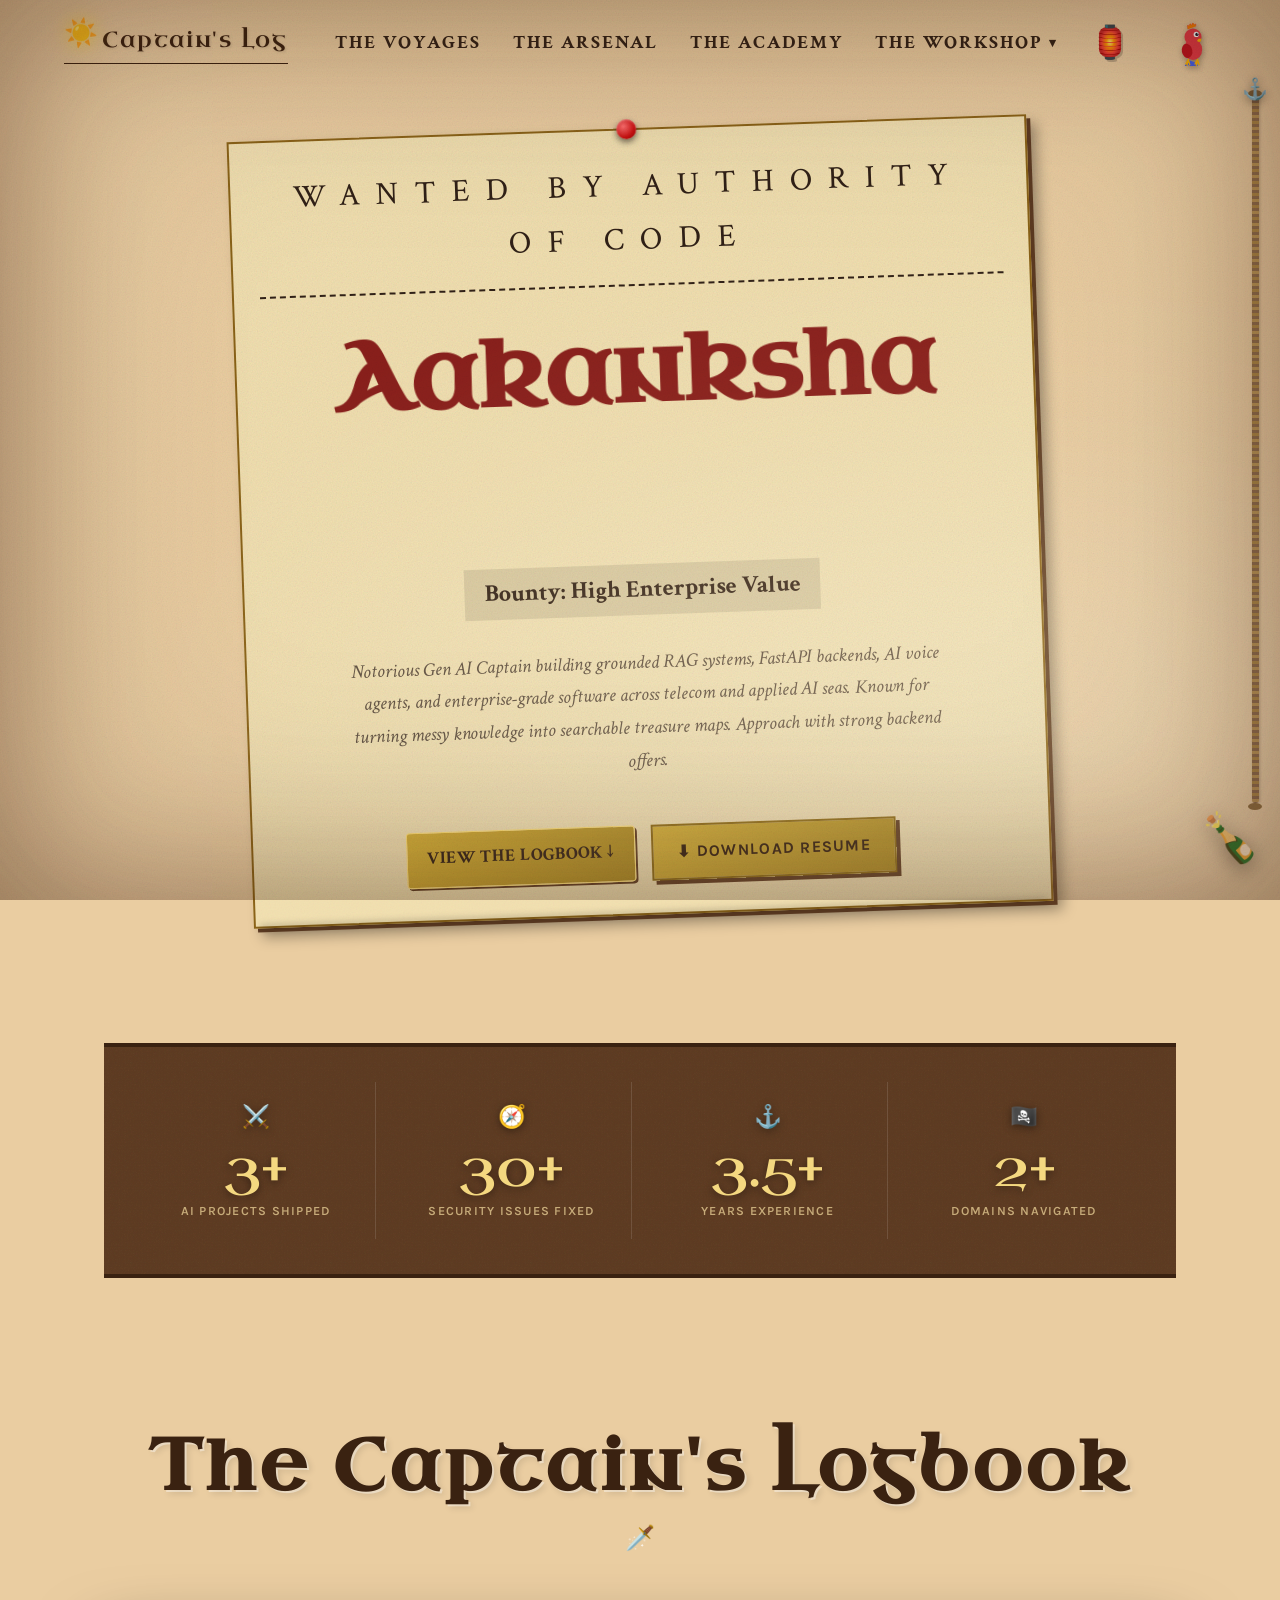
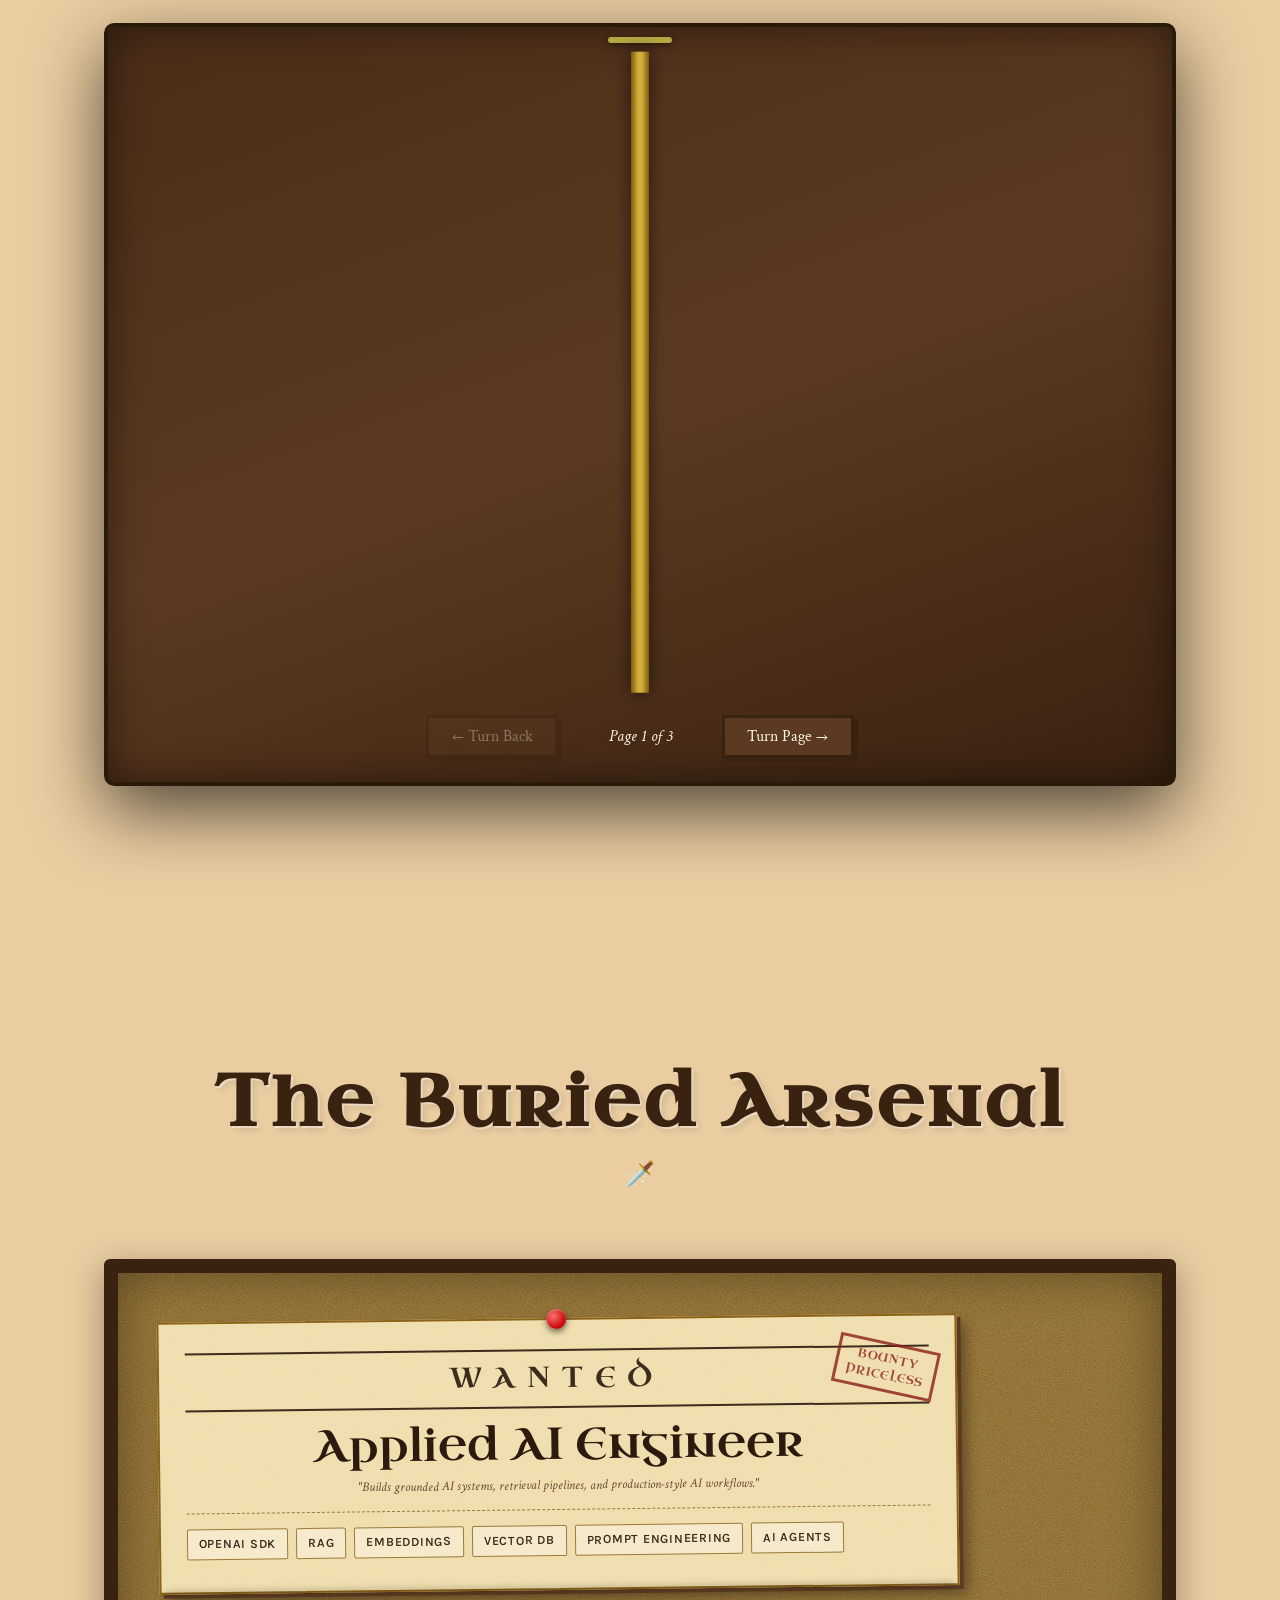
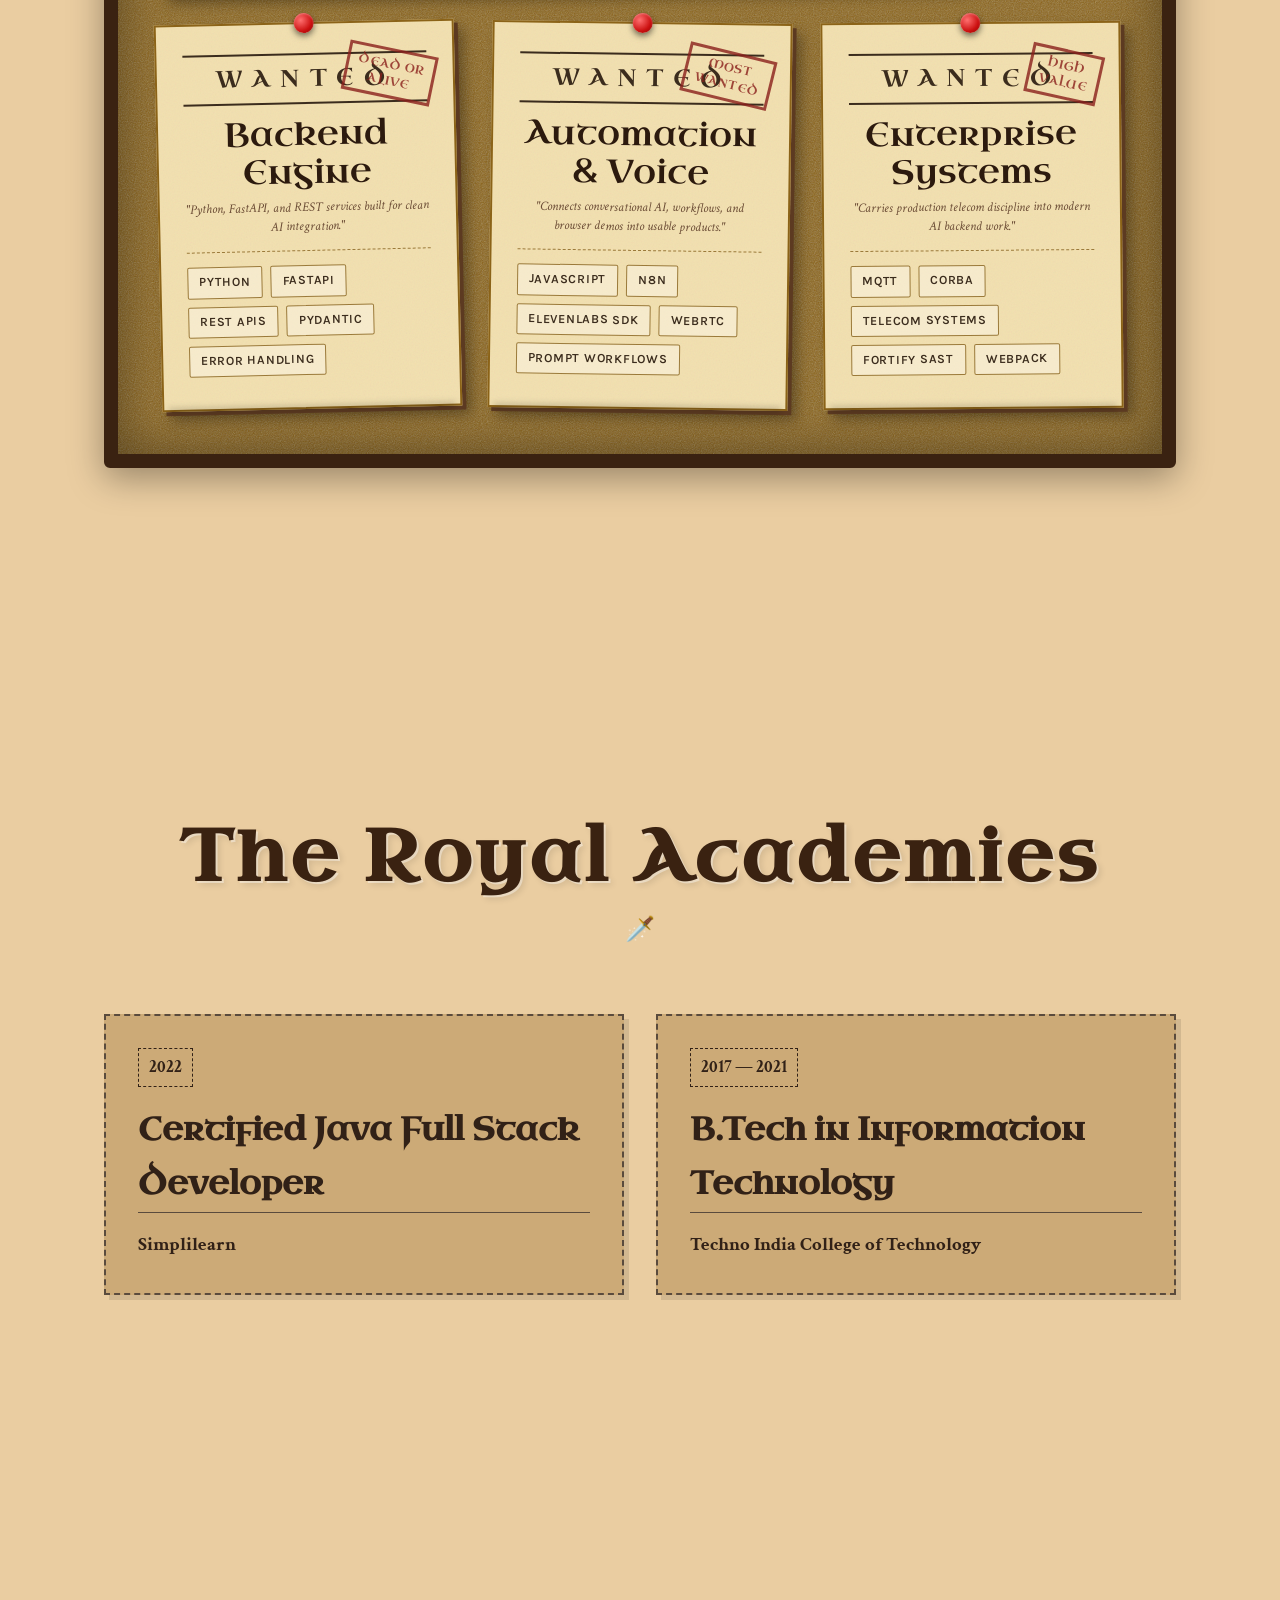
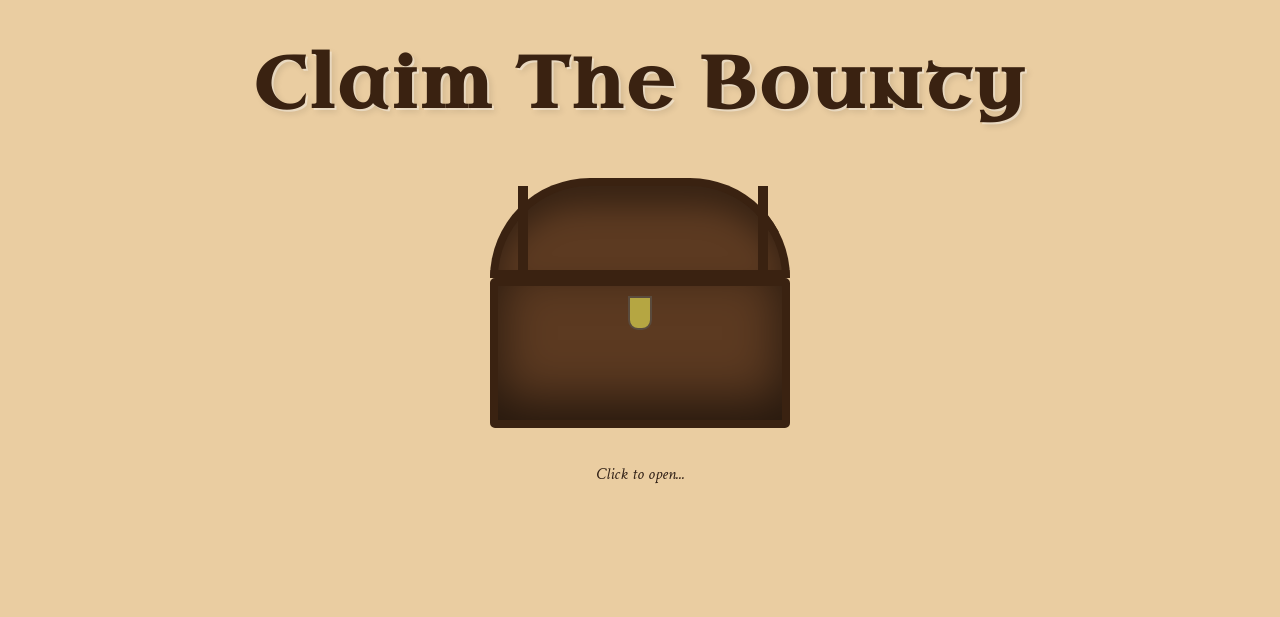
==== index.html @ 0638d946 "Deploy portfolio RAG app to Vercel" ====
<!DOCTYPE html>
<html lang="en">

<head>
  <meta charset="UTF-8">
  <meta name="viewport" content="width=device-width, initial-scale=1.0">
  <title>Captain Aakanksha's Log</title>

  <link
    href="https://fonts.googleapis.com/css2?family=Crimson+Text:ital,wght@0,400;0,600;1,400;1,600&family=Karla:wght@300;400;500;700&family=Uncial+Antiqua&display=swap"
    rel="stylesheet">

  <style>
    /* =========================================================
       PIRATE THEME DESIGN SYSTEM (DAY)
       ========================================================= */
    :root {
      --parchment: #eacda1;
      --parchment-dark: #ccaa77;
      --wood: #5c3a21;
      --wood-dark: #3a2211;
      --ink: #312117;
      --ink-faded: #5a4b3d;
      --ocean-deep: #143542;
      --red-flag: #8a1f1b;
      --fog-color: rgba(234, 205, 161, 0.4);
      --font-display: 'Uncial Antiqua', cursive;
      --font-serif: 'Crimson Text', serif;
      --font-body: 'Karla', sans-serif;
    }

    /* PIRATE THEME DESIGN SYSTEM (NIGHT VOYAGE) */
    body.night-mode {
      --parchment: #0f172a;
      --parchment-dark: #1e293b;
      --wood: #1e1b4b;
      --wood-dark: #000000;
      --ink: #e2e8f0;
      --ink-faded: #94a3b8;
      --fog-color: rgba(255, 255, 255, 0.15);
      --red-flag: #38bdf8;
    }

    * {
      margin: 0;
      padding: 0;
      box-sizing: border-box;
    }

    body {
      background-color: var(--parchment);
      color: var(--ink);
      font-family: var(--font-body);
      font-size: 17px;
      line-height: 1.7;
      overflow-x: hidden;
      cursor: url("data:image/svg+xml;utf8,<svg xmlns='http://www.w3.org/2000/svg' width='32' height='32'><path d='M28,2 Q34,13 20,22 L2,31 Q11,23 15,15 Q17,5 28,2 Z' fill='white' opacity='0.5'/><path d='M28,2 Q34,13 20,22 L9,27 Q19,17 23,9 Z' fill='%23f5e8a0'/><path d='M28,2 Q17,4 15,15 Q11,23 9,27 L2,31 Q9,24 13,17 Q15,7 28,2 Z' fill='%23e8d070'/><line x1='28' y1='2' x2='2' y2='31' stroke='%235c3a21' stroke-width='1.3' stroke-linecap='round'/><path d='M2,31 L7,26 L3,29 Z' fill='%233a2211'/><line x1='24' y1='6' x2='29' y2='9' stroke='%235c3a21' stroke-width='0.7' opacity='0.55'/><line x1='21' y1='10' x2='27' y2='14' stroke='%235c3a21' stroke-width='0.7' opacity='0.55'/><line x1='17' y1='15' x2='23' y2='20' stroke='%235c3a21' stroke-width='0.7' opacity='0.55'/><line x1='24' y1='6' x2='20' y2='3' stroke='%235c3a21' stroke-width='0.7' opacity='0.55'/><line x1='21' y1='10' x2='17' y2='7' stroke='%235c3a21' stroke-width='0.7' opacity='0.55'/><line x1='17' y1='15' x2='13' y2='11' stroke='%235c3a21' stroke-width='0.7' opacity='0.55'/></svg>") 2 31, default;
      transition: background-color 2s ease, color 2s ease;
    }

    /* FEATURE 1: BURN-IN LOADING EFFECT */
    .burn-in-layer {
      position: fixed;
      top: 0;
      left: 0;
      width: 100vw;
      height: 100vh;
      background: #000;
      z-index: 999999;
      pointer-events: none;
      /* Using a radial gradient mask to burn a hole */
      mask-image: radial-gradient(circle, transparent 0%, black 0%);
      -webkit-mask-image: radial-gradient(circle, transparent 0%, black 0%);
      animation: burnReveal 2.5s cubic-bezier(0.8, 0, 0.2, 1) forwards;
    }

    @keyframes burnReveal {
      0% {
        -webkit-mask-image: radial-gradient(circle, transparent 0%, black 0%);
        mask-image: radial-gradient(circle, transparent 0%, black 0%);
      }

      20% {
        -webkit-mask-image: radial-gradient(circle, transparent 5%, black 6%);
        mask-image: radial-gradient(circle, transparent 5%, black 6%);
      }

      70% {
        -webkit-mask-image: radial-gradient(circle, transparent 100%, black 150%);
        mask-image: radial-gradient(circle, transparent 100%, black 150%);
      }

      100% {
        -webkit-mask-image: radial-gradient(circle, transparent 200%, black 300%);
        mask-image: radial-gradient(circle, transparent 200%, black 300%);
        opacity: 0;
        display: none;
      }
    }

    .burn-flames {
      position: absolute;
      width: 100%;
      height: 100%;
      background: radial-gradient(circle, transparent 0%, #ff5e00 5%, #8a1f1b 10%, black 15%);
      mix-blend-mode: color-dodge;
      animation: burnFlames 2s forwards;
    }

    @keyframes burnFlames {
      0% {
        transform: scale(0);
        opacity: 1;
      }

      100% {
        transform: scale(30);
        opacity: 0;
      }
    }

    /* GLOBAL TEXTURE OVERLAY */
    .texture-overlay {
      position: fixed;
      top: 0;
      left: 0;
      width: 100vw;
      height: 100vh;
      pointer-events: none;
      z-index: 1000;
      opacity: 0.6;
      mix-blend-mode: multiply;
      transition: opacity 2s;
    }

    body.night-mode .texture-overlay {
      opacity: 0.2;
    }

    .vignette {
      position: fixed;
      top: 0;
      left: 0;
      width: 100vw;
      height: 100vh;
      pointer-events: none;
      z-index: 999;
      box-shadow: inset 0 0 150px rgba(71, 35, 12, 0.4), inset 0 0 300px rgba(45, 17, 3, 0.2);
    }

    body.night-mode .vignette {
      box-shadow: inset 0 0 200px rgba(0, 0, 0, 0.9);
    }

    /* FEATURE 2: CONSTELLATION CANVAS */
    #starCanvas {
      position: fixed;
      top: 0;
      left: 0;
      width: 100vw;
      height: 100vh;
      z-index: 1;
      pointer-events: none;
      opacity: 0;
      transition: opacity 2s ease;
    }

    body.night-mode #starCanvas {
      opacity: 1;
    }


    /* ROLLING FOG */
    .fog-container {
      position: fixed;
      top: 0;
      left: 0;
      width: 100vw;
      height: 100vh;
      pointer-events: none;
      z-index: 40;
      overflow: hidden;
      opacity: 0.5;
      mix-blend-mode: screen;
    }

    .fog-layer {
      position: absolute;
      bottom: -20vh;
      width: 300vw;
      height: 80vh;
      background: radial-gradient(ellipse at center, var(--fog-color) 0%, transparent 60%);
      background-size: 50% 100%;
      background-repeat: repeat-x;
      animation: fogPan 60s linear infinite;
      filter: blur(20px);
      transition: background 2s;
    }

    .fog-layer.two {
      bottom: -10vh;
      animation: fogPan 40s linear infinite reverse;
      opacity: 0.7;
      transform: scaleY(1.2);
    }

    @keyframes fogPan {
      0% {
        transform: translateX(0);
      }

      100% {
        transform: translateX(-50vw);
      }
    }

    /* NAVIGATION */
    nav {
      position: fixed;
      top: 0;
      width: 100%;
      padding: 1rem 5%;
      z-index: 100;
      display: flex;
      justify-content: space-between;
      align-items: center;
      background: linear-gradient(to bottom, var(--parchment), transparent);
      transition: background 2s;
    }

    .logo {
      font-family: var(--font-display);
      font-size: 1.35rem;
      color: var(--wood-dark);
      text-shadow: 1px 1px 3px rgba(0, 0, 0, 0.15);
      letter-spacing: 0.08em;
      padding-bottom: 4px;
      padding-left: 2.4rem;
      border-bottom: 1.5px solid var(--wood-dark);
      transition: color 2s, border-color 2s;
      white-space: nowrap;
    }

    body.night-mode .logo {
      color: #fdf5e6;
      border-bottom-color: rgba(253,245,230,0.4);
      text-shadow: 0 0 8px rgba(255, 255, 255, 0.3);
    }

    .nav-links {
      display: flex;
      gap: 2rem;
      align-items: center;
    }

    .nav-links a {
      font-family: var(--font-serif);
      font-size: 1.2rem;
      font-weight: bold;
      color: var(--ink);
      text-decoration: none;
      text-transform: uppercase;
      letter-spacing: 2px;
      position: relative;
      transition: color 0.3s;
    }

    .nav-links a:hover {
      color: var(--red-flag);
    }

    /* WORKSHOP DROPDOWN */
    .nav-dropdown { position: relative; }
    /* Bridge the gap between trigger and menu so hover doesn't break */
    .nav-dropdown::after { content: ''; position: absolute; top: 100%; left: -12px; right: -12px; height: 1.2rem; z-index: 499; }
    .dropdown-trigger {
      font-family: var(--font-serif); font-size: 1.2rem; font-weight: bold;
      color: var(--ink); text-transform: uppercase; letter-spacing: 2px;
      display: flex; align-items: center; gap: .3em;
      cursor: pointer; transition: color .3s; user-select: none;
    }
    .nav-dropdown:hover .dropdown-trigger,
    .nav-dropdown.open .dropdown-trigger { color: var(--red-flag); }
    .caret { font-size: .7em; transition: transform .25s; display: inline-block; }
    .nav-dropdown:hover .caret,
    .nav-dropdown.open .caret { transform: rotate(180deg); }
    .dropdown-menu {
      position: absolute; top: calc(100% + 1rem); right: 0;
      min-width: 240px; background: var(--parchment);
      border: 2px solid var(--wood-dark);
      box-shadow: 4px 4px 0 rgba(0,0,0,.15);
      display: flex; flex-direction: column;
      opacity: 0; pointer-events: none; transform: translateY(-8px);
      transition: opacity .2s, transform .2s; z-index: 500;
    }
    .nav-dropdown:hover .dropdown-menu,
    .nav-dropdown.open .dropdown-menu { opacity: 1; pointer-events: all; transform: translateY(0); }
    .dropdown-section-label {
      font-family: var(--font-display); font-size: .7rem; letter-spacing: .2em;
      text-transform: uppercase; color: var(--ink-faded); padding: .5rem 1.2rem .2rem;
    }
    .dropdown-menu a {
      font-family: var(--font-serif); font-size: 1.05rem; color: var(--ink);
      text-decoration: none; padding: .6rem 1.2rem;
      border-bottom: 1px solid rgba(90,75,61,.2); white-space: nowrap;
      transition: background .15s, color .15s; letter-spacing: .05em;
    }
    .dropdown-menu a:last-child { border-bottom: none; }
    .dropdown-menu a:hover { background: var(--wood); color: var(--parchment); }
    .dd-divider { height: 1px; background: var(--parchment-dark); margin: 0; }
    body.night-mode .dropdown-menu { background: var(--parchment-dark); border-color: var(--ink-faded); }
    body.night-mode .dropdown-menu a { color: var(--ink); border-bottom-color: rgba(255,255,255,.1); }
    body.night-mode .dropdown-menu a:hover { background: var(--wood); color: #fdf5e6; }

    .lantern-toggle {
      font-size: 2rem;
      cursor: pointer;
      color: var(--wood-dark);
      transition: transform 1s, filter 0.3s, color 2s;
      filter: drop-shadow(2px 2px 0px rgba(0, 0, 0, 0.2));
    }

    .lantern-toggle:hover {
      filter: drop-shadow(0 0 10px #ffdf73);
    }

    body.night-mode .lantern-toggle {
      text-shadow: 0 0 20px #ffdf73;
    }

    /* LAYOUT EXTRAS */
    main {
      position: relative;
      z-index: 10;
      padding: 0 5%;
      max-width: 1200px;
      margin: 0 auto;
    }

    section {
      padding: 8rem 0;
      min-height: 100vh;
      display: flex;
      flex-direction: column;
      justify-content: center;
    }

    .section-header {
      text-align: center;
      margin-bottom: 4rem;
      position: relative;
    }

    .section-title {
      font-family: var(--font-display);
      font-size: 4.5rem;
      color: var(--wood-dark);
      text-shadow: 2px 2px 0 rgba(255, 255, 255, 0.4), 4px 4px 6px rgba(0, 0, 0, 0.1);
      letter-spacing: 4px;
      transition: color 2s, text-shadow 2s;
    }

    body.night-mode .section-title {
      color: #e0e7ff;
      text-shadow: 0 0 20px rgba(165, 180, 252, 0.5);
    }

    .section-header::after {
      content: '🗡️';
      display: block;
      font-size: 1.5rem;
      margin-top: -10px;
      color: var(--ink);
    }

    /* WANTED POSTER */
    .hero {
      align-items: center;
      text-align: center;
    }

    .wanted-poster {
      background: var(--parchment);
      border: 4px solid var(--wood-dark);
      box-shadow: 15px 15px 0px rgba(0, 0, 0, 0.1), inset 0 0 50px rgba(0, 0, 0, 0.4);
      padding: 4rem;
      max-width: 800px;
      position: relative;
      transform: rotate(-2deg);
      transition: transform 0.3s, background 2s, border-color 2s;
    }

    .wanted-poster:hover {
      transform: rotate(0deg) scale(1.02);
    }

    .wanted-header {
      font-family: var(--font-serif);
      font-size: 2rem;
      letter-spacing: 0.5em;
      text-transform: uppercase;
      border-bottom: 2px dashed var(--ink);
      padding-bottom: 1rem;
      margin-bottom: 2rem;
      transition: border-color 2s;
    }

    .wanted-name {
      font-family: var(--font-display);
      font-size: clamp(4rem, 8vw, 6rem);
      color: var(--red-flag);
      line-height: 1;
      margin-bottom: 1rem;
      transition: color 2s;
    }

    .wanted-bounty {
      font-family: var(--font-serif);
      font-size: 1.5rem;
      font-weight: bold;
      margin-bottom: 2rem;
      background: rgba(0, 0, 0, 0.1);
      display: inline-block;
      padding: 5px 20px;
    }

    .wanted-bio {
      font-size: 1.2rem;
      color: var(--ink-faded);
      margin-bottom: 3rem;
      max-width: 600px;
      margin-inline: auto;
      font-family: var(--font-serif);
      font-style: italic;
      transition: color 2s;
    }

    /* WOODEN PLANKS */
    .plank-card {
      background: var(--wood);
      background-image: repeating-linear-gradient(0deg, rgba(0, 0, 0, 0.15) 0px, rgba(0, 0, 0, 0.15) 2px, transparent 2px, transparent 30px);
      color: #fdf5e6;
      border: 6px solid var(--wood-dark);
      border-radius: 8px;
      box-shadow: 10px 10px 20px rgba(0, 0, 0, 0.3), inset 0 0 20px rgba(0, 0, 0, 0.8);
      padding: 2.5rem;
      margin-bottom: 2rem;
      position: relative;
      transition: transform 0.3s, box-shadow 0.3s, background 2s, border-color 2s;
    }

    .plank-card:hover {
      transform: translateY(-5px) scale(1.02);
      box-shadow: 15px 15px 30px rgba(0, 0, 0, 0.6);
    }

    .plank-title {
      font-family: var(--font-display);
      font-size: 2.5rem;
      color: #e9c48b;
      letter-spacing: 2px;
    }

    body.night-mode .plank-title {
      color: #fde047;
    }

    .plank-subtitle {
      font-family: var(--font-serif);
      font-size: 1.2rem;
      color: #b89874;
      margin-bottom: 1rem;
      font-style: italic;
    }

    .plank-date {
      font-family: var(--font-serif);
      font-weight: bold;
      padding: 4px 10px;
      border: 1px dashed #b89874;
      display: inline-block;
      margin-bottom: 1rem;
    }

    .plank-list {
      list-style: none;
      display: flex;
      flex-direction: column;
      gap: 1rem;
    }

    .plank-list li {
      position: relative;
      padding-left: 2rem;
      font-size: 1.05rem;
    }

    .plank-list li::before {
      content: '🏴';
      position: absolute;
      left: 0;
      top: 0;
      font-size: 1.2rem;
    }

    /* FEATURE 3: IRON CANNONBALLS (PHYSICS) */
    .loot-container {
      display: flex;
      flex-wrap: wrap;
      gap: 0.8rem;
      margin-top: 1.5rem;
      justify-content: flex-start;
    }

    .cannonball {
      display: inline-flex;
      align-items: center;
      justify-content: center;
      width: 70px;
      height: 70px;
      border-radius: 50%;
      background: radial-gradient(circle at 30% 30%, #555 0%, #222 60%, #0a0a0a 100%);
      color: #ccc;
      font-family: var(--font-body);
      font-weight: bold;
      font-size: 0.75rem;
      text-align: center;
      box-shadow: inset -5px -5px 10px rgba(0, 0, 0, 0.8), inset 2px 2px 5px rgba(255, 255, 255, 0.2), 10px 10px 15px rgba(0, 0, 0, 0.6);
      transition: transform 0.3s cubic-bezier(0.175, 0.885, 0.32, 1.275), box-shadow 0.3s;
      user-select: none;
      z-index: 5;
    }

    body.night-mode .cannonball {
      box-shadow: inset -5px -5px 10px rgba(0, 0, 0, 0.8), inset 2px 2px 5px rgba(165, 180, 252, 0.3), 10px 10px 15px rgba(0, 0, 0, 0.8);
      color: #fff;
    }

    .cannonball.repelled {
      /* JS handles transform, but CSS gives it the smooth roll */
      transition: transform 0.1s linear, box-shadow 0.1s;
    }

    .loot-tag {
      /* Fallback for ones we don't want as cannonballs like URL buttons */
      background: linear-gradient(135deg, #d4af37, #aa8822);
      color: #312117;
      font-family: var(--font-serif);
      font-weight: bold;
      padding: 5px 15px;
      border-radius: 4px;
      box-shadow: 2px 2px 0 #5c3a21;
      border: 1px solid #ffdf73;
      text-transform: uppercase;
      font-size: 0.9rem;
    }

    .treasure-grid {
      display: grid;
      grid-template-columns: repeat(auto-fit, minmax(300px, 1fr));
      gap: 2rem;
    }

    .treasure-map {
      background: var(--parchment-dark);
      border: 2px dashed var(--ink-faded);
      padding: 2rem;
      position: relative;
      box-shadow: 5px 5px 0px rgba(0, 0, 0, 0.1);
      transition: background 2s;
    }

    .treasure-title {
      font-family: var(--font-display);
      font-size: 2rem;
      margin-bottom: 1rem;
      border-bottom: 1px solid var(--ink-faded);
    }

    /* ── WANTED POSTER ARSENAL ───────────────────────────────────── */
    .arsenal-corkboard {
      background: #8b6318;
      background-image: url("data:image/svg+xml,%3Csvg xmlns='http://www.w3.org/2000/svg' width='200' height='200'%3E%3Cfilter id='n'%3E%3CfeTurbulence type='fractalNoise' baseFrequency='0.85' numOctaves='4' stitchTiles='stitch'/%3E%3CfeColorMatrix type='saturate' values='0.2'/%3E%3C/filter%3E%3Crect width='100%25' height='100%25' filter='url(%23n)' opacity='0.4'/%3E%3C/svg%3E");
      padding: 2.8rem 2.5rem;
      border-radius: 6px;
      border: 14px solid var(--wood-dark);
      box-shadow: inset 0 0 50px rgba(0,0,0,0.4), 0 10px 35px rgba(0,0,0,0.35);
      display: grid;
      grid-template-columns: repeat(3, 1fr);
      gap: 2rem;
    }

    .wanted-poster {
      background: #f2e0b0;
      background-image: url("data:image/svg+xml,%3Csvg xmlns='http://www.w3.org/2000/svg' width='300' height='300'%3E%3Cfilter id='p'%3E%3CfeTurbulence type='fractalNoise' baseFrequency='0.65' numOctaves='3' stitchTiles='stitch'/%3E%3CfeColorMatrix type='matrix' values='1 0 0 0 0 0 0.9 0 0 0 0 0 0.7 0 0 0 0 0 0.07 0'/%3E%3C/filter%3E%3Crect width='100%25' height='100%25' filter='url(%23p)'/%3E%3C/svg%3E");
      position: relative;
      padding: 1.8rem 1.6rem 2rem;
      border: 2px solid #8b6318;
      box-shadow: 4px 4px 0 #5c3a21, 9px 9px 14px rgba(0,0,0,0.35);
      transition: transform 0.3s ease, box-shadow 0.3s ease, z-index 0s;
    }

    .wanted-poster:nth-child(1) { transform: rotate(-0.7deg); grid-column: 1 / -1; }
    .wanted-poster:nth-child(2) { transform: rotate(-1.3deg); }
    .wanted-poster:nth-child(3) { transform: rotate(0.8deg); }
    .wanted-poster:nth-child(4) { transform: rotate(-0.5deg); }

    .wanted-poster:hover {
      transform: rotate(0deg) scale(1.025) !important;
      box-shadow: 6px 6px 0 #5c3a21, 14px 14px 22px rgba(0,0,0,0.4);
      z-index: 10;
    }

    /* Push-pin */
    .wanted-poster::before {
      content: '';
      position: absolute;
      top: -11px;
      left: 50%;
      transform: translateX(-50%);
      width: 20px; height: 20px;
      background: radial-gradient(circle at 35% 35%, #ff7070, #cc1111 60%, #880000);
      border-radius: 50%;
      box-shadow: 0 3px 6px rgba(0,0,0,0.55), inset 0 1px 2px rgba(255,210,210,0.45);
      z-index: 10;
    }

    /* Torn-edge shadow at bottom */
    .wanted-poster::after {
      content: '';
      position: absolute;
      bottom: -4px; left: 4px; right: 4px; height: 6px;
      background: rgba(0,0,0,0.18);
      filter: blur(3px);
      border-radius: 0 0 4px 4px;
    }

    .poster-heading-bar {
      text-align: center;
      border-top: 2.5px solid #3b2c1d;
      border-bottom: 2.5px solid #3b2c1d;
      padding: 3px 0;
      margin-bottom: 0.7rem;
      font-family: var(--font-display);
      font-size: 1.5rem;
      letter-spacing: 0.4em;
      color: #3b2c1d;
    }

    .poster-featured .poster-heading-bar { font-size: 1.8rem; }

    .poster-name {
      font-family: var(--font-display);
      font-size: 2.1rem;
      text-align: center;
      color: #2c1a0e;
      line-height: 1.15;
      margin-bottom: 0.35rem;
    }

    .poster-featured .poster-name { font-size: 2.8rem; }

    .poster-desc {
      font-family: var(--font-serif);
      font-style: italic;
      font-size: 0.82rem;
      text-align: center;
      color: #6b4c35;
      margin-bottom: 0;
      line-height: 1.45;
    }

    .poster-stamp {
      position: absolute;
      top: 1.6rem;
      right: 1.1rem;
      font-family: var(--font-display);
      font-size: 0.75rem;
      color: var(--red-flag);
      border: 3px solid var(--red-flag);
      padding: 5px 9px;
      transform: rotate(13deg);
      opacity: 0.8;
      letter-spacing: 0.04em;
      text-align: center;
      line-height: 1.4;
      text-transform: uppercase;
    }

    .poster-divider {
      border: none;
      border-top: 1px dashed #9b7a3a;
      margin: 0.9rem 0;
    }

    /* Powder keg bars */
    .keg-list {
      list-style: none;
      display: flex;
      flex-direction: column;
      gap: 0.75rem;
    }

    .poster-featured .keg-list {
      display: grid;
      grid-template-columns: 1fr 1fr;
      gap: 0.75rem 2.5rem;
    }

    .keg-item { display: flex; flex-direction: column; gap: 0.22rem; }

    .keg-label {
      font-family: var(--font-body);
      font-size: 0.72rem;
      font-weight: 700;
      text-transform: uppercase;
      letter-spacing: 0.06em;
      color: #3b2c1d;
      display: flex;
      justify-content: space-between;
    }

    .keg-label span {
      font-weight: 400;
      font-style: italic;
      opacity: 0.6;
      text-transform: none;
    }

    .keg-track {
      height: 18px;
      background: #c8913a;
      border-radius: 9px;
      border: 2px solid #7a4a18;
      position: relative;
      overflow: hidden;
      box-shadow: inset 0 2px 5px rgba(0,0,0,0.35), inset 0 -1px 3px rgba(255,210,120,0.2);
    }

    /* Barrel hoops */
    .keg-track-inner {
      position: absolute;
      inset: 0;
      border-radius: 7px;
      overflow: hidden;
    }

    .keg-track-inner::before,
    .keg-track-inner::after {
      content: '';
      position: absolute;
      top: 0; bottom: 0;
      width: 5px;
      background: rgba(60,30,8,0.55);
      z-index: 3;
    }
    .keg-track-inner::before { left: 27%; }
    .keg-track-inner::after  { left: 63%; }

    .keg-fill {
      height: 100%;
      width: 0%;
      background: linear-gradient(90deg, #9b2206 0%, #c83a10 35%, #e05a20 70%, #f07030 100%);
      border-radius: 7px;
      transition: width 1.4s cubic-bezier(0.4, 0, 0.2, 1);
      position: relative;
      overflow: hidden;
    }

    .keg-fill::after {
      content: '';
      position: absolute;
      top: 3px;
      left: 6%; right: 6%;
      height: 3px;
      background: rgba(255,255,255,0.22);
      border-radius: 2px;
    }

    body.night-mode .wanted-poster {
      background: #2a1f10;
      background-image: none;
      border-color: #5c3a21;
      box-shadow: 4px 4px 0 #000, 9px 9px 14px rgba(0,0,0,0.6);
    }
    body.night-mode .poster-heading-bar,
    body.night-mode .poster-name { color: #e2c98a; }
    body.night-mode .poster-desc,
    body.night-mode .keg-label   { color: #b8966a; }
    body.night-mode .keg-label   { color: #d4b47a; }
    body.night-mode .poster-divider { border-top-color: #5c3a21; }
    body.night-mode .keg-track   { background: #5c3a21; border-color: #3a2211; }
    body.night-mode .arsenal-corkboard { background: #1a0e04; border-color: #000; }

    /* Skill tags replacing keg bars */
    .poster-skills {
      display: flex;
      flex-wrap: wrap;
      gap: 0.5rem;
      margin-top: 0.2rem;
    }

    .poster-skill-tag {
      font-family: var(--font-body);
      font-size: 0.78rem;
      font-weight: 600;
      text-transform: uppercase;
      letter-spacing: 0.06em;
      color: #3b2c1d;
      background: rgba(255, 255, 255, 0.35);
      border: 1.5px solid #9b7a3a;
      padding: 4px 11px;
      border-radius: 2px;
      transition: background 0.2s, transform 0.2s;
    }

    .poster-skill-tag:hover {
      background: rgba(139, 99, 24, 0.18);
      transform: translateY(-1px);
    }

    body.night-mode .poster-skill-tag {
      color: #e2c98a;
      border-color: #5c3a21;
      background: rgba(255, 255, 255, 0.05);
    }

    /* TREASURE CHEST CONTACT */
    .treasure-chest-wrapper {
      position: relative;
      width: 300px;
      height: 250px;
      margin: 0 auto;
      perspective: 1000px;
      cursor: pointer;
    }

    .chest-base {
      position: absolute;
      bottom: 0;
      width: 100%;
      height: 150px;
      background: url('https://www.transparenttextures.com/patterns/wood-pattern.png') var(--wood);
      border: 8px solid var(--wood-dark);
      border-radius: 5px;
      box-shadow: inset 0 -20px 50px rgba(0, 0, 0, 0.6);
      display: flex;
      justify-content: center;
      align-items: center;
      z-index: 2;
      transition: background 2s, border-color 2s;
    }

    .chest-base::before {
      content: '';
      position: absolute;
      width: 20px;
      height: 30px;
      background: #b5a642;
      border: 2px solid #5a4b3d;
      top: 10px;
      border-radius: 0 0 10px 10px;
    }

    .chest-lid {
      position: absolute;
      bottom: 150px;
      width: 100%;
      height: 100px;
      background: url('https://www.transparenttextures.com/patterns/wood-pattern.png') var(--wood);
      border: 8px solid var(--wood-dark);
      border-radius: 100px 100px 0 0;
      transform-origin: bottom center;
      transition: transform 0.8s, background 2s, border-color 2s;
      z-index: 3;
      box-shadow: inset 0 20px 30px rgba(0, 0, 0, 0.4);
    }

    .chest-lid::after {
      content: '';
      position: absolute;
      width: 10px;
      height: 100%;
      background: var(--wood-dark);
      left: 20px;
      box-shadow: 240px 0 0 var(--wood-dark);
      transition: background 2s, box-shadow 2s;
    }

    .chest-glow {
      position: absolute;
      bottom: 100px;
      left: 50%;
      width: 0px;
      height: 0px;
      background: radial-gradient(circle, #ffdf73 0%, transparent 70%);
      transform: translateX(-50%);
      transition: width 0.8s, height 0.8s, opacity 0.8s;
      opacity: 0;
      z-index: 1;
      filter: blur(20px);
    }

    .chest-loot {
      position: absolute;
      bottom: 150px;
      left: 50%;
      transform: translateX(-50%) translateY(50px) scale(0);
      opacity: 0;
      z-index: 4;
      transition: all 0.6s cubic-bezier(0.175, 0.885, 0.32, 1.275);
      transition-delay: 0.2s;
    }

    .treasure-chest-wrapper.opened .chest-lid {
      transform: rotateX(110deg);
    }

    .treasure-chest-wrapper.opened .chest-glow {
      width: 400px;
      height: 400px;
      opacity: 0.8;
    }

    .treasure-chest-wrapper.opened .chest-loot {
      transform: translateX(-50%) translateY(-50px) scale(1);
      opacity: 1;
    }

    .loot-scroll {
      background: #fdf5e6;
      border: 2px solid var(--wood);
      padding: 2rem;
      border-radius: 2px;
      text-align: center;
      box-shadow: 5px 5px 0px rgba(0, 0, 0, 0.2);
      width: 250px;
    }

    .loot-scroll h3 {
      font-family: var(--font-display);
      font-size: 2rem;
      color: #8a1f1b;
      margin-bottom: 1rem;
    }

    .loot-scroll a {
      display: block;
      font-family: var(--font-serif);
      font-size: 1.2rem;
      font-weight: bold;
      color: #312117;
      text-decoration: none;
      margin: 10px 0;
      border-bottom: 1px dashed #5a4b3d;
    }

    /* FEATURE 4: MESSAGE IN A BOTTLE */
    .bottle-wrapper {
      position: fixed;
      bottom: 20px;
      right: 20px;
      z-index: 900;
      transition: transform 0.3s;
    }

    .bottle-trigger {
      font-size: 3rem;
      cursor: pointer;
      filter: drop-shadow(0 5px 10px rgba(0, 0, 0, 0.4));
      animation: bobbing 2s infinite alternate;
      transition: transform 0.3s;
    }

    .bottle-trigger:hover {
      transform: scale(1.1) rotate(15deg);
    }

    .bottle-modal {
      position: absolute;
      bottom: 80px;
      right: 0;
      width: 300px;
      background: var(--parchment);
      border: 2px dashed var(--ink);
      padding: 1.5rem;
      border-radius: 4px;
      box-shadow: 5px 5px 20px rgba(0, 0, 0, 0.5);
      transform-origin: bottom right;
      transform: scale(0);
      opacity: 0;
      transition: transform 0.5s cubic-bezier(0.175, 0.885, 0.32, 1.275), opacity 0.3s;
    }

    .bottle-wrapper.open .bottle-modal {
      transform: scale(1);
      opacity: 1;
      pointer-events: all;
    }

    .bottle-wrapper.open .bottle-trigger {
      animation: none;
      transform: rotate(90deg);
      filter: blur(2px);
    }

    .bottle-wrapper.sent {
      animation: sailAway 3s forwards;
      pointer-events: none;
    }

    @keyframes sailAway {
      0% {
        transform: translate(0, 0) scale(1) rotate(90deg);
        opacity: 1;
      }

      100% {
        transform: translate(200px, 100px) scale(0.2) rotate(120deg);
        opacity: 0;
      }
    }

    .bottle-modal h4 {
      font-family: var(--font-serif);
      font-size: 1.5rem;
      color: var(--wood-dark);
      margin-bottom: 10px;
    }

    .bottle-modal textarea {
      width: 100%;
      height: 100px;
      background: rgba(0, 0, 0, 0.05);
      border: 1px solid var(--ink-faded);
      padding: 10px;
      font-family: var(--font-body);
      resize: none;
      margin-bottom: 10px;
    }

    .bottle-send {
      background: var(--red-flag);
      color: #fff;
      border: none;
      padding: 10px 20px;
      font-family: var(--font-serif);
      font-weight: bold;
      cursor: pointer;
      width: 100%;
      transition: background 0.3s;
    }

    .bottle-send:hover {
      background: #5c110e;
    }


    /* PARROT COMPANION */
    .parrot-wrapper {
      position: relative;
      display: flex;
      align-items: center;
      cursor: pointer;
      margin-left: 0.5rem;
    }
    .parrot-svg {
      width: 46px;
      height: 46px;
      animation: parrotBob 1.8s ease-in-out infinite alternate;
      filter: drop-shadow(1px 2px 3px rgba(0,0,0,0.35));
    }
    @keyframes parrotBob {
      0%   { transform: rotate(-6deg) translateY(0px); }
      100% { transform: rotate(6deg)  translateY(-6px); }
    }
    .parrot-wrapper.squawking .parrot-svg {
      animation: parrotSquawk 0.15s ease-in-out 4 alternate;
    }
    @keyframes parrotSquawk {
      0%   { transform: scale(1)    rotate(-8deg); }
      100% { transform: scale(1.25) rotate(8deg);  }
    }
    .parrot-bubble {
      position: fixed;
      top: 70px;
      right: 80px;
      background: #fdf5e6;
      border: 2px solid var(--wood-dark);
      border-radius: 12px;
      padding: 10px 18px;
      font-family: var(--font-serif);
      font-size: 1rem;
      line-height: 1.5;
      color: var(--ink);
      box-shadow: 3px 3px 0 rgba(0,0,0,0.25);
      transform-origin: top right;
      transform: scale(0);
      opacity: 0;
      transition: transform 0.35s cubic-bezier(0.175,0.885,0.32,1.275), opacity 0.25s;
      z-index: 200;
      width: 280px;
      text-align: center;
      white-space: normal;
      pointer-events: none;
    }
    body.night-mode .parrot-bubble {
      color: #312117;
    }
    .parrot-bubble::after {
      content: '';
      position: absolute;
      top: -10px;
      right: 20px;
      border: 6px solid transparent;
      border-bottom-color: var(--wood-dark);
    }
    .parrot-wrapper.squawking .parrot-bubble {
      transform: scale(1);
      opacity: 1;
    }

    /* 3D SHIP'S LOGBOOK */
    .logbook-desk {
      background: linear-gradient(160deg, #4a2d18 0%, #5c3a21 50%, #3a2211 100%);
      border: 4px solid #2a1a0a;
      border-radius: 10px;
      padding: 1.5rem 1rem 1.5rem;
      box-shadow: 0 25px 70px rgba(0,0,0,0.65), inset 0 0 40px rgba(0,0,0,0.45);
      position: relative;
    }
    .logbook-desk::before {
      content: '';
      position: absolute;
      top: 10px; left: 50%;
      transform: translateX(-50%);
      width: 64px; height: 6px;
      background: #b5a642;
      border-radius: 4px;
      box-shadow: 0 2px 6px rgba(0,0,0,0.5);
    }
    .logbook-scene {
      perspective: 3000px;
      perspective-origin: 50% 20%;
    }
    .logbook {
      width: 100%;
      max-width: 100%;
      margin: 0 auto;
      height: 640px;
      position: relative;
      transform-style: preserve-3d;
      transform: rotateX(2deg);
    }
    .logbook.is-flipping { pointer-events: none; }
    .book-spread {
      position: absolute;
      inset: 0;
      display: flex;
      opacity: 0;
      pointer-events: none;
      transition: opacity 0.05s;
    }
    .book-spread.active {
      opacity: 1;
      pointer-events: all;
    }
    .book-page {
      width: 50%;
      height: 100%;
      background: #fdf5e6;
      padding: 2.2rem 2.4rem 3rem;
      overflow-y: auto;
      position: relative;
      scrollbar-width: thin;
      scrollbar-color: #c8a87a transparent;
    }
    .book-page::-webkit-scrollbar { width: 4px; }
    .book-page::-webkit-scrollbar-thumb { background: #c8a87a; border-radius: 2px; }
    .book-page.left-page {
      border-right: 2px solid #c8a87a;
      border-radius: 4px 0 0 4px;
      background: linear-gradient(to right, #f0dfc0, #fdf5e6);
      box-shadow: inset -8px 0 20px rgba(0,0,0,0.06);
    }
    .book-page.right-page {
      border-left: 2px solid #c8a87a;
      border-radius: 0 4px 4px 0;
      background: linear-gradient(to left, #f0dfc0, #fdf5e6);
      box-shadow: inset 8px 0 20px rgba(0,0,0,0.06);
    }
    .book-spine {
      position: absolute;
      left: 50%; top: 0;
      transform: translateX(-50%);
      width: 18px; height: 100%;
      background: linear-gradient(to right, #7a5c14, #d4af37 40%, #d4af37 60%, #7a5c14);
      z-index: 10;
      box-shadow: 0 0 18px rgba(0,0,0,0.55);
      pointer-events: none;
    }
    /* Page flipper */
    #pageFlipper {
      position: absolute;
      top: 0;
      width: 50%;
      height: 100%;
      transform-style: preserve-3d;
      pointer-events: none;
      opacity: 0;
      z-index: 15;
    }
    #flipFront, #flipBack {
      position: absolute;
      inset: 0;
      backface-visibility: hidden;
      -webkit-backface-visibility: hidden;
      padding: 1.6rem 1.6rem 2.5rem;
      overflow: hidden;
    }
    #flipFront {
      background: linear-gradient(to left, #f0dfc0, #fdf5e6);
      border-radius: 0 4px 4px 0;
      box-shadow: inset 8px 0 20px rgba(0,0,0,0.06);
    }
    #flipBack {
      background: linear-gradient(to right, #f0dfc0, #fdf5e6);
      transform: rotateY(180deg);
      border-radius: 4px 0 0 4px;
      box-shadow: inset -8px 0 20px rgba(0,0,0,0.06);
    }
    /* Page content typography */
    .title-page-header {
      font-family: var(--font-serif);
      letter-spacing: 0.25em;
      text-transform: uppercase;
      font-size: 0.72rem;
      color: #8b6914;
      text-align: center;
      margin-bottom: 0.8rem;
    }
    .page-title {
      font-family: var(--font-display);
      font-size: 2.6rem;
      color: #3a2211;
      margin-bottom: 0.4rem;
      line-height: 1.2;
    }
    .page-subtitle {
      font-family: var(--font-serif);
      font-style: italic;
      color: #6b4c35;
      font-size: 1.15rem;
      margin-bottom: 0.5rem;
    }
    .page-date-tag {
      display: inline-block;
      border: 1px dashed #8b6914;
      color: #8b6914;
      font-family: var(--font-serif);
      font-size: 0.95rem;
      padding: 3px 12px;
      margin-bottom: 0.8rem;
    }
    .page-rule {
      border: none;
      border-top: 1px solid #c8a87a;
      margin: 0.8rem 0;
    }
    .page-entry {
      font-family: var(--font-serif);
      font-size: 1rem;
      color: #312117;
      line-height: 1.65;
      margin-bottom: 0.9rem;
      padding-left: 1.5rem;
      position: relative;
    }
    .page-entry::before {
      content: '⚓';
      position: absolute;
      left: 0; top: 2px;
      font-size: 0.8rem;
    }
    .page-loot-row {
      display: flex;
      flex-wrap: wrap;
      gap: 5px;
      margin-top: 0.8rem;
    }
    .page-loot-tag {
      background: linear-gradient(135deg, #d4af37, #aa8822);
      color: #312117;
      font-family: var(--font-serif);
      font-weight: bold;
      padding: 2px 10px;
      border-radius: 3px;
      font-size: 0.75rem;
      border: 1px solid #b5962a;
    }
    .page-number {
      position: absolute;
      bottom: 0.8rem;
      font-family: var(--font-serif);
      font-size: 0.75rem;
      color: #8b6914;
      font-style: italic;
    }
    .page-number.left { left: 1.2rem; }
    .page-number.right { right: 1.2rem; }
    .page-decoration { text-align: center; font-size: 2rem; margin: 0.6rem 0; }
    /* Book controls */
    .book-controls {
      display: flex;
      justify-content: center;
      align-items: center;
      gap: 2rem;
      margin-top: 1.5rem;
    }
    .book-btn {
      background: var(--wood);
      color: #fdf5e6;
      border: 3px solid var(--wood-dark);
      padding: 0.5rem 1.4rem;
      font-family: var(--font-serif);
      font-size: 1rem;
      cursor: pointer;
      transition: transform 0.15s, box-shadow 0.15s;
      box-shadow: 4px 4px 0 var(--wood-dark);
    }
    .book-btn:hover:not(:disabled) {
      transform: translateY(-2px);
      box-shadow: 6px 6px 0 var(--wood-dark);
    }
    .book-btn:active:not(:disabled) {
      transform: translateY(2px);
      box-shadow: 2px 2px 0 var(--wood-dark);
    }
    .book-btn:disabled { opacity: 0.35; cursor: not-allowed; }
    .page-indicator {
      font-family: var(--font-serif);
      font-size: 1rem;
      color: #fdf5e6;
      font-style: italic;
      min-width: 100px;
      text-align: center;
    }

    /* INTERACTIVE CANNON */
    .cannon-wrapper {
      display: inline-flex;
      align-items: center;
      gap: 6px;
      margin-left: 6px;
      vertical-align: middle;
      cursor: pointer;
      position: relative;
    }
    .cannon-svg {
      cursor: pointer;
      overflow: visible;
      filter: drop-shadow(2px 2px 4px rgba(0,0,0,0.5));
      animation: cannonGlow 2.2s ease-in-out infinite;
      transition: filter 0.2s;
    }
    .cannon-svg:hover {
      animation: none;
      filter: drop-shadow(0 0 12px rgba(255,120,0,0.9));
    }
    @keyframes cannonGlow {
      0%, 100% { filter: drop-shadow(2px 2px 4px rgba(0,0,0,0.5)); }
      50%       { filter: drop-shadow(0 0 10px rgba(255,110,0,0.8)); }
    }
    #cannonBarrelGroup {
      transform-box: view-box;
      transform-origin: 26px 36px;
      transition: transform 0.55s cubic-bezier(0.25,0.46,0.45,0.94);
    }
    .cannon-hint-label {
      font-family: var(--font-serif);
      font-size: 0.72rem;
      font-style: italic;
      color: #8b6914;
      border: 1px dashed #8b6914;
      padding: 1px 6px;
      border-radius: 3px;
      animation: hintFade 1.8s ease-in-out infinite;
      white-space: nowrap;
    }
    @keyframes hintFade {
      0%, 100% { opacity: 0.4; }
      50%       { opacity: 1; }
    }
    .cannon-entry { display: flex; align-items: center; gap: 4px; flex-wrap: wrap; }

    @keyframes cannonExplode {
      0%   { transform: translate(0,0) scale(1.2); opacity: 1; }
      100% { transform: translate(var(--tx),var(--ty)) scale(0); opacity: 0; }
    }
    @keyframes smokePuff {
      0%   { transform: translate(-50%,-50%) scale(0.4); opacity: 1; }
      100% { transform: translate(calc(-50% + 30px), calc(-50% - 30px)) scale(3); opacity: 0; }
    }

    /* ── STATS STRIP ─────────────────────────────────────────────── */
    .stats-strip {
      background: var(--wood);
      border-top: 4px solid var(--wood-dark);
      border-bottom: 4px solid var(--wood-dark);
      padding: 2.2rem 2rem;
      display: grid;
      grid-template-columns: repeat(4, 1fr);
      gap: 1rem;
      position: relative;
      overflow: hidden;
    }
    .stats-strip::before {
      content: '';
      position: absolute;
      inset: 0;
      background: url("data:image/svg+xml,%3Csvg xmlns='http://www.w3.org/2000/svg' width='200' height='200'%3E%3Cfilter id='w'%3E%3CfeTurbulence baseFrequency='0.65' numOctaves='3' stitchTiles='stitch'/%3E%3CfeColorMatrix type='matrix' values='1 0 0 0 0 0 0.6 0 0 0 0 0 0.3 0 0 0 0 0 0.08 0'/%3E%3C/filter%3E%3Crect width='100%25' height='100%25' filter='url(%23w)'/%3E%3C/svg%3E");
      pointer-events: none;
    }
    .stat-item {
      text-align: center;
      position: relative;
      padding: 1rem 0.5rem;
      border-right: 1px solid rgba(255,255,255,0.12);
    }
    .stat-item:last-child { border-right: none; }
    .stat-number {
      font-family: var(--font-display);
      font-size: 3.2rem;
      color: #f4d880;
      line-height: 1;
      display: block;
      text-shadow: 0 2px 8px rgba(0,0,0,0.4);
    }
    .stat-label {
      font-family: var(--font-body);
      font-size: 0.78rem;
      font-weight: 600;
      text-transform: uppercase;
      letter-spacing: 0.1em;
      color: rgba(244, 220, 160, 0.7);
      margin-top: 0.4rem;
      display: block;
    }
    .stat-icon {
      font-size: 1.4rem;
      display: block;
      margin-bottom: 0.5rem;
      filter: drop-shadow(0 2px 4px rgba(0,0,0,0.4));
    }
    body.night-mode .stats-strip { background: #0f0a04; }
    body.night-mode .stat-number  { color: #7dd3fc; }
    body.night-mode .stat-label   { color: rgba(125, 211, 252, 0.65); }

    /* ── DOWNLOAD RESUME BUTTON ──────────────────────────────────── */
    .resume-btn {
      display: inline-flex;
      align-items: center;
      gap: 0.5rem;
      background: linear-gradient(135deg, #d4af37, #aa8822);
      color: #2c1a0e;
      font-family: var(--font-body);
      font-weight: 700;
      font-size: 1rem;
      text-transform: uppercase;
      letter-spacing: 0.08em;
      padding: 12px 24px;
      border: 2px solid #8b6914;
      box-shadow: 4px 4px 0 #5c3a21;
      text-decoration: none;
      transition: transform 0.15s, box-shadow 0.15s;
      cursor: pointer;
    }
    .resume-btn:hover {
      transform: translateY(-2px);
      box-shadow: 6px 6px 0 #5c3a21;
    }
    .resume-btn:active {
      transform: translateY(2px);
      box-shadow: 2px 2px 0 #5c3a21;
    }

    /* ── MOBILE RESPONSIVENESS ───────────────────────────────────── */
    @media (max-width: 900px) {
      .stats-strip { grid-template-columns: repeat(2, 1fr); }
      .stat-item:nth-child(2) { border-right: none; }
      .arsenal-corkboard { grid-template-columns: 1fr 1fr; }
      .wanted-poster:nth-child(1) { grid-column: 1 / -1; }
    }

    /* ═══════════════════════════════════════════════
       FEATURE: PARALLAX OCEAN DEPTH HERO
       ═══════════════════════════════════════════════ */
    .hero { position: relative; overflow: hidden; }
    .hero-ocean { position:absolute; inset:0; pointer-events:none; overflow:hidden; z-index:0; }
    .hero-wave   { position:absolute; left:-5%; width:110%; will-change:transform; }
    .hero-wave-1 { bottom:-6%;  opacity:0.18; }
    .hero-wave-2 { bottom:-14%; opacity:0.11; }
    .hero-wave-3 { bottom:-22%; opacity:0.07; }
    .hero .wanted-poster { position:relative; z-index:2; }

    /* ═══════════════════════════════════════════════
       FEATURE: TYPEWRITER INK BLEED
       ═══════════════════════════════════════════════ */
    .wanted-name { min-height:2.4em; line-height:1.1; }
    .ink-letter {
      display:inline-block; position:relative;
      opacity:0; animation:inkSettle 0.55s ease-out forwards;
    }
    @keyframes inkSettle {
      0%   { opacity:0; filter:blur(7px); transform:scale(1.4); color:var(--ocean-deep); }
      45%  { opacity:1; filter:blur(2px); transform:scale(1.06); }
      100% { opacity:1; filter:blur(0);   transform:scale(1); color:var(--red-flag); }
    }
    .ink-letter::after {
      content:''; position:absolute; inset:-4px; border-radius:50%;
      background:radial-gradient(circle,rgba(138,31,27,0.4) 0%,transparent 70%);
      animation:inkBleed 0.65s ease-out forwards; pointer-events:none;
    }
    @keyframes inkBleed {
      0%   { transform:scale(0.2); opacity:1; }
      100% { transform:scale(2.8); opacity:0; }
    }

    /* ═══════════════════════════════════════════════
       FEATURE: SCROLL PAGE-CURL SECTION TRANSITIONS
       ═══════════════════════════════════════════════ */
    section.curl-target {
      opacity:0;
      transform:perspective(1400px) rotateY(9deg) translateX(70px) scale(0.97);
      transition:opacity 0.95s ease, transform 0.95s cubic-bezier(0.16,1,0.3,1);
    }
    section.curl-target.is-even {
      transform:perspective(1400px) rotateY(-9deg) translateX(-70px) scale(0.97);
    }
    section.curl-target.curl-in {
      opacity:1;
      transform:perspective(1400px) rotateY(0deg) translateX(0) scale(1);
    }


    /* ═══════════════════════════════════════════════
       FEATURE: ROPE SCROLLBAR
       ═══════════════════════════════════════════════ */
    .rope-scrollbar {
      position:fixed; right:14px; top:90px; bottom:90px; width:22px;
      z-index:500; pointer-events:none;
      display:flex; flex-direction:column; align-items:center;
    }
    .rope-line {
      width:7px; flex:1;
      background:repeating-linear-gradient(180deg,
        #8b6318 0px,#8b6318 3px,#5c3a21 3px,#5c3a21 6px,
        #a07830 6px,#a07830 9px,#5c3a21 9px,#5c3a21 12px);
      border-radius:3px; opacity:0.65;
      box-shadow:1px 0 3px rgba(0,0,0,0.3);
    }
    .rope-anchor {
      font-size:1.3rem; position:absolute; left:50%;
      transform:translate(-50%,-50%);
      transition:top 0.18s ease-out;
      filter:drop-shadow(0 2px 4px rgba(0,0,0,0.5));
      pointer-events:none; top:0;
    }
    .rope-top-ring, .rope-bot-ring {
      width:14px; height:7px;
      background:#6b4c1a; border-radius:50%; opacity:0.7;
      flex-shrink:0;
    }
    @media (max-width:900px) { .rope-scrollbar { display:none; } }

    /* ═══════════════════════════════════════════════
       FEATURE: CINEMATIC BOTTLE FULLSCREEN
       ═══════════════════════════════════════════════ */
    .bottle-cinematic-overlay {
      position:fixed; inset:0; z-index:99000;
      background:radial-gradient(ellipse at 60% 75%,#143542 0%,#0a1f2b 50%,#050d14 100%);
      opacity:0; pointer-events:none; transition:opacity 0.6s ease;
      display:flex; align-items:center; justify-content:center; overflow:hidden;
    }
    .bottle-cinematic-overlay.active { opacity:1; pointer-events:all; }
    .cinematic-close {
      position:absolute; top:22px; right:28px;
      font-family:var(--font-serif); font-size:1rem; color:rgba(244,220,160,0.55);
      cursor:pointer; letter-spacing:0.12em;
      border:1px solid rgba(244,220,160,0.28); padding:6px 14px;
      transition:color 0.2s,border-color 0.2s; z-index:10;
    }
    .cinematic-close:hover { color:#f4d880; border-color:#f4d880; }
    .cinematic-shore {
      position:absolute; bottom:0; left:0; right:0; height:35%;
      background:linear-gradient(to top,#b89460 0%,#c8a870 40%,transparent 100%);
      border-radius:55% 55% 0 0 / 18% 18% 0 0;
    }
    .cinematic-bottle {
      position:absolute; font-size:6rem; bottom:26%;
      left:-16%; filter:drop-shadow(0 8px 20px rgba(0,0,0,0.6));
      animation:bottleWashUp 2.3s cubic-bezier(0.16,1,0.3,1) 0.4s forwards; opacity:0;
    }
    @keyframes bottleWashUp {
      0%   { left:-16%; opacity:0; transform:rotate(-28deg) scale(0.65); }
      55%  { left:38%;  opacity:1; transform:rotate(10deg) scale(1.05); }
      75%  { left:36%;  transform:rotate(-4deg) scale(1); }
      100% { left:37%;  opacity:1; transform:rotate(4deg) scale(1); }
    }
    .cinematic-cork {
      position:absolute; font-size:2rem; bottom:53%; left:38%; opacity:0;
      pointer-events:none;
      animation:corkPop 0.55s ease-out 2.9s forwards;
    }
    @keyframes corkPop {
      0%   { opacity:1; transform:translate(0,0) rotate(0deg) scale(1); }
      100% { opacity:0; transform:translate(-70px,-130px) rotate(-200deg) scale(0.2); }
    }
    .cinematic-scroll-wrap {
      position:absolute; bottom:42%; left:37%; transform:translateX(-50%);
      opacity:0; transform-origin:bottom center;
      animation:scrollUnroll 1s cubic-bezier(0.16,1,0.3,1) 3.2s forwards;
      width:min(420px,88vw);
    }
    @keyframes scrollUnroll {
      0%   { opacity:0; transform:translateX(-50%) scaleY(0.04); }
      100% { opacity:1; transform:translateX(-50%) scaleY(1); }
    }
    .cinematic-form-paper {
      background:#fdf5e6; border:2px solid #8b6318;
      padding:1.6rem 2rem; box-shadow:0 20px 60px rgba(0,0,0,0.75);
    }
    .cinematic-form-paper h4 {
      font-family:var(--font-display); font-size:1.5rem; color:#3a2211;
      text-align:center; margin-bottom:0.9rem;
    }
    .cinematic-form-paper textarea {
      width:100%; height:90px; background:rgba(0,0,0,0.05);
      border:1px solid #c8a87a; padding:10px; font-family:var(--font-serif);
      font-size:1rem; resize:none; color:#312117; display:block;
    }
    .cinematic-form-paper .cin-send {
      margin-top:0.7rem; background:var(--red-flag); color:#fff;
      border:none; padding:10px 20px; font-family:var(--font-serif);
      font-weight:bold; cursor:pointer; width:100%; font-size:1rem;
      transition:background 0.3s;
    }
    .cinematic-form-paper .cin-send:hover { background:#5c110e; }


    /* ═══════════════════════════════════════════════
       FEATURE: THEATRICAL NIGHT TRANSITION
       ═══════════════════════════════════════════════ */
    /* Both sun and moon share the same resting spot — before "Captain's Log" */
    .sky-sun, .sky-moon {
      position:fixed; z-index:200; pointer-events:none;
      top:0.65rem; left:5%;
    }
    .sky-sun  {
      font-size:1.7rem;
      filter:drop-shadow(0 0 10px rgba(255,220,50,0.9));
    }
    .sky-moon {
      font-size:1.6rem;
      filter:drop-shadow(0 0 10px rgba(180,200,255,0.8));
      opacity:0;
    }
    /* Sun exits to bottom-right, moon enters from bottom-right to nav spot */
    @keyframes sunSet {
      0%   { top:0.65rem; left:5%;    opacity:1; transform:scale(1)    rotate(0deg); }
      100% { top:105vh;   left:105vw; opacity:0; transform:scale(0.2) rotate(210deg); }
    }
    @keyframes sunRise {
      0%   { top:105vh;   left:105vw; opacity:0; transform:scale(0.2); }
      100% { top:0.65rem; left:5%;    opacity:1; transform:scale(1); }
    }
    @keyframes moonRise {
      0%   { top:105vh;   left:105vw; opacity:0; transform:scale(0.2); }
      100% { top:0.65rem; left:5%;    opacity:1; transform:scale(1); }
    }
    @keyframes moonSet {
      0%   { top:0.65rem; left:5%;    opacity:1; transform:scale(1); }
      100% { top:105vh;   left:105vw; opacity:0; transform:scale(0.2) rotate(-180deg); }
    }
    .sky-sun.setting  { animation:sunSet   2.5s ease-in          forwards; }
    .sky-sun.rising   { animation:sunRise  2.5s ease-out         forwards; }
    .sky-moon.rising  { animation:moonRise 2.5s ease-out 1.2s    forwards; }
    .sky-moon.setting { animation:moonSet  2s   ease-in          forwards; }
    @media (max-width:640px) {
      .sky-sun, .sky-moon { left:1rem; }
    }

    @media (max-width: 640px) {
      /* Nav */
      nav { padding: 0.8rem 1rem; flex-wrap: wrap; gap: 0.5rem; }
      .nav-links { gap: 0.8rem; flex-wrap: wrap; justify-content: flex-end; }
      .nav-links a { font-size: 0.9rem; }

      /* Hero */
      .wanted-name { font-size: 2.4rem; }
      .wanted-bio  { font-size: 0.95rem; }

      /* Stats */
      .stats-strip { grid-template-columns: repeat(2, 1fr); padding: 1.5rem 1rem; }
      .stat-number  { font-size: 2.4rem; }

      /* Section titles */
      .section-title { font-size: 2rem; }

      /* Logbook */
      .logbook { height: auto; min-height: 400px; }
      .logbook-scene { perspective: 1200px; }
      .book-spread { flex-direction: column; height: auto; }
      .book-page { width: 100% !important; min-height: 300px; border-radius: 4px; }
      .book-spine { display: none; }
      .page-title { font-size: 1.8rem; }
      .page-entry { font-size: 0.9rem; }

      /* Arsenal */
      .arsenal-corkboard { grid-template-columns: 1fr; padding: 1.8rem 1.2rem; gap: 2rem; }
      .wanted-poster:nth-child(1) { grid-column: 1; }
      .poster-featured .keg-list,
      .poster-featured .poster-skills { grid-template-columns: 1fr; }

      /* Education */
      .treasure-grid { grid-template-columns: 1fr; }

      /* Contact */
      .treasure-chest-wrapper { width: 220px; height: 190px; }
      .chest-base { height: 115px; }

      /* Book controls */
      .book-controls { gap: 1rem; }
      .book-btn { padding: 0.4rem 0.9rem; font-size: 0.85rem; }

      /* Bottle */
      .bottle-wrapper { bottom: 16px; right: 16px; }
    }
  </style>
</head>

<body>

  <!-- FEATURE 1: BURN-IN LOADING -->
  <div class="burn-in-layer" id="burnInLayer">
    <div class="burn-flames"></div>
  </div>

  <!-- TEXTURES & FOG -->
  <svg class="texture-overlay" preserveAspectRatio="none">
    <filter id="noiseFilter">
      <feTurbulence type="fractalNoise" baseFrequency="0.8" numOctaves="3" stitchTiles="stitch" />
      <feColorMatrix type="matrix" values="1 0 0 0 0, 0 1 0 0 0, 0 0 1 0 0, 0 0 0 0.25 0" />
    </filter>
    <rect width="100%" height="100%" filter="url(#noiseFilter)" />
  </svg>
  <div class="vignette"></div>

  <!-- FEATURE 2: CONSTELLATION CANVAS -->
  <canvas id="starCanvas"></canvas>

  <div class="fog-container">
    <div class="fog-layer"></div>
    <div class="fog-layer two"></div>
  </div>

  <!-- SCROLLING PIRATE SHIP -->


  <!-- NAVIGATION -->
  <nav>
    <div class="logo">Captain's Log</div>
    <div class="nav-links">
      <a href="journey-map.html?section=experience" target="_blank">The Voyages</a>
      <a href="journey-map.html?section=skills" target="_blank">The Arsenal</a>
      <a href="journey-map.html?section=education" target="_blank">The Academy</a>
      <div class="nav-dropdown" id="workshopDropdown">
        <span class="dropdown-trigger">The Workshop <span class="caret">▾</span></span>
        <div class="dropdown-menu">
          <a href="projects.html" target="_blank">Explore All Projects</a>
          <div class="dd-divider"></div>
          <a href="project-voice.html" target="_blank">🔮 AI Voice Agent</a>
          <a href="project-ugc.html" target="_blank">🎥 UGC Ads Creator</a>
          <a href="project-rag.html" target="_blank">📚 Enterprise RAG Chatbot</a>
          <div class="dd-divider"></div>
          <a href="project-terminal.html" target="_blank">🧭 Navigator's Console</a>
          <a href="project-parrot.html" target="_blank">🦜 Captain's Parrot</a>
          <a href="project-recruiter.html" target="_blank">⚓ Recruiter Mode</a>
        </div>
      </div>
      <!-- FEATURE 2 TOGGLE -->
      <div class="lantern-toggle" id="nightToggle" title="Toggle Night Voyage (Constellations)">🏮</div>
      <!-- PARROT COMPANION -->
      <div class="parrot-wrapper" id="parrotWrapper" title="Click me! Squawk!">
        <svg class="parrot-svg" id="parrotSvg" viewBox="0 0 60 70" xmlns="http://www.w3.org/2000/svg">
          <ellipse cx="30" cy="45" rx="14" ry="16" fill="#e63946"/>
          <ellipse cx="21" cy="47" rx="8" ry="11" fill="#c1121f" transform="rotate(-10 21 47)"/>
          <path d="M22,60 Q17,72 13,78 Q19,70 25,68 Q21,74 27,80 Q29,72 33,70 Q39,75 41,80 Q38,72 36,66 Z" fill="#4361ee"/>
          <circle cx="30" cy="26" r="13" fill="#e63946"/>
          <path d="M38,29 Q44,26 42,32 Q40,35 36,32 Z" fill="#ffb703"/>
          <circle cx="35" cy="22" r="4" fill="white"/>
          <circle cx="36" cy="22" r="2.5" fill="#1a1a2e"/>
          <circle cx="37" cy="21" r="0.8" fill="white"/>
          <path d="M22,14 Q20,5 24,9 Q25,3 28,8 Q29,2 32,7 Q36,4 34,10" fill="#f77f00" stroke="#e63946" stroke-width="0.5"/>
          <path d="M23,60 L19,67 M23,60 L21,69 M23,60 L25,68" stroke="#ffb703" stroke-width="2" stroke-linecap="round"/>
          <path d="M37,60 L33,67 M37,60 L35,69 M37,60 L39,68" stroke="#ffb703" stroke-width="2" stroke-linecap="round"/>
        </svg>
        <div class="parrot-bubble" id="parrotBubble"></div>
      </div>
    </div>
  </nav>

  <main>
    <!-- HERO SECTION (WANTED POSTER) -->
    <section class="hero" id="home">
      <!-- Parallax ocean depth layers -->
      <div class="hero-ocean" id="heroOcean">
        <svg class="hero-wave hero-wave-1" viewBox="0 0 1440 120" preserveAspectRatio="none" xmlns="http://www.w3.org/2000/svg">
          <path d="M0,60 C180,20 360,100 540,60 C720,20 900,100 1080,60 C1260,20 1380,80 1440,60 L1440,120 L0,120Z" fill="#143542"/>
        </svg>
        <svg class="hero-wave hero-wave-2" viewBox="0 0 1440 120" preserveAspectRatio="none" xmlns="http://www.w3.org/2000/svg">
          <path d="M0,40 C220,90 440,10 660,55 C880,100 1100,20 1440,50 L1440,120 L0,120Z" fill="#0e2a38"/>
        </svg>
        <svg class="hero-wave hero-wave-3" viewBox="0 0 1440 120" preserveAspectRatio="none" xmlns="http://www.w3.org/2000/svg">
          <path d="M0,70 C300,30 600,90 900,50 C1100,25 1280,80 1440,45 L1440,120 L0,120Z" fill="#091e28"/>
        </svg>
      </div>
      <div class="wanted-poster">
        <div class="wanted-header">Wanted By Authority of Code</div>
        <h1 class="wanted-name" id="heroName"></h1>
        <div class="wanted-bounty">Bounty: High Enterprise Value</div>
        <p class="wanted-bio">
          Notorious Gen AI Captain building grounded RAG systems, FastAPI backends, AI voice agents, and enterprise-grade
          software across telecom and applied AI seas. Known for turning messy knowledge into searchable treasure maps.
          Approach with strong backend offers.
        </p>
        <div class="loot-container" style="justify-content: center; gap: 1rem;">
          <a href="#experience" class="loot-tag" style="text-decoration:none; padding:10px 20px; font-size:1.1rem;">View the Logbook ↓</a>
          <a href="resume.pdf" download="Aakanksha_Kashyap_Resume.pdf" class="resume-btn">⬇ Download Resume</a>
        </div>
      </div>
    </section>

    <!-- STATS STRIP -->
    <div class="stats-strip" id="statsStrip">
      <div class="stat-item">
        <span class="stat-icon">⚔️</span>
        <span class="stat-number" data-target="3" data-suffix="+">0</span>
        <span class="stat-label">AI Projects Shipped</span>
      </div>
      <div class="stat-item">
        <span class="stat-icon">🧭</span>
        <span class="stat-number" data-target="30" data-suffix="+">0</span>
        <span class="stat-label">Security Issues Fixed</span>
      </div>
      <div class="stat-item">
        <span class="stat-icon">⚓</span>
        <span class="stat-number" data-target="3" data-suffix=".5+">0</span>
        <span class="stat-label">Years Experience</span>
      </div>
      <div class="stat-item">
        <span class="stat-icon">🏴‍☠️</span>
        <span class="stat-number" data-target="2" data-suffix="+">0</span>
        <span class="stat-label">Domains Navigated</span>
      </div>
    </div>

    <!-- EXPERIENCE SECTION — 3D LOGBOOK -->
    <section id="experience">
      <div class="section-header">
        <h2 class="section-title">The Captain's Logbook</h2>
      </div>

      <div class="logbook-desk">
        <div class="logbook-scene">
          <div class="logbook" id="logbook">

            <!-- SPREAD 0: Title + Stealth Startup -->
            <div class="book-spread active" id="spread-0">
              <div class="book-page left-page">
                <div class="title-page-header">Est. 2021 · High Seas of Code</div>
                <div class="page-decoration">⚓</div>
                <div class="page-title" style="text-align:center; font-size:2.2rem;">The<br>Captain's<br>Logbook</div>
                <hr class="page-rule">
                <p style="font-family:var(--font-serif); font-style:italic; text-align:center; font-size:0.9rem; color:#6b4c35; margin-top:1rem;">"A record of AI voyages,<br>backend builds,<br>and enterprise loot."</p>
                <div class="page-decoration" style="font-size:1.2rem; margin-top:1.5rem;">🧭</div>
                <div class="page-number left">Page I</div>
              </div>
              <div class="book-page right-page" id="page-startup">
                <div class="page-title">Stealth Startup</div>
                <div class="page-subtitle">AI Engineer · Voice + RAG</div>
                <div class="page-date-tag">Apr 2026 — Present</div>
                <hr class="page-rule">
                <div class="page-entry">Integrated Retrieval-Augmented Generation into a personalized AI voice receptionist platform.</div>
                <div class="page-entry">Built document ingestion, chunking, embedding generation, vector indexing, and semantic retrieval pipelines using Python and FastAPI.</div>
                <div class="page-entry">Developed backend services for business-specific knowledge retrieval during voice interactions and evaluated retrieval quality.</div>
                <div class="page-loot-row">
                  <span class="page-loot-tag">Python</span>
                  <span class="page-loot-tag">FastAPI</span>
                  <span class="page-loot-tag">RAG</span>
                  <span class="page-loot-tag">Vector DB</span>
                </div>
                <div class="page-number right">Page II</div>
              </div>
            </div>

            <!-- SPREAD 1: Ericsson + Dopamine -->
            <div class="book-spread" id="spread-1">
              <div class="book-page left-page" id="page-ericsson">
                <div class="page-title">Ericsson</div>
                <div class="page-subtitle">Software Developer · Telecom Systems</div>
                <div class="page-date-tag">Dec 2022 — Feb 2026</div>
                <hr class="page-rule">
                <div class="page-entry cannon-entry" id="fortifyEntry">
                  Fortify: Resolved 30+ high and critical security vulnerabilities across production telecom applications.
                  <span class="cannon-wrapper" id="cannonWrapper">
                    <svg id="cannonSvg" class="cannon-svg" viewBox="0 0 90 50" width="90" height="50" title="Fire the cannon!">
                      <circle cx="18" cy="41" r="9" fill="#3a2211" stroke="#1a0e08" stroke-width="2"/>
                      <circle cx="18" cy="41" r="3.5" fill="#7a5219"/>
                      <circle cx="18" cy="41" r="1.5" fill="#1a0e08"/>
                      <circle cx="44" cy="41" r="9" fill="#3a2211" stroke="#1a0e08" stroke-width="2"/>
                      <circle cx="44" cy="41" r="3.5" fill="#7a5219"/>
                      <circle cx="44" cy="41" r="1.5" fill="#1a0e08"/>
                      <line x1="9" y1="41" x2="53" y2="41" stroke="#2a1a0a" stroke-width="3"/>
                      <rect x="7" y="29" width="50" height="14" rx="3" fill="#5c3a21" stroke="#3a2211" stroke-width="1.5"/>
                      <g id="cannonBarrelGroup">
                        <circle cx="26" cy="36" r="8" fill="#666" stroke="#444" stroke-width="1.5"/>
                        <rect x="26" y="30" width="54" height="12" rx="5" fill="#7a7a7a" stroke="#555" stroke-width="1.5"/>
                        <rect x="73" y="31" width="8" height="10" rx="3" fill="#636363" stroke="#444" stroke-width="1"/>
                        <rect x="30" y="31" width="42" height="3" rx="1" fill="rgba(255,255,255,0.14)"/>
                      </g>
                    </svg>
                    <span class="cannon-hint-label" id="cannonHintLabel">fire!</span>
                  </span>
                </div>
                <div class="page-entry">Enhanced Central Map View with physical link visualization, LSP state updates, and context menu integrations.</div>
                <div class="page-entry">Implemented ES module architecture, optimized Webpack builds, and supported CORBA to MQTT migration.</div>
                <div class="page-loot-row" style="margin-top:1rem;">
                  <span class="page-loot-tag">Java</span>
                  <span class="page-loot-tag">JavaScript</span>
                  <span class="page-loot-tag">REST APIs</span>
                  <span class="page-loot-tag">MQTT</span>
                </div>
                <div class="page-number left">Page III</div>
              </div>
              <div class="book-page right-page">
                <div class="page-title">Dopamine Enterprises</div>
                <div class="page-subtitle">Java Developer · Intern</div>
                <div class="page-date-tag">Jan 2022 — Aug 2022</div>
                <hr class="page-rule">
                <div class="page-entry">Built backend services for an online water ordering platform.</div>
                <div class="page-entry">Created REST APIs using Spring Boot and worked with Java, JavaScript, SQL, and Oracle Database.</div>
                <div class="page-loot-row" style="margin-top:1rem;">
                  <span class="page-loot-tag">Java</span>
                  <span class="page-loot-tag">Spring Boot</span>
                  <span class="page-loot-tag">Oracle DB</span>
                  <span class="page-loot-tag">REST API</span>
                </div>
                <div class="page-number right">Page IV</div>
              </div>
            </div>

            <!-- SPREAD 2: Closing -->
            <div class="book-spread" id="spread-2">
              <div class="book-page left-page">
                <div class="page-decoration" style="margin-top:3rem;">🏴‍☠️</div>
                <div class="page-title" style="text-align:center; font-size:1.8rem; margin-top:1rem;">~ Company<br>Voyages Logged ~</div>
                <hr class="page-rule">
                <p style="font-family:var(--font-serif); font-style:italic; text-align:center; font-size:0.9rem; color:#6b4c35; margin-top:1.5rem;">"Three companies,<br>one evolving route:<br>backend to applied AI."</p>
                <div class="page-decoration" style="font-size:1.2rem; margin-top:2rem;">⚓</div>
                <div class="page-number left">Page V</div>
              </div>
              <div class="book-page right-page" style="display:flex; flex-direction:column; align-items:center; justify-content:center;">
                <div style="font-size:3rem; margin-bottom:1rem;">🧭</div>
                <p style="font-family:var(--font-display); font-size:1.35rem; color:#8b6914; text-align:center;">Projects and artifacts<br>are charted separately<br>in the arsenal.</p>
                <div class="page-number right">Page VI</div>
              </div>
            </div>

            <!-- BOOK SPINE -->
            <div class="book-spine"></div>

            <!-- PAGE FLIPPER (JS-controlled) -->
            <div id="pageFlipper">
              <div id="flipFront"></div>
              <div id="flipBack"></div>
            </div>

          </div><!-- /logbook -->
        </div><!-- /logbook-scene -->

        <div class="book-controls">
          <button class="book-btn" id="prevPageBtn" disabled>← Turn Back</button>
          <span class="page-indicator" id="pageIndicator">Page 1 of 3</span>
          <button class="book-btn" id="nextPageBtn">Turn Page →</button>
        </div>
      </div><!-- /logbook-desk -->
    </section>

    <!-- SKILLS SECTION -->
    <section id="skills">
      <div class="section-header">
        <h2 class="section-title">The Buried Arsenal</h2>
      </div>

      <div class="arsenal-corkboard" id="arsenalCorkboard">

        <div class="wanted-poster poster-featured">
          <div class="poster-stamp">BOUNTY<br>PRICELESS</div>
          <div class="poster-heading-bar">WANTED</div>
          <div class="poster-name">Applied AI Engineer</div>
          <p class="poster-desc">"Builds grounded AI systems, retrieval pipelines, and production-style AI workflows."</p>
          <hr class="poster-divider">
          <div class="poster-skills">
            <span class="poster-skill-tag">OpenAI SDK</span>
            <span class="poster-skill-tag">RAG</span>
            <span class="poster-skill-tag">Embeddings</span>
            <span class="poster-skill-tag">Vector DB</span>
            <span class="poster-skill-tag">Prompt Engineering</span>
            <span class="poster-skill-tag">AI Agents</span>
          </div>
        </div>

        <div class="wanted-poster">
          <div class="poster-stamp">DEAD OR<br>ALIVE</div>
          <div class="poster-heading-bar">WANTED</div>
          <div class="poster-name">Backend Engine</div>
          <p class="poster-desc">"Python, FastAPI, and REST services built for clean AI integration."</p>
          <hr class="poster-divider">
          <div class="poster-skills">
            <span class="poster-skill-tag">Python</span>
            <span class="poster-skill-tag">FastAPI</span>
            <span class="poster-skill-tag">REST APIs</span>
            <span class="poster-skill-tag">Pydantic</span>
            <span class="poster-skill-tag">Error Handling</span>
          </div>
        </div>

        <div class="wanted-poster">
          <div class="poster-stamp">MOST<br>WANTED</div>
          <div class="poster-heading-bar">WANTED</div>
          <div class="poster-name">Automation &amp; Voice</div>
          <p class="poster-desc">"Connects conversational AI, workflows, and browser demos into usable products."</p>
          <hr class="poster-divider">
          <div class="poster-skills">
            <span class="poster-skill-tag">JavaScript</span>
            <span class="poster-skill-tag">n8n</span>
            <span class="poster-skill-tag">ElevenLabs SDK</span>
            <span class="poster-skill-tag">WebRTC</span>
            <span class="poster-skill-tag">Prompt Workflows</span>
          </div>
        </div>

        <div class="wanted-poster">
          <div class="poster-stamp">HIGH<br>VALUE</div>
          <div class="poster-heading-bar">WANTED</div>
          <div class="poster-name">Enterprise Systems</div>
          <p class="poster-desc">"Carries production telecom discipline into modern AI backend work."</p>
          <hr class="poster-divider">
          <div class="poster-skills">
            <span class="poster-skill-tag">MQTT</span>
            <span class="poster-skill-tag">CORBA</span>
            <span class="poster-skill-tag">Telecom Systems</span>
            <span class="poster-skill-tag">Fortify SAST</span>
            <span class="poster-skill-tag">Webpack</span>
          </div>
        </div>
      </div>
    </section>

    <!-- EDUCATION SECTION -->
    <section id="education">
      <div class="section-header">
        <h2 class="section-title">The Royal Academies</h2>
      </div>
      <div class="treasure-grid">
        <div class="treasure-map">
          <div class="plank-date" style="border-color:var(--ink); color:var(--ink);">2022</div>
          <h3 class="treasure-title">Certified Java Full Stack Developer</h3>
          <p style="font-family: var(--font-serif); font-weight: bold; font-size:1.2rem;">Simplilearn</p>
        </div>
        <div class="treasure-map">
          <div class="plank-date" style="border-color:var(--ink); color:var(--ink);">2017 — 2021</div>
          <h3 class="treasure-title">B.Tech in Information Technology</h3>
          <p style="font-family: var(--font-serif); font-weight: bold; font-size:1.2rem;">Techno India College of Technology</p>
        </div>
      </div>
    </section>

    <!-- TARGET CHEST -->
    <section id="contact" style="min-height: 50vh; text-align:center;">
      <h2 class="section-title" style="margin-bottom: 2rem;">Claim The Bounty</h2>

      <div class="treasure-chest-wrapper" id="treasureChest">
        <div class="chest-glow"></div>
        <div class="chest-base"></div>
        <div class="chest-lid"></div>
        <div class="chest-loot">
          <div class="loot-scroll">
            <h3>Contact Scroll</h3>
            <a href="mailto:aaku.mas@gmail.com">📧 Email</a>
            <a href="https://www.linkedin.com/in/aakanksha-kashyap-ai/" target="_blank">💼 LinkedIn</a>
          </div>
        </div>
      </div>
      <p style="margin-top: 2rem; font-family: var(--font-serif); font-style:italic;" id="chestHint">Click to open...
      </p>
    </section>
  </main>

  <!-- ROPE SCROLLBAR -->
  <div class="rope-scrollbar" id="ropeScrollbar">
    <div class="rope-top-ring"></div>
    <div class="rope-line"></div>
    <div class="rope-bot-ring"></div>
    <div class="rope-anchor" id="ropeAnchor">⚓</div>
  </div>

  <!-- SUN & MOON for theatrical night mode -->
  <div class="sky-sun" id="skySun">☀️</div>
  <div class="sky-moon" id="skyMoon">🌙</div>

  <!-- FEATURE 4: MESSAGE IN A BOTTLE (trigger only — cinematic handles form) -->
  <div class="bottle-wrapper" id="bottleWrapper">
    <div class="bottle-trigger" id="bottleTrigger" title="Send a message to sea">🍾</div>
  </div>

  <!-- CINEMATIC BOTTLE OVERLAY -->
  <div class="bottle-cinematic-overlay" id="bottleCinematic">
    <div class="cinematic-close" id="cinematicClose">✕ Close</div>
    <div class="cinematic-shore"></div>
    <div class="cinematic-bottle">🍾</div>
    <div class="cinematic-cork">🪨</div>
    <div class="cinematic-scroll-wrap" id="cinematicScrollWrap">
      <div class="cinematic-form-paper">
        <h4>Message to the Captain</h4>
        <textarea id="cinematicMessage" placeholder="Write your letter to Captain Aakanksha here..."></textarea>
        <button class="cin-send" id="cinematicSend">⛵ Send to Sea</button>
      </div>
    </div>
  </div>

  <script>
    // ── WORKSHOP DROPDOWN (mobile click toggle) ───────────────────────────
    const workshopDd = document.getElementById('workshopDropdown');
    if (workshopDd) {
      workshopDd.querySelector('.dropdown-trigger').addEventListener('click', () => {
        workshopDd.classList.toggle('open');
      });
      document.addEventListener('click', e => {
        if (!workshopDd.contains(e.target)) workshopDd.classList.remove('open');
      });
    }

    // ── SOUND EFFECTS ENGINE ──────────────────────────────────────────────
    const sfx = (() => {
      let ctx = null;
      function ac() {
        if (!ctx) ctx = new (window.AudioContext || window.webkitAudioContext)();
        return ctx;
      }

      // Deep cannon BOOM: low sine rumble + noise burst
      function cannonBoom() {
        const c = ac();
        const osc = c.createOscillator(), g = c.createGain(), lp = c.createBiquadFilter();
        lp.type = 'lowpass'; lp.frequency.value = 110;
        osc.type = 'sine';
        osc.frequency.setValueAtTime(75, c.currentTime);
        osc.frequency.exponentialRampToValueAtTime(28, c.currentTime + 0.55);
        g.gain.setValueAtTime(1.4, c.currentTime);
        g.gain.exponentialRampToValueAtTime(0.001, c.currentTime + 0.65);
        osc.connect(lp); lp.connect(g); g.connect(c.destination);
        osc.start(); osc.stop(c.currentTime + 0.7);
        // noise crack
        const bsz = c.sampleRate * 0.12, buf = c.createBuffer(1, bsz, c.sampleRate);
        for (let i = 0; i < bsz; i++) buf.getChannelData(0)[i] = Math.random() * 2 - 1;
        const ns = c.createBufferSource(); ns.buffer = buf;
        const nf = c.createBiquadFilter(); nf.type = 'bandpass'; nf.frequency.value = 180; nf.Q.value = 0.6;
        const ng = c.createGain(); ng.gain.setValueAtTime(1.0, c.currentTime); ng.gain.exponentialRampToValueAtTime(0.001, c.currentTime + 0.12);
        ns.connect(nf); nf.connect(ng); ng.connect(c.destination); ns.start();
      }

      // Cannonball WHOOSH: descending sawtooth sweep
      function cannonWhoosh() {
        const c = ac();
        const osc = c.createOscillator(), g = c.createGain(), lp = c.createBiquadFilter();
        lp.type = 'lowpass'; lp.frequency.value = 900;
        osc.type = 'sawtooth';
        osc.frequency.setValueAtTime(520, c.currentTime);
        osc.frequency.exponentialRampToValueAtTime(70, c.currentTime + 0.6);
        g.gain.setValueAtTime(0.18, c.currentTime);
        g.gain.exponentialRampToValueAtTime(0.001, c.currentTime + 0.6);
        osc.connect(lp); lp.connect(g); g.connect(c.destination);
        osc.start(); osc.stop(c.currentTime + 0.65);
      }

      // Bug SPLAT: low thud + crunchy high-pass noise burst
      function bugSplat() {
        const c = ac();
        const osc = c.createOscillator(), g = c.createGain();
        osc.type = 'sine';
        osc.frequency.setValueAtTime(200, c.currentTime);
        osc.frequency.exponentialRampToValueAtTime(35, c.currentTime + 0.14);
        g.gain.setValueAtTime(1.0, c.currentTime); g.gain.exponentialRampToValueAtTime(0.001, c.currentTime + 0.15);
        osc.connect(g); g.connect(c.destination); osc.start(); osc.stop(c.currentTime + 0.18);
        // crunch
        const bsz = c.sampleRate * 0.07, buf = c.createBuffer(1, bsz, c.sampleRate);
        for (let i = 0; i < bsz; i++) buf.getChannelData(0)[i] = Math.random() * 2 - 1;
        const ns = c.createBufferSource(); ns.buffer = buf;
        const hf = c.createBiquadFilter(); hf.type = 'highpass'; hf.frequency.value = 2500;
        const ng = c.createGain(); ng.gain.setValueAtTime(0.6, c.currentTime); ng.gain.exponentialRampToValueAtTime(0.001, c.currentTime + 0.07);
        ns.connect(hf); hf.connect(ng); ng.connect(c.destination); ns.start();
      }

      // Page TURN: bandpass-filtered paper rustle
      function pageTurn() {
        const c = ac();
        const bsz = Math.floor(c.sampleRate * 0.38), buf = c.createBuffer(1, bsz, c.sampleRate);
        for (let i = 0; i < bsz; i++) buf.getChannelData(0)[i] = Math.random() * 2 - 1;
        const ns = c.createBufferSource(); ns.buffer = buf;
        const bp = c.createBiquadFilter(); bp.type = 'bandpass'; bp.frequency.value = 3200; bp.Q.value = 1.8;
        const g = c.createGain();
        g.gain.setValueAtTime(0.001, c.currentTime);
        g.gain.linearRampToValueAtTime(0.28, c.currentTime + 0.07);
        g.gain.setValueAtTime(0.28, c.currentTime + 0.18);
        g.gain.exponentialRampToValueAtTime(0.001, c.currentTime + 0.38);
        ns.connect(bp); bp.connect(g); g.connect(c.destination); ns.start();
      }

      // Parrot SQUAWK: three quick chirp sweeps
      function parrotSquawk() {
        const c = ac();
        [[0, 1200, 680], [0.11, 820, 1280], [0.22, 1350, 880]].forEach(([delay, f0, f1]) => {
          const osc = c.createOscillator(), g = c.createGain(), lp = c.createBiquadFilter();
          lp.type = 'lowpass'; lp.frequency.value = 3000;
          osc.type = 'square';
          osc.frequency.setValueAtTime(f0, c.currentTime + delay);
          osc.frequency.exponentialRampToValueAtTime(f1, c.currentTime + delay + 0.09);
          g.gain.setValueAtTime(0.1, c.currentTime + delay); g.gain.exponentialRampToValueAtTime(0.001, c.currentTime + delay + 0.11);
          osc.connect(lp); lp.connect(g); g.connect(c.destination);
          osc.start(c.currentTime + delay); osc.stop(c.currentTime + delay + 0.13);
        });
      }

      // Treasure chest CREAK: distorted sawtooth pitch-wobble
      function chestCreak() {
        const c = ac();
        const osc = c.createOscillator(), g = c.createGain(), ws = c.createWaveShaper();
        const curve = new Float32Array(256);
        for (let i = 0; i < 256; i++) { const x = (i * 2) / 256 - 1; curve[i] = (Math.PI + 180) * x / (Math.PI + 180 * Math.abs(x)); }
        ws.curve = curve;
        osc.type = 'sawtooth';
        osc.frequency.setValueAtTime(145, c.currentTime);
        osc.frequency.exponentialRampToValueAtTime(82, c.currentTime + 0.22);
        osc.frequency.exponentialRampToValueAtTime(165, c.currentTime + 0.48);
        g.gain.setValueAtTime(0.32, c.currentTime); g.gain.exponentialRampToValueAtTime(0.001, c.currentTime + 0.55);
        osc.connect(ws); ws.connect(g); g.connect(c.destination); osc.start(); osc.stop(c.currentTime + 0.6);
      }

      // Lantern CLICK: soft thump + flame flicker tone
      function lanternClick() {
        const c = ac();
        const osc = c.createOscillator(), g = c.createGain();
        osc.type = 'sine';
        osc.frequency.setValueAtTime(340, c.currentTime);
        osc.frequency.exponentialRampToValueAtTime(75, c.currentTime + 0.22);
        g.gain.setValueAtTime(0.45, c.currentTime); g.gain.exponentialRampToValueAtTime(0.001, c.currentTime + 0.25);
        osc.connect(g); g.connect(c.destination); osc.start(); osc.stop(c.currentTime + 0.28);
        // brief high shimmer
        const o2 = c.createOscillator(), g2 = c.createGain();
        o2.type = 'sine'; o2.frequency.value = 2200;
        g2.gain.setValueAtTime(0.06, c.currentTime); g2.gain.exponentialRampToValueAtTime(0.001, c.currentTime + 0.08);
        o2.connect(g2); g2.connect(c.destination); o2.start(); o2.stop(c.currentTime + 0.1);
      }

      // Bottle cork POP: pitched click
      function bottlePop() {
        const c = ac();
        const osc = c.createOscillator(), g = c.createGain();
        osc.type = 'sine';
        osc.frequency.setValueAtTime(520, c.currentTime);
        osc.frequency.exponentialRampToValueAtTime(120, c.currentTime + 0.08);
        g.gain.setValueAtTime(0.55, c.currentTime); g.gain.exponentialRampToValueAtTime(0.001, c.currentTime + 0.12);
        osc.connect(g); g.connect(c.destination); osc.start(); osc.stop(c.currentTime + 0.15);
      }

      // Bottle SPLASH: glass ring + water noise
      function bottleSplash() {
        const c = ac();
        // glass clink
        const osc = c.createOscillator(), g = c.createGain();
        osc.type = 'sine'; osc.frequency.setValueAtTime(860, c.currentTime); osc.frequency.exponentialRampToValueAtTime(680, c.currentTime + 0.5);
        g.gain.setValueAtTime(0.22, c.currentTime); g.gain.exponentialRampToValueAtTime(0.001, c.currentTime + 0.55);
        osc.connect(g); g.connect(c.destination); osc.start(); osc.stop(c.currentTime + 0.6);
        // water splash noise
        const bsz = Math.floor(c.sampleRate * 0.22), buf = c.createBuffer(1, bsz, c.sampleRate);
        for (let i = 0; i < bsz; i++) buf.getChannelData(0)[i] = (Math.random() * 2 - 1) * (1 - i / bsz);
        const ns = c.createBufferSource(); ns.buffer = buf;
        const bp = c.createBiquadFilter(); bp.type = 'bandpass'; bp.frequency.value = 700; bp.Q.value = 0.9;
        const ng = c.createGain(); ng.gain.setValueAtTime(0.22, c.currentTime); ng.gain.exponentialRampToValueAtTime(0.001, c.currentTime + 0.22);
        ns.connect(bp); bp.connect(ng); ng.connect(c.destination); ns.start();
      }

      function ready(sound) {
        return () => {
          const c = ac();
          if (c.state === 'running') {
            sound();
            return;
          }
          c.resume().then(sound).catch(() => {});
        };
      }

      return {
        cannonBoom: ready(cannonBoom),
        cannonWhoosh: ready(cannonWhoosh),
        bugSplat: ready(bugSplat),
        pageTurn: ready(pageTurn),
        parrotSquawk: ready(parrotSquawk),
        chestCreak: ready(chestCreak),
        lanternClick: ready(lanternClick),
        bottlePop: ready(bottlePop),
        bottleSplash: ready(bottleSplash),
        unlock: ready(() => {})
      };
    })();

    ['pointerdown', 'keydown', 'touchstart'].forEach(eventName => {
      document.addEventListener(eventName, () => sfx.unlock(), { once: true, passive: true });
    });

    document.addEventListener("DOMContentLoaded", () => {
      // CLEAR BURN IN SO WE CAN INTERACT
      setTimeout(() => {
        const burnLayer = document.getElementById('burnInLayer');
        if (burnLayer) burnLayer.style.display = 'none';
      }, 2500);

      // FEATURE 2: NIGHT VOYAGE & CONSTELLATION CANVAS
      const nightToggle = document.getElementById('nightToggle');
      const canvas = document.getElementById('starCanvas');
      const ctx = canvas.getContext('2d');
      let stars = [];
      let isNightMode = false;
      let starAnimId;

      function resizeCanvas() {
        canvas.width = window.innerWidth;
        canvas.height = window.innerHeight;
      }
      window.addEventListener('resize', resizeCanvas);
      resizeCanvas();

      function createStars() {
        stars = [];
        for (let i = 0; i < 80; i++) {
          stars.push({
            x: Math.random() * canvas.width,
            y: Math.random() * canvas.height,
            vx: (Math.random() - 0.5) * 0.5,
            vy: (Math.random() - 0.5) * 0.5,
            radius: Math.random() * 2 + 1
          });
        }
      }

      function drawStars() {
        if (!isNightMode) return;
        ctx.clearRect(0, 0, canvas.width, canvas.height);

        ctx.fillStyle = 'rgba(255, 255, 255, 0.8)';
        ctx.strokeStyle = 'rgba(255, 255, 255, 0.15)';
        ctx.lineWidth = 1;

        for (let i = 0; i < stars.length; i++) {
          const s = stars[i];
          s.x += s.vx; s.y += s.vy;
          if (s.x < 0 || s.x > canvas.width) s.vx *= -1;
          if (s.y < 0 || s.y > canvas.height) s.vy *= -1;

          ctx.beginPath();
          ctx.arc(s.x, s.y, s.radius, 0, Math.PI * 2);
          ctx.fill();

          // Connect stars
          for (let j = i + 1; j < stars.length; j++) {
            const s2 = stars[j];
            const dist = Math.hypot(s.x - s2.x, s.y - s2.y);
            if (dist < 150) {
              ctx.beginPath();
              ctx.moveTo(s.x, s.y);
              ctx.lineTo(s2.x, s2.y);
              ctx.stroke();
            }
          }
        }
        starAnimId = requestAnimationFrame(drawStars);
      }

      nightToggle.addEventListener('click', () => {
        sfx.lanternClick();
        isNightMode = !isNightMode;
        document.body.classList.toggle('night-mode');
        if (isNightMode) {
          createStars();
          drawStars();
        } else {
          cancelAnimationFrame(starAnimId);
        }
      });

      // ── STATS STRIP COUNT-UP ─────────────────────────────────────
      const statsStrip = document.getElementById('statsStrip');
      if (statsStrip) {
        const statNums = statsStrip.querySelectorAll('.stat-number');
        let animated = false;
        const statsObserver = new IntersectionObserver((entries) => {
          if (entries[0].isIntersecting && !animated) {
            animated = true;
            statNums.forEach(el => {
              const target = parseInt(el.dataset.target);
              const suffix = el.dataset.suffix || '';
              const duration = 1400;
              const start = performance.now();
              function tick(now) {
                const elapsed = now - start;
                const progress = Math.min(elapsed / duration, 1);
                const ease = 1 - Math.pow(1 - progress, 3);
                el.textContent = Math.round(ease * target) + suffix;
                if (progress < 1) requestAnimationFrame(tick);
              }
              requestAnimationFrame(tick);
            });
            statsObserver.disconnect();
          }
        }, { threshold: 0.4 });
        statsObserver.observe(statsStrip);
      }

      // Arsenal corkboard — skill tags (no JS needed)

      // FEATURE 4: MESSAGE IN A BOTTLE — handled by cinematic block below


      // EXISTING: CHEST & AUDIO
      const chest = document.getElementById('treasureChest');
      const hint = document.getElementById('chestHint');
      chest.addEventListener('click', () => {
        sfx.chestCreak();
        chest.classList.toggle('opened');
        hint.textContent = chest.classList.contains('opened') ? "Bounty revealed!" : "Click to open...";
      });

      // ── PARROT COMPANION ──────────────────────────────────────────
      const parrotWrapper = document.getElementById('parrotWrapper');
      const parrotBubble  = document.getElementById('parrotBubble');
      const squawks = [
        "Squawk! Gen AI Engineer aboard!",
        "RAG pipelines charted with FastAPI! Rawk!",
        "OpenAI SDK + ChromaDB in the cargo hold!",
        "AI voice agents thoroughly briefed! Squawk!",
        "30+ Fortify vulnerabilities resolved!",
        "Ericsson telecom seas conquered! Rawk!",
        "Python, Java, FastAPI, Vector Search!"
      ];
      let squawkIdx = 0, squawkTimer;
      parrotWrapper.addEventListener('click', () => {
        sfx.parrotSquawk();
        parrotBubble.textContent = squawks[squawkIdx];
        squawkIdx = (squawkIdx + 1) % squawks.length;
        parrotWrapper.classList.remove('squawking');
        void parrotWrapper.offsetWidth; // reflow to restart animation
        parrotWrapper.classList.add('squawking');
        clearTimeout(squawkTimer);
        squawkTimer = setTimeout(() => parrotWrapper.classList.remove('squawking'), 3500);
      });

      // ── 3D LOGBOOK PAGE FLIP ──────────────────────────────────────
      const logbookEl   = document.getElementById('logbook');
      const bookSpreads = Array.from(document.querySelectorAll('.book-spread'));
      const prevPageBtn = document.getElementById('prevPageBtn');
      const nextPageBtn = document.getElementById('nextPageBtn');
      const pageIndicator = document.getElementById('pageIndicator');
      const pageFlipper = document.getElementById('pageFlipper');
      const flipFront   = document.getElementById('flipFront');
      const flipBack    = document.getElementById('flipBack');
      let currentPage   = 0;
      let isFlipping    = false;

      function updateBookControls() {
        prevPageBtn.disabled = currentPage === 0;
        nextPageBtn.disabled = currentPage === bookSpreads.length - 1;
        pageIndicator.textContent = `Page ${currentPage + 1} of ${bookSpreads.length}`;
      }

      function doFlip(direction) {
        if (isFlipping) return;
        sfx.pageTurn();
        const nextIdx = currentPage + (direction === 'next' ? 1 : -1);
        if (nextIdx < 0 || nextIdx >= bookSpreads.length) return;
        isFlipping = true;
        logbookEl.classList.add('is-flipping');

        if (direction === 'next') {
          pageFlipper.style.cssText = 'position:absolute;top:0;right:0;left:auto;width:50%;height:100%;transform-style:preserve-3d;z-index:15;transform-origin:left center;transform:rotateY(0deg);opacity:1;transition:none;';
          flipFront.style.cssText = 'position:absolute;inset:0;backface-visibility:hidden;-webkit-backface-visibility:hidden;padding:1.6rem 1.6rem 2.5rem;overflow:hidden;background:linear-gradient(to left,#f0dfc0,#fdf5e6);border-radius:0 4px 4px 0;';
          flipBack.style.cssText  = 'position:absolute;inset:0;backface-visibility:hidden;-webkit-backface-visibility:hidden;transform:rotateY(180deg);padding:1.6rem 1.6rem 2.5rem;overflow:hidden;background:linear-gradient(to right,#f0dfc0,#fdf5e6);border-radius:4px 0 0 4px;';
          flipFront.innerHTML = bookSpreads[currentPage].querySelector('.right-page').innerHTML;
          flipBack.innerHTML  = bookSpreads[nextIdx].querySelector('.left-page').innerHTML;
        } else {
          pageFlipper.style.cssText = 'position:absolute;top:0;left:0;right:auto;width:50%;height:100%;transform-style:preserve-3d;z-index:15;transform-origin:right center;transform:rotateY(0deg);opacity:1;transition:none;';
          flipFront.style.cssText = 'position:absolute;inset:0;backface-visibility:hidden;-webkit-backface-visibility:hidden;padding:1.6rem 1.6rem 2.5rem;overflow:hidden;background:linear-gradient(to right,#f0dfc0,#fdf5e6);border-radius:4px 0 0 4px;';
          flipBack.style.cssText  = 'position:absolute;inset:0;backface-visibility:hidden;-webkit-backface-visibility:hidden;transform:rotateY(180deg);padding:1.6rem 1.6rem 2.5rem;overflow:hidden;background:linear-gradient(to left,#f0dfc0,#fdf5e6);border-radius:0 4px 4px 0;';
          flipFront.innerHTML = bookSpreads[currentPage].querySelector('.left-page').innerHTML;
          flipBack.innerHTML  = bookSpreads[nextIdx].querySelector('.right-page').innerHTML;
        }

        requestAnimationFrame(() => requestAnimationFrame(() => {
          pageFlipper.style.transition = 'transform 1.1s cubic-bezier(0.645,0.045,0.355,1.000)';
          pageFlipper.style.transform  = direction === 'next' ? 'rotateY(-180deg)' : 'rotateY(180deg)';
        }));

        // Swap underlying spread at the midpoint (page is edge-on = invisible)
        setTimeout(() => {
          bookSpreads[currentPage].classList.remove('active');
          currentPage = nextIdx;
          bookSpreads[currentPage].classList.add('active');
        }, 550);

        setTimeout(() => {
          pageFlipper.style.opacity = '0';
          pageFlipper.style.transition = 'none';
          logbookEl.classList.remove('is-flipping');
          isFlipping = false;
          updateBookControls();
        }, 1150);
      }

      nextPageBtn.addEventListener('click', () => doFlip('next'));
      prevPageBtn.addEventListener('click', () => doFlip('prev'));
      updateBookControls();

      // ══════════════════════════════════════════════════════════════
      // FEATURE: TYPEWRITER INK BLEED
      // ══════════════════════════════════════════════════════════════
      const heroName = document.getElementById('heroName');
      // Two words typed on separate lines
      const nameLines = ['Aakanksha', 'Kashyap'];
      let lineIdx = 0, letterIdx = 0;
      // Each line gets its own block-level span so they stack
      let currentLine = null;

      function typeNextLetter() {
        // Start a new line span if needed
        if (!currentLine) {
          currentLine = document.createElement('span');
          currentLine.style.cssText = 'display:block;';
          heroName.appendChild(currentLine);
        }
        const line = nameLines[lineIdx];
        if (letterIdx >= line.length) {
          // Move to next line after a pause
          lineIdx++;
          letterIdx = 0;
          currentLine = null;
          if (lineIdx < nameLines.length) setTimeout(typeNextLetter, 180);
          return;
        }
        const ch = line[letterIdx];
        const span = document.createElement('span');
        span.className = 'ink-letter';
        span.textContent = ch;
        span.style.animationDelay = '0s';
        currentLine.appendChild(span);
        letterIdx++;
        setTimeout(typeNextLetter, 72 + Math.random() * 40);
      }
      setTimeout(typeNextLetter, 2700); // after burn-in

      // ══════════════════════════════════════════════════════════════

      // ══════════════════════════════════════════════════════════════
      // FEATURE: PARALLAX OCEAN DEPTH HERO
      // ══════════════════════════════════════════════════════════════
      const heroWaves = document.querySelectorAll('.hero-wave');
      const heroPoster = document.querySelector('.hero .wanted-poster');
      window.addEventListener('scroll', () => {
        const sy = window.scrollY;
        if (heroWaves.length) {
          heroWaves[0].style.transform = `translateY(${sy * 0.15}px)`;
          heroWaves[1].style.transform = `translateY(${sy * 0.25}px)`;
          heroWaves[2].style.transform = `translateY(${sy * 0.38}px)`;
        }
        if (heroPoster && sy < window.innerHeight) {
          heroPoster.style.transform = `rotate(-2deg) translateY(${sy * 0.06}px)`;
        }
      }, { passive: true });

      // ══════════════════════════════════════════════════════════════
      // FEATURE: SCROLL PAGE-CURL SECTION TRANSITIONS
      // ══════════════════════════════════════════════════════════════
      const curlSections = document.querySelectorAll('main section');
      curlSections.forEach((sec, i) => {
        sec.classList.add('curl-target');
        if (i % 2 === 1) sec.classList.add('is-even');
      });
      const curlObserver = new IntersectionObserver((entries) => {
        entries.forEach(e => {
          if (e.isIntersecting) {
            e.target.classList.add('curl-in');
            curlObserver.unobserve(e.target);
          }
        });
      }, { threshold: 0.08 });
      curlSections.forEach(sec => curlObserver.observe(sec));

      // ══════════════════════════════════════════════════════════════

      // ══════════════════════════════════════════════════════════════
      // FEATURE: ROPE SCROLLBAR
      // ══════════════════════════════════════════════════════════════
      const ropeAnchor   = document.getElementById('ropeAnchor');
      const ropeScrollbar = document.getElementById('ropeScrollbar');

      function updateRope() {
        const scrolled  = window.scrollY;
        const maxScroll = document.documentElement.scrollHeight - window.innerHeight;
        const pct       = maxScroll > 0 ? scrolled / maxScroll : 0;
        const ropeH     = ropeScrollbar.getBoundingClientRect().height;
        ropeAnchor.style.top = (pct * (ropeH - 24)) + 'px';
      }
      window.addEventListener('scroll', updateRope, { passive: true });
      updateRope();

      // ══════════════════════════════════════════════════════════════
      // FEATURE: CINEMATIC BOTTLE
      // ══════════════════════════════════════════════════════════════
      const bottleTrigger    = document.getElementById('bottleTrigger');
      const bottleCinematic  = document.getElementById('bottleCinematic');
      const cinematicClose   = document.getElementById('cinematicClose');
      const cinematicSend    = document.getElementById('cinematicSend');

      bottleTrigger.addEventListener('click', () => {
        sfx.bottlePop();
        // Reset animations by cycling the overlay off/on
        bottleCinematic.classList.remove('active');
        // Re-clone animated children to restart their keyframes
        const bottle = bottleCinematic.querySelector('.cinematic-bottle');
        const cork   = bottleCinematic.querySelector('.cinematic-cork');
        const scroll = bottleCinematic.querySelector('.cinematic-scroll-wrap');
        [bottle, cork, scroll].forEach(el => {
          const clone = el.cloneNode(true);
          el.parentNode.replaceChild(clone, el);
        });
        // Rewire send button after clone
        bottleCinematic.querySelector('.cin-send').addEventListener('click', () => {
          const msg = bottleCinematic.querySelector('#cinematicMessage').value.trim();
          if (!msg) return;
          sfx.bottleSplash();
          const subject = encodeURIComponent('Message from the Sea — Aakanksha CV');
          const body    = encodeURIComponent(msg);
          window.location.href = `mailto:aaku.mas@gmail.com?subject=${subject}&body=${body}`;
          setTimeout(() => bottleCinematic.classList.remove('active'), 800);
        });
        requestAnimationFrame(() => bottleCinematic.classList.add('active'));
      });
      cinematicClose.addEventListener('click', () => {
        bottleCinematic.classList.remove('active');
      });
      // Initial wire-up of send button (also re-wired on each open after clone)
      cinematicSend.addEventListener('click', () => {
        const msg = document.getElementById('cinematicMessage').value.trim();
        if (!msg) return;
        sfx.bottleSplash();
        const subject = encodeURIComponent('Message from the Sea — Aakanksha CV');
        const body    = encodeURIComponent(msg);
        window.location.href = `mailto:aaku.mas@gmail.com?subject=${subject}&body=${body}`;
        setTimeout(() => bottleCinematic.classList.remove('active'), 800);
      });

      // ══════════════════════════════════════════════════════════════
      // FEATURE: THEATRICAL NIGHT MODE (replaces simple toggle)
      // ══════════════════════════════════════════════════════════════
      const skySun  = document.getElementById('skySun');
      const skyMoon = document.getElementById('skyMoon');
      const THEME_STORAGE_KEY = 'portfolio-night-mode';

      // Remove the old night toggle listener and replace it
      nightToggle.replaceWith(nightToggle.cloneNode(true));
      const newNightToggle = document.getElementById('nightToggle');

      isNightMode = localStorage.getItem(THEME_STORAGE_KEY) === 'night';
      document.body.classList.toggle('night-mode', isNightMode);
      if (isNightMode) {
        skyMoon.style.opacity = '1';
        createStars();
        drawStars();
      }

      newNightToggle.addEventListener('click', () => {
        sfx.lanternClick();
        isNightMode = !isNightMode;
        localStorage.setItem(THEME_STORAGE_KEY, isNightMode ? 'night' : 'day');

        // Clear previous animation classes
        skySun.className  = 'sky-sun';
        skyMoon.className = 'sky-moon';

        void skySun.offsetWidth;  // reflow

        if (isNightMode) {
          // Sun sets, moon rises
          skySun.classList.add('setting');
          skyMoon.classList.add('rising');
          // Delay body class for drama
          setTimeout(() => {
            document.body.classList.add('night-mode');
            createStars();
            drawStars();
          }, 1400);
        } else {
          // Moon sets, sun rises
          skyMoon.classList.add('setting');
          skySun.classList.add('rising');
          document.body.classList.remove('night-mode');
          cancelAnimationFrame(starAnimId);
          // After transition hide moon again
          setTimeout(() => { skyMoon.className = 'sky-moon'; }, 2500);
        }
      });

      // ── CANNON FIRE ───────────────────────────────────────────────
      document.addEventListener('click', (e) => {
        const cannonSvg = e.target.closest('#cannonSvg');
        if (!cannonSvg) return;

        const barrelGroup = document.getElementById('cannonBarrelGroup');
        if (!barrelGroup) return;

        sfx.cannonBoom();

        // Kill hint label after first fire
        const hintLabel = document.getElementById('cannonHintLabel');
        if (hintLabel) {
          hintLabel.style.transition = 'opacity 0.4s';
          hintLabel.style.opacity = '0';
          setTimeout(() => hintLabel.remove(), 400);
        }
        cannonSvg.style.animation = 'none';

        // Spawn bug anywhere on screen
        const bugX = 30 + Math.random() * (window.innerWidth - 80);
        const bugY = 80 + Math.random() * (window.innerHeight - 200);
        const bugCenterX = bugX + 18;
        const bugCenterY = bugY + 18;

        const bug = document.createElement('div');
        bug.textContent = '🐛';
        bug.style.cssText = `position:fixed;font-size:2.2rem;left:${bugX}px;top:${bugY}px;z-index:99998;pointer-events:none;transition:transform 0.3s;line-height:1;`;
        document.body.appendChild(bug);
        const wriggle = setInterval(() => {
          bug.style.transform = `rotate(${(Math.random()-0.5)*30}deg) scale(${0.9+Math.random()*0.2})`;
        }, 150);

        // ── SVG dimensions ────────────────────────────────────────
        // We read getBoundingClientRect BEFORE applying any transform,
        // so clear any previous flip first.
        cannonSvg.style.transform = '';
        const svgRect = cannonSvg.getBoundingClientRect();
        const sX = svgRect.width  / 90;   // SVG-unit → screen-px scale
        const sY = svgRect.height / 50;

        // ── Decide firing side ────────────────────────────────────
        // Cannon center in screen coords
        const cannonMidX = svgRect.left + svgRect.width / 2;
        const facingLeft = bugCenterX < cannonMidX;

        // Flip SVG when shooting left (mirrors the whole carriage + barrel)
        cannonSvg.style.transformOrigin = 'center center';
        cannonSvg.style.transform = facingLeft ? 'scaleX(-1)' : 'scaleX(1)';

        // ── Pivot position in screen coords ───────────────────────
        // The breech circle is at SVG (26, 36).
        // After scaleX(-1) the SVG mirrors around its centre,
        // so SVG x=26 maps to screen x = svgRect.right − 26*sX.
        const pivotSX = facingLeft
          ? svgRect.right - 26 * sX
          : svgRect.left  + 26 * sX;
        const pivotSY = svgRect.top + 36 * sY;

        // ── Aim angle in SVG / barrel space ──────────────────────
        // The barrel extends in the +X direction from the pivot in SVG space.
        // After scaleX(-1) the visual X-axis is negated on screen.
        // So to aim at (bugCenterX, bugCenterY):
        //   Normal  → angle = atan2( dy,  dx )
        //   Flipped → angle = atan2( dy, -dx )   (mirror the x-component)
        const dx = bugCenterX - pivotSX;
        const dy = bugCenterY - pivotSY;
        const rawAngle = Math.atan2(dy, facingLeft ? -dx : dx) * (180 / Math.PI);
        const aimAngle = Math.max(-65, Math.min(65, rawAngle));

        barrelGroup.style.transform = `rotate(${aimAngle}deg)`;

        // ── Fire after barrel finishes rotating ──────────────────
        setTimeout(() => {
          const rad = aimAngle * Math.PI / 180;

          // Muzzle is 56 SVG-units from pivot along barrel axis (SVG +X).
          // Screen displacement of muzzle from pivot:
          //   Normal  → (+cos(θ)·56·sX,  sin(θ)·56·sY)
          //   Flipped → (−cos(θ)·56·sX,  sin(θ)·56·sY)  ← X negated by mirror
          const muzzleDX = (facingLeft ? -1 : 1) * Math.cos(rad) * 56 * sX;
          const muzzleDY = Math.sin(rad) * 56 * sY;
          const ballStartX = pivotSX + muzzleDX;
          const ballStartY = pivotSY + muzzleDY;

          sfx.cannonWhoosh();

          // Smoke puff erupts from muzzle
          const smoke = document.createElement('div');
          smoke.textContent = '💨';
          smoke.style.cssText = `position:fixed;font-size:2rem;left:${ballStartX}px;top:${ballStartY}px;z-index:99997;pointer-events:none;transform:translate(-50%,-50%);animation:smokePuff 0.7s ease-out forwards;`;
          document.body.appendChild(smoke);
          setTimeout(() => smoke.remove(), 750);

          // Cannonball travels from muzzle to bug
          const ball = document.createElement('div');
          ball.textContent = '⚫';
          ball.style.cssText = `position:fixed;font-size:1.5rem;left:${ballStartX}px;top:${ballStartY}px;z-index:99999;pointer-events:none;line-height:1;transform:translate(-50%,-50%);transition:none;`;
          document.body.appendChild(ball);

          requestAnimationFrame(() => requestAnimationFrame(() => {
            ball.style.transition = 'left 0.65s cubic-bezier(0.25,0.46,0.45,0.94), top 0.65s cubic-bezier(0.45,0,0.55,1), font-size 0.65s';
            ball.style.left     = `${bugCenterX}px`;
            ball.style.top      = `${bugCenterY}px`;
            ball.style.fontSize = '0.4rem';
          }));

          // Impact explosion
          setTimeout(() => {
            sfx.bugSplat();
            clearInterval(wriggle);
            bug.remove();
            ball.remove();

            // Reset barrel and unflip SVG
            setTimeout(() => {
              barrelGroup.style.transform = 'rotate(0deg)';
              cannonSvg.style.transform   = 'scaleX(1)';
            }, 300);

            const pieces = ['💥','✨','🔥','⚡','💫','🐛','💀'];
            const container = document.createElement('div');
            container.style.cssText = `position:fixed;left:${bugCenterX}px;top:${bugCenterY}px;z-index:100000;pointer-events:none;`;
            for (let i = 0; i < 8; i++) {
              const p   = document.createElement('span');
              p.textContent = pieces[i % pieces.length];
              const ang = (i / 8) * Math.PI * 2;
              const dist = 55 + Math.random() * 65;
              p.style.cssText = `position:absolute;font-size:${0.8+Math.random()*0.9}rem;--tx:${Math.cos(ang)*dist}px;--ty:${Math.sin(ang)*dist}px;animation:cannonExplode 0.8s ease-out forwards;`;
              container.appendChild(p);
            }
            document.body.appendChild(container);
            setTimeout(() => container.remove(), 850);
          }, 680);

        }, 600);
      });
    });
  </script>
</body>

</html>
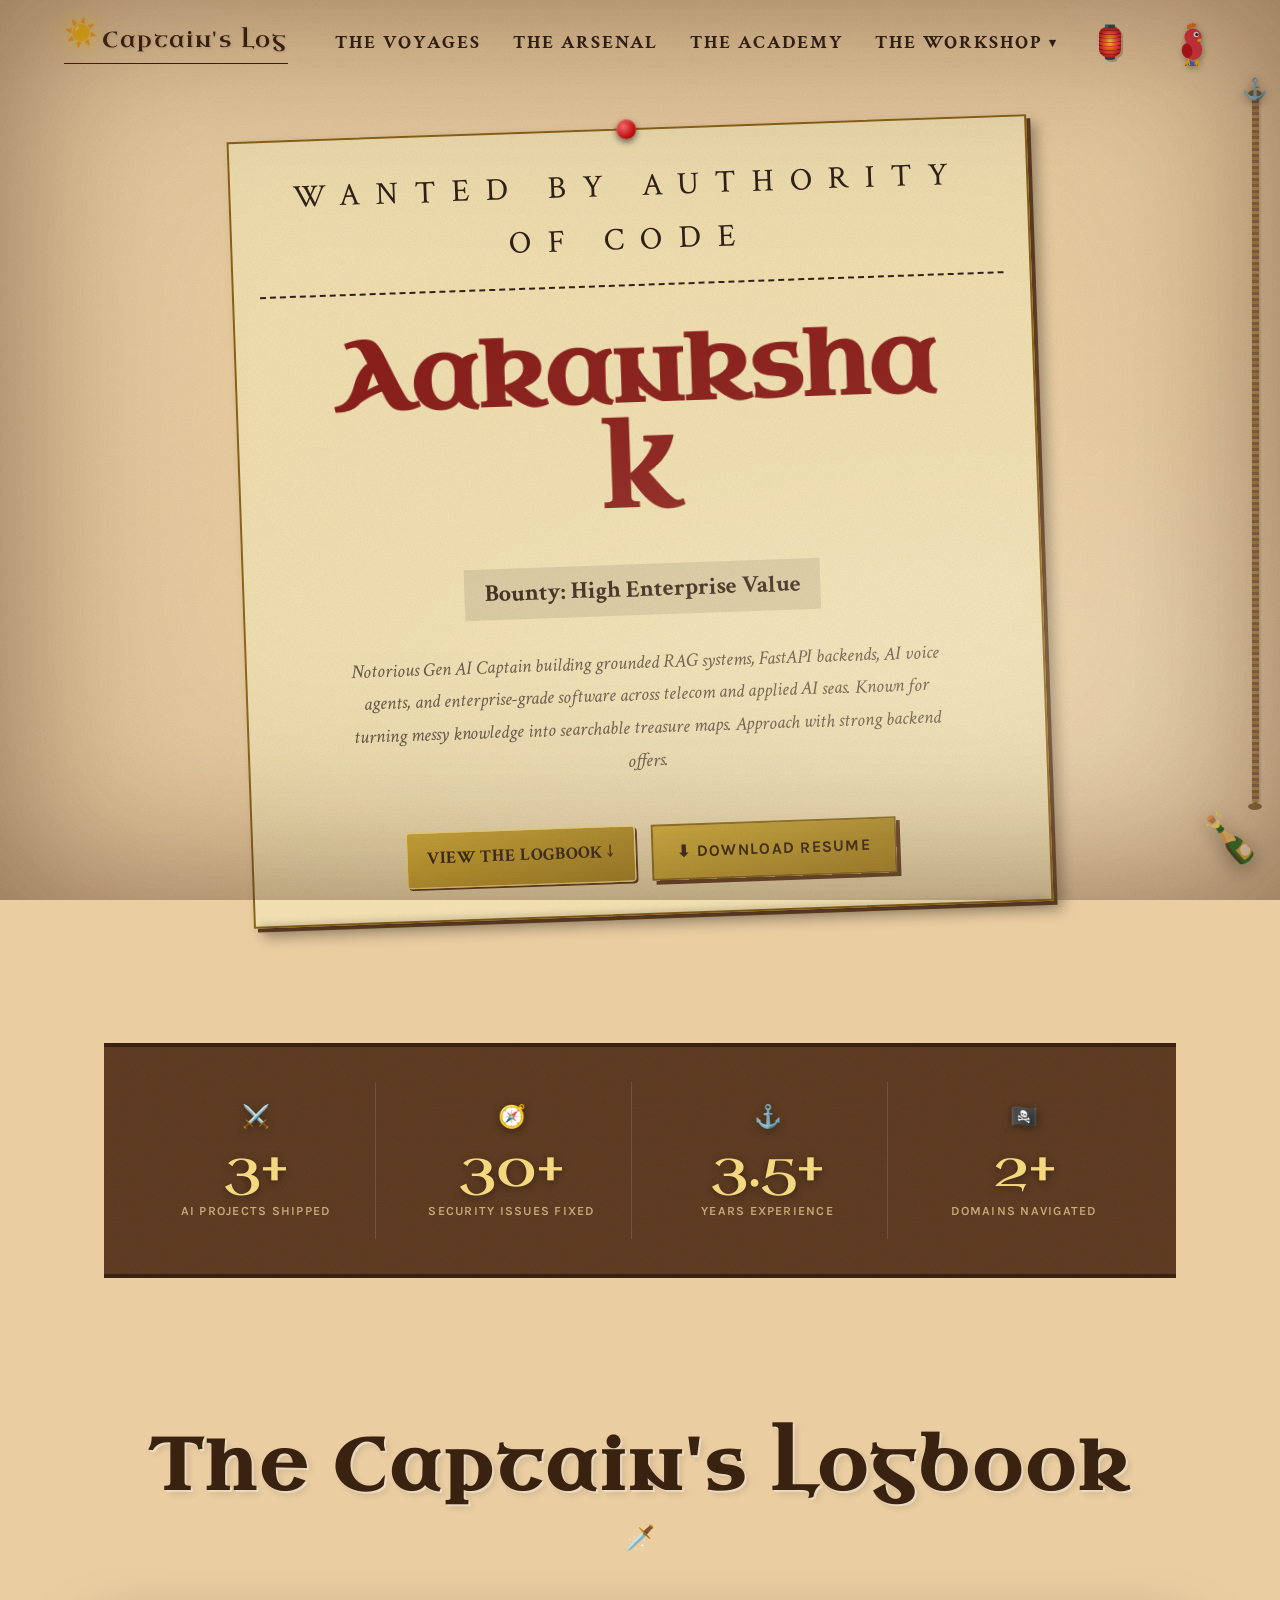
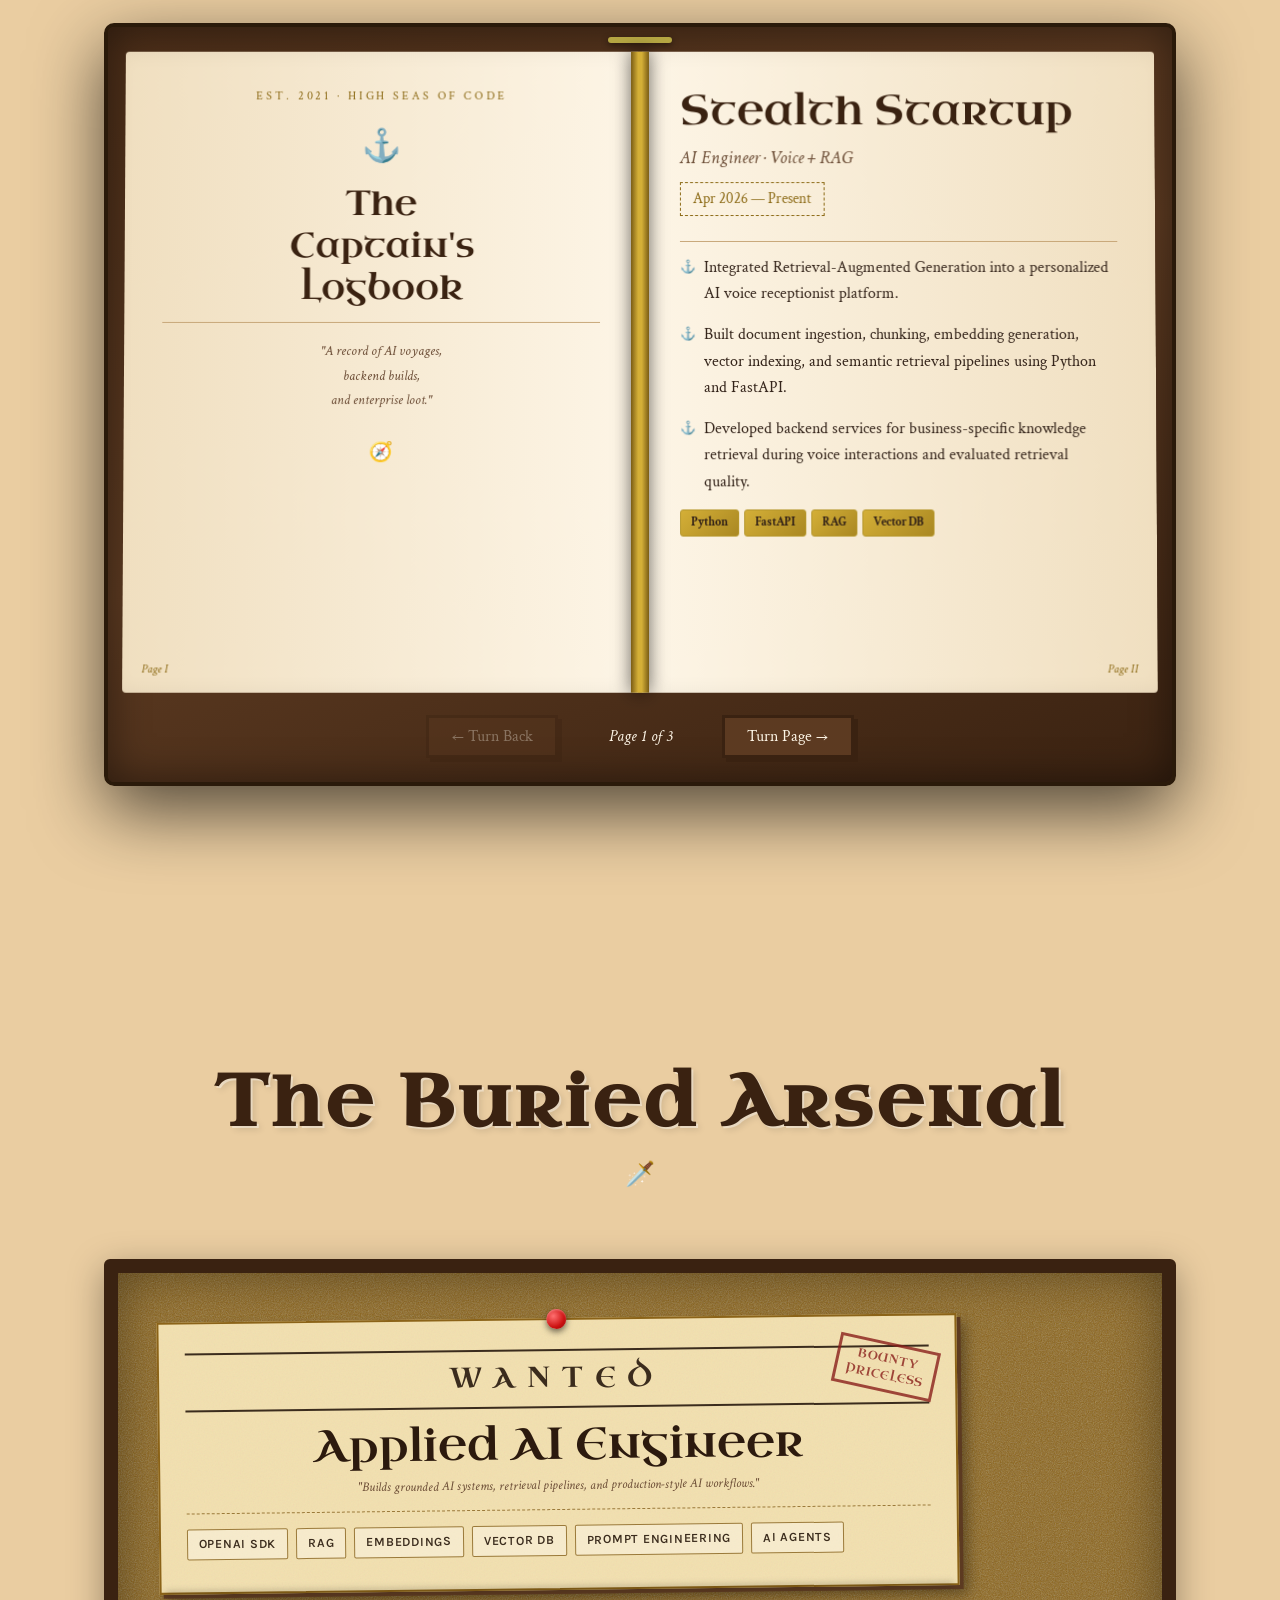
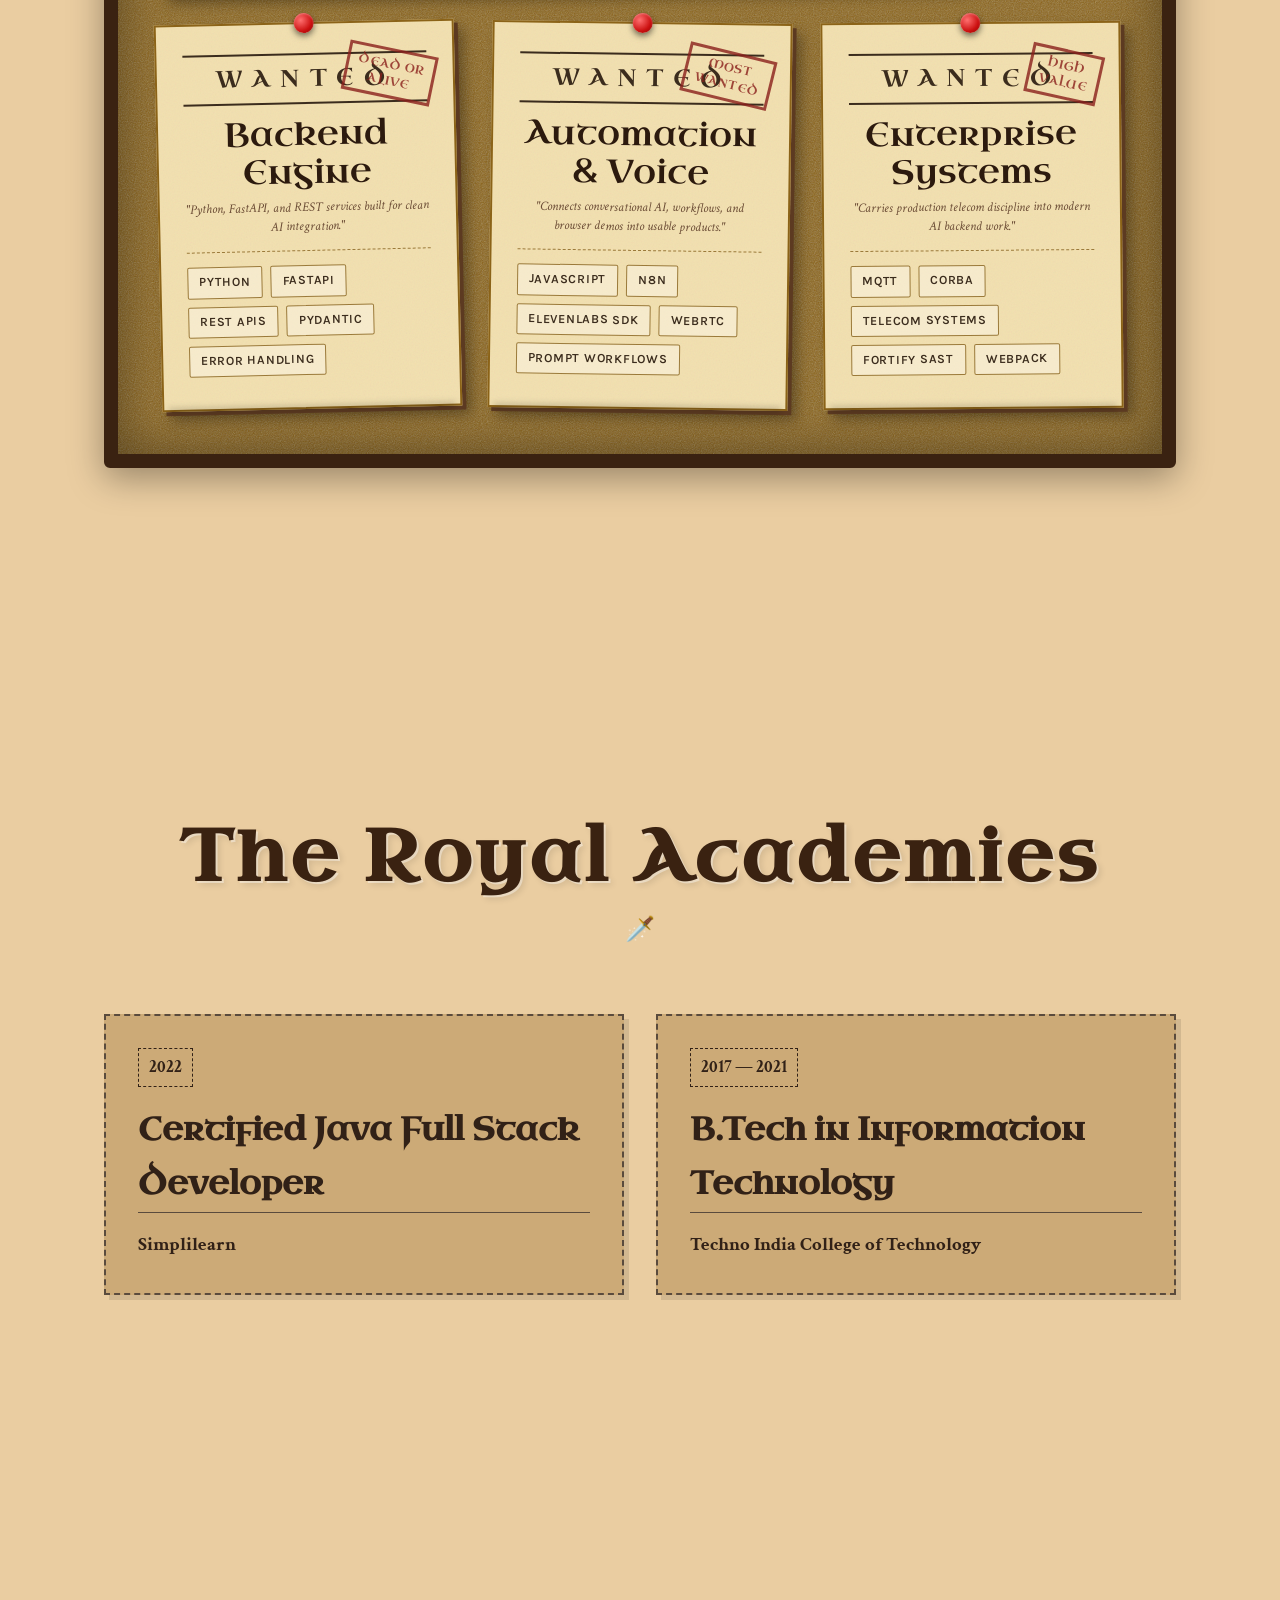
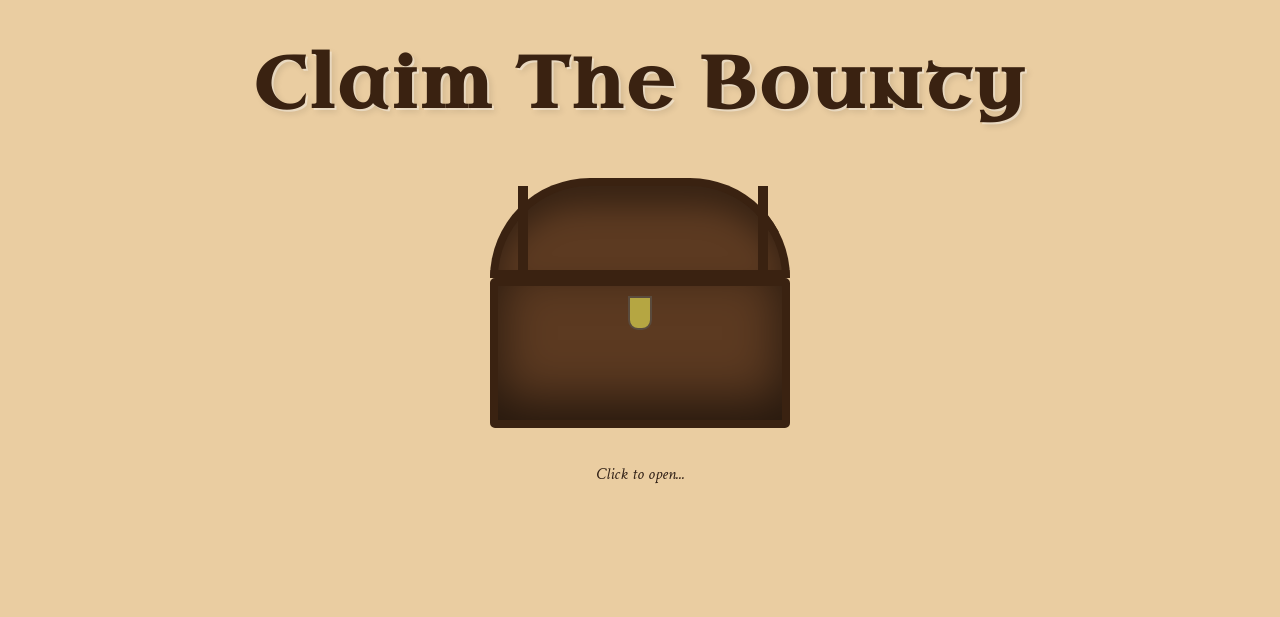
==== commit 151c2b98: "Add LangChain RAG project entry" ====
--- a/index.html
+++ b/index.html
@@ -1781,7 +1781,8 @@
           <div class="dd-divider"></div>
           <a href="project-voice.html" target="_blank">🔮 AI Voice Agent</a>
           <a href="project-ugc.html" target="_blank">🎥 UGC Ads Creator</a>
-          <a href="project-rag.html" target="_blank">📚 Enterprise RAG Chatbot</a>
+          <a href="project-rag.html" target="_blank">📚 Enterprise AI Knowledge Assistant</a>
+          <a href="https://enterprise-ai-knowledge-assistant-langchain.vercel.app/" target="_blank" rel="noopener">🔗 LangChain Powered Enterprise Assistant</a>
           <div class="dd-divider"></div>
           <a href="project-terminal.html" target="_blank">🧭 Navigator's Console</a>
           <a href="project-parrot.html" target="_blank">🦜 Captain's Parrot</a>
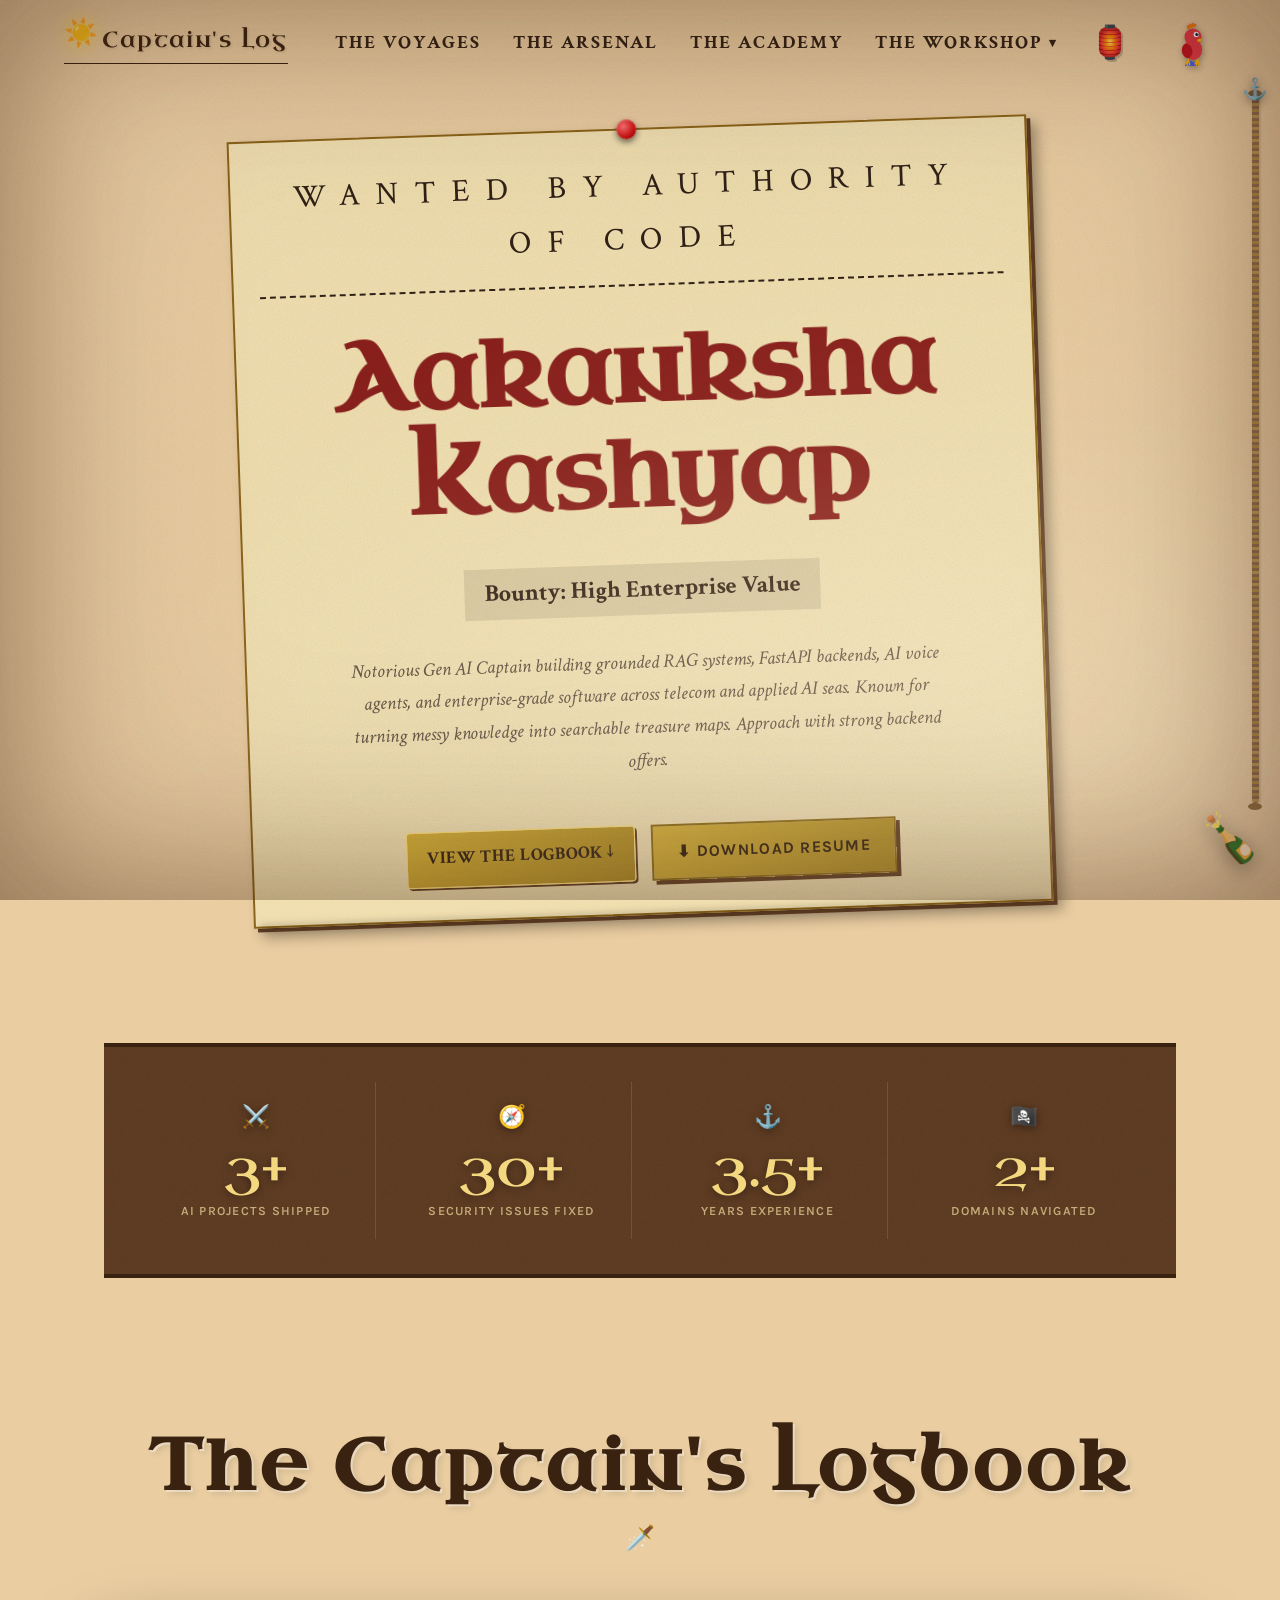
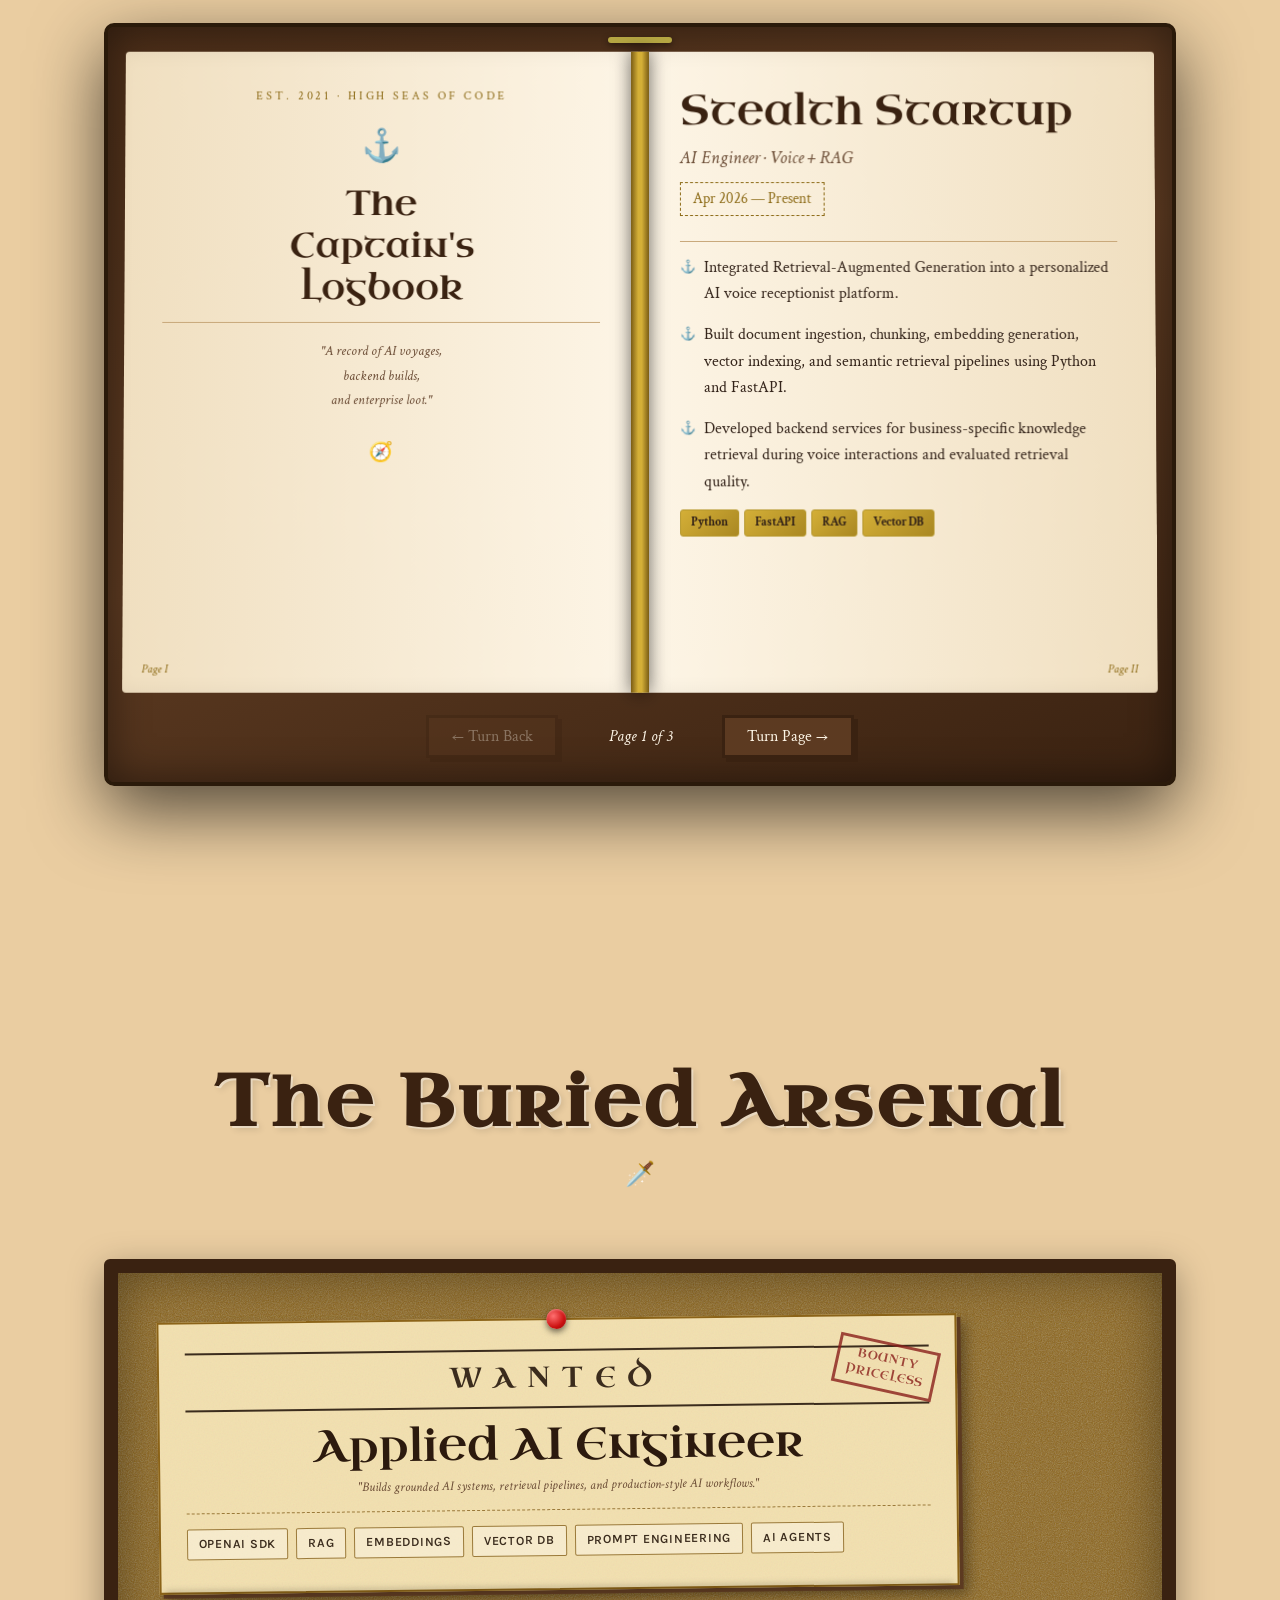
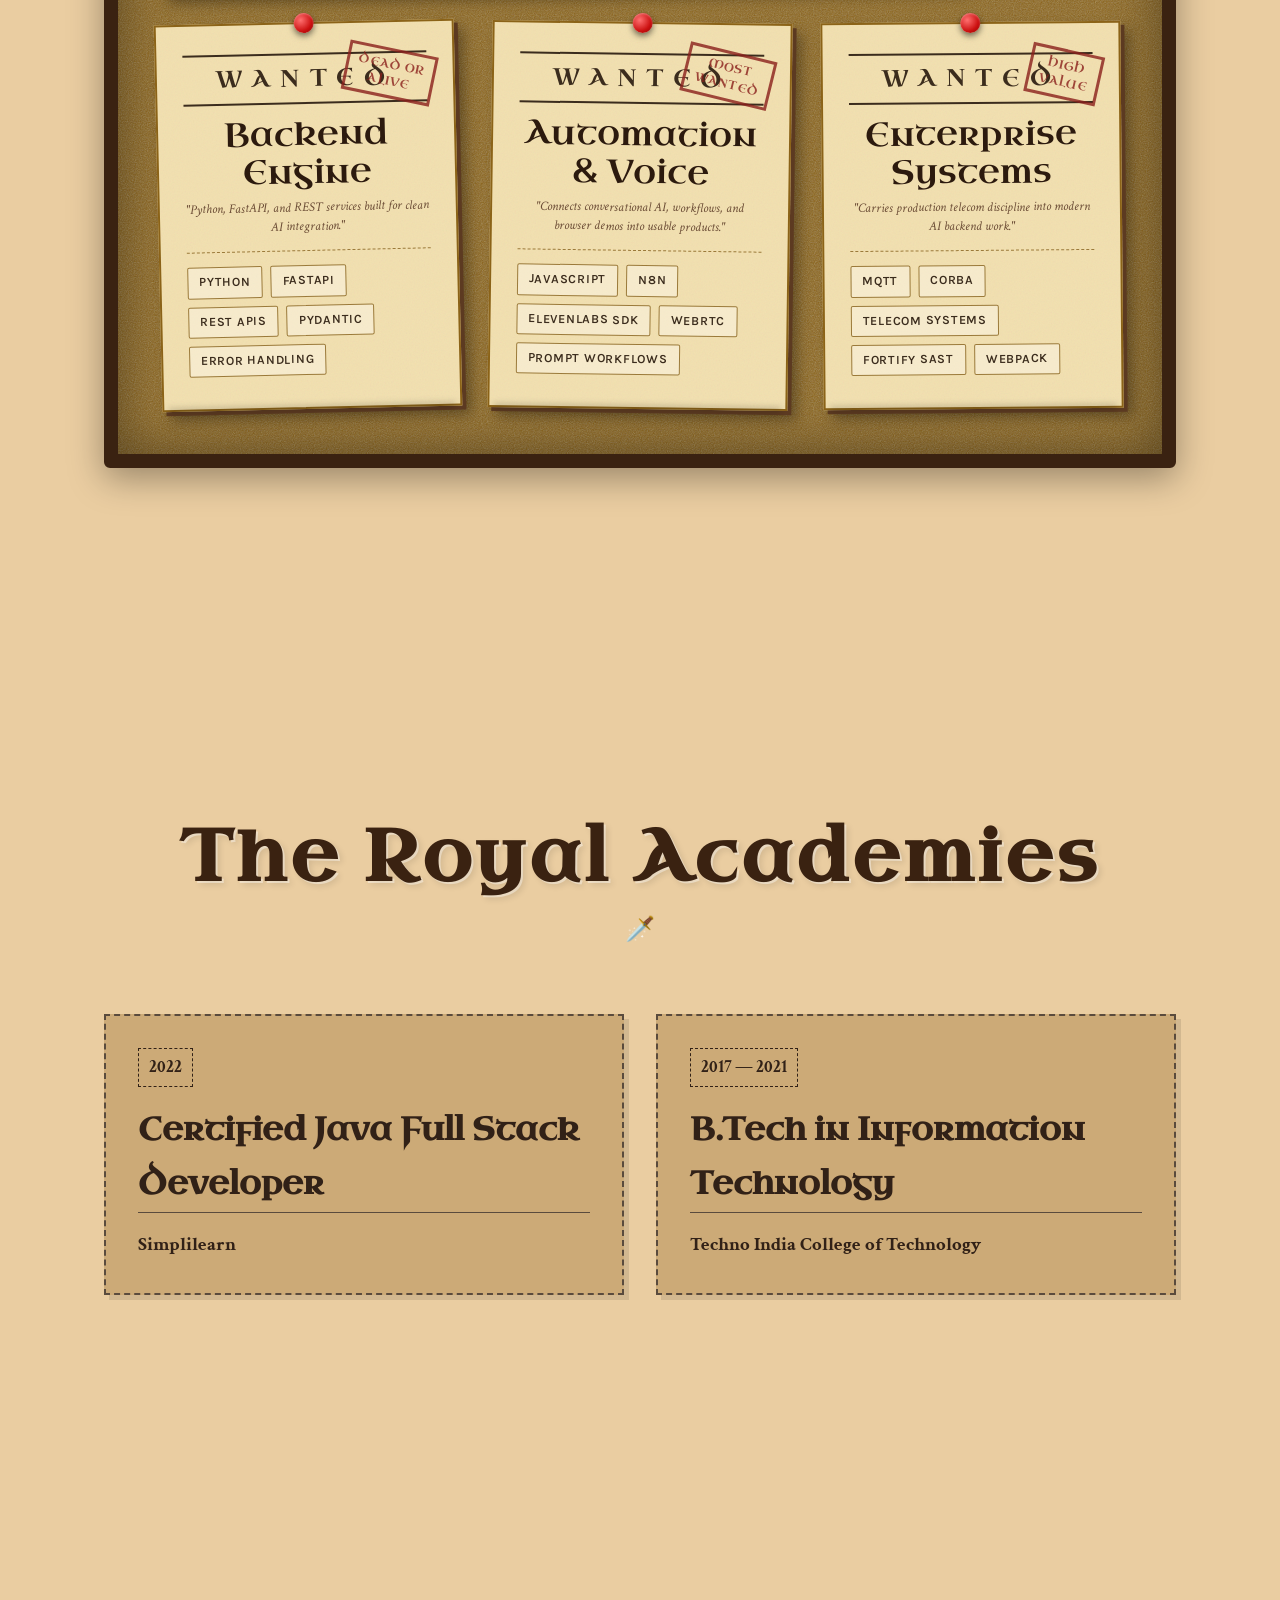
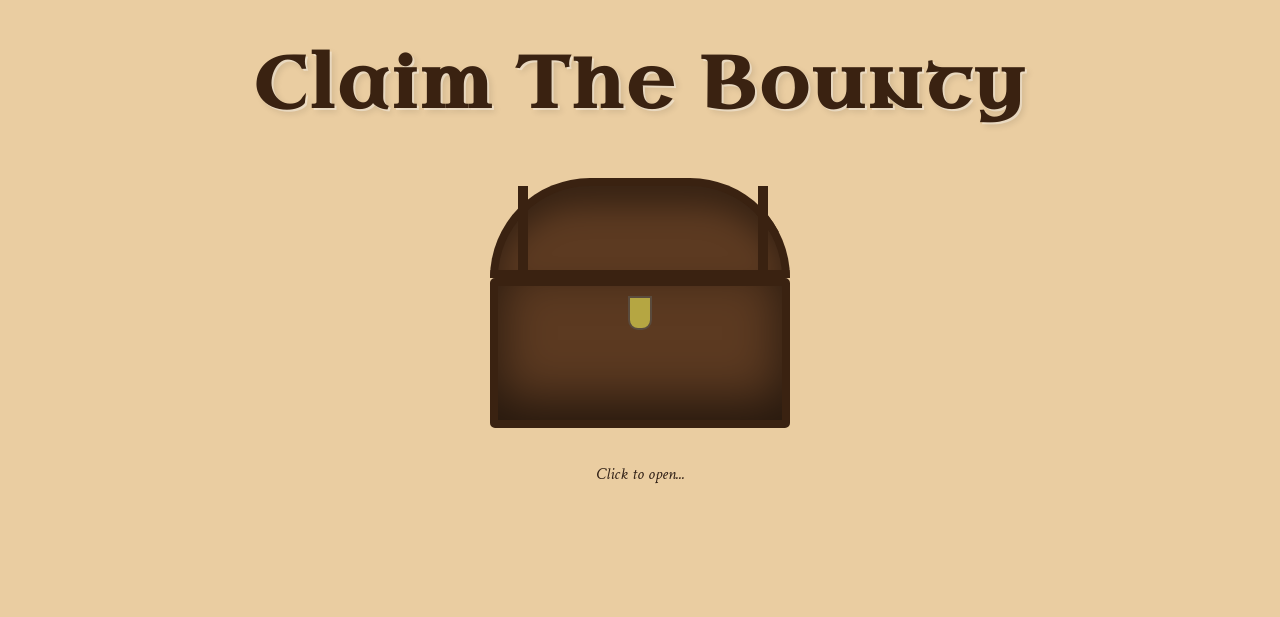
==== commit f9d11226: "Point LangChain links to demo page" ====
--- a/index.html
+++ b/index.html
@@ -1782,7 +1782,7 @@
           <a href="project-voice.html" target="_blank">🔮 AI Voice Agent</a>
           <a href="project-ugc.html" target="_blank">🎥 UGC Ads Creator</a>
           <a href="project-rag.html" target="_blank">📚 Enterprise AI Knowledge Assistant</a>
-          <a href="https://enterprise-ai-knowledge-assistant-langchain.vercel.app/" target="_blank" rel="noopener">🔗 LangChain Powered Enterprise Assistant</a>
+          <a href="https://enterprise-ai-knowledge-assistant-langchain.vercel.app/project-rag.html" target="_blank" rel="noopener">🔗 LangChain Powered Enterprise Assistant</a>
           <div class="dd-divider"></div>
           <a href="project-terminal.html" target="_blank">🧭 Navigator's Console</a>
           <a href="project-parrot.html" target="_blank">🦜 Captain's Parrot</a>
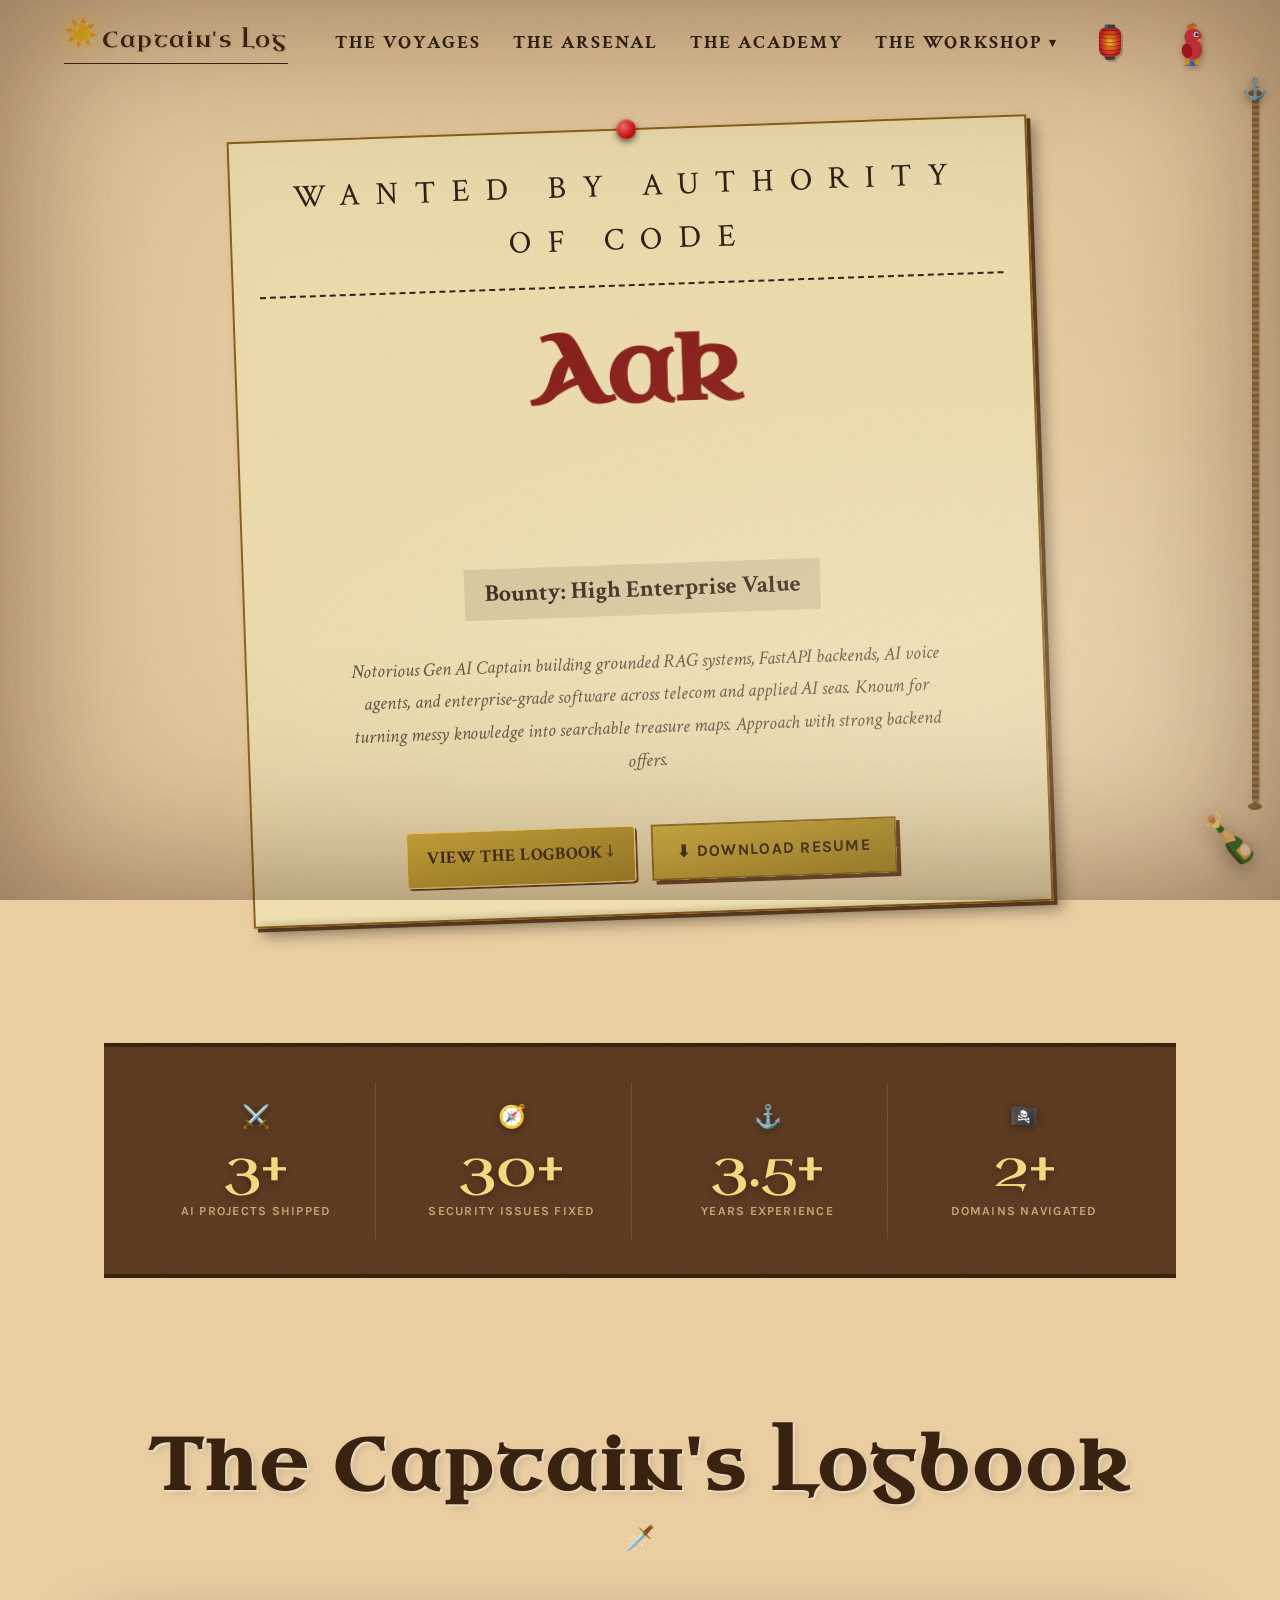
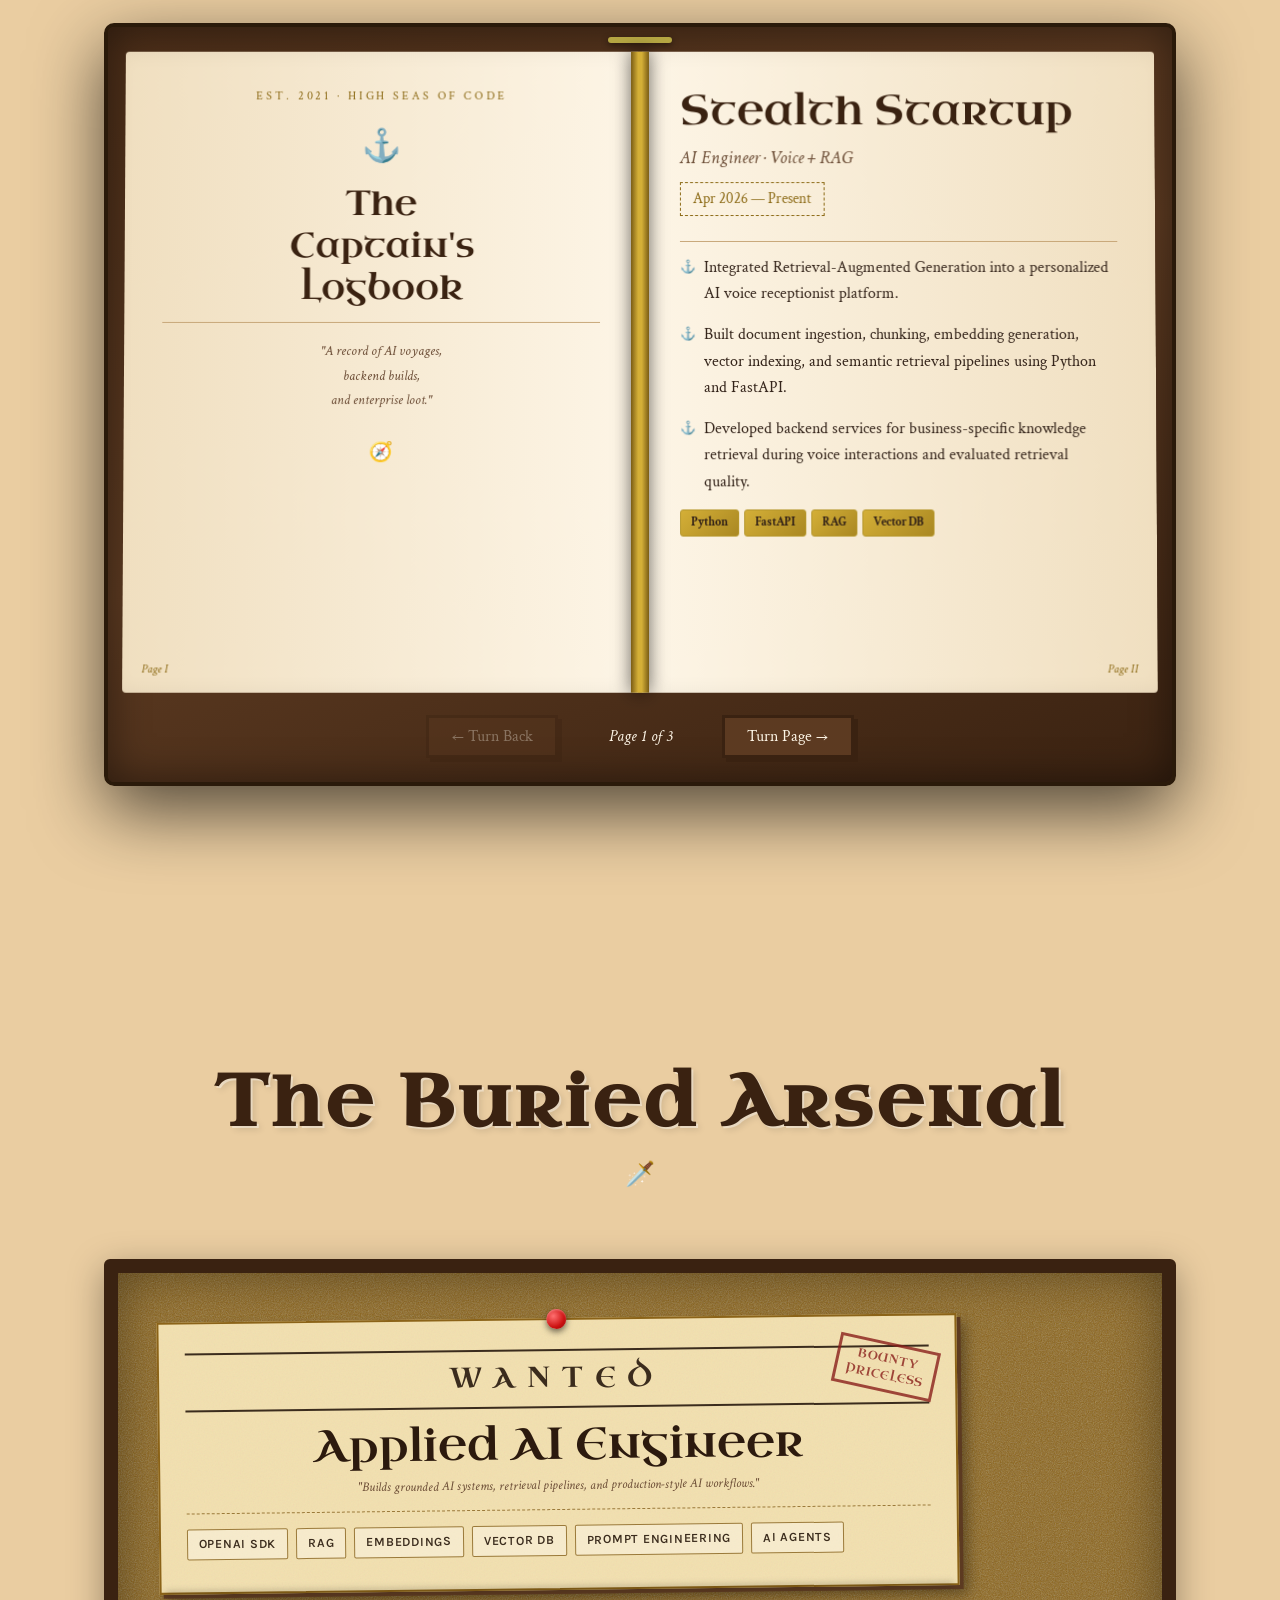
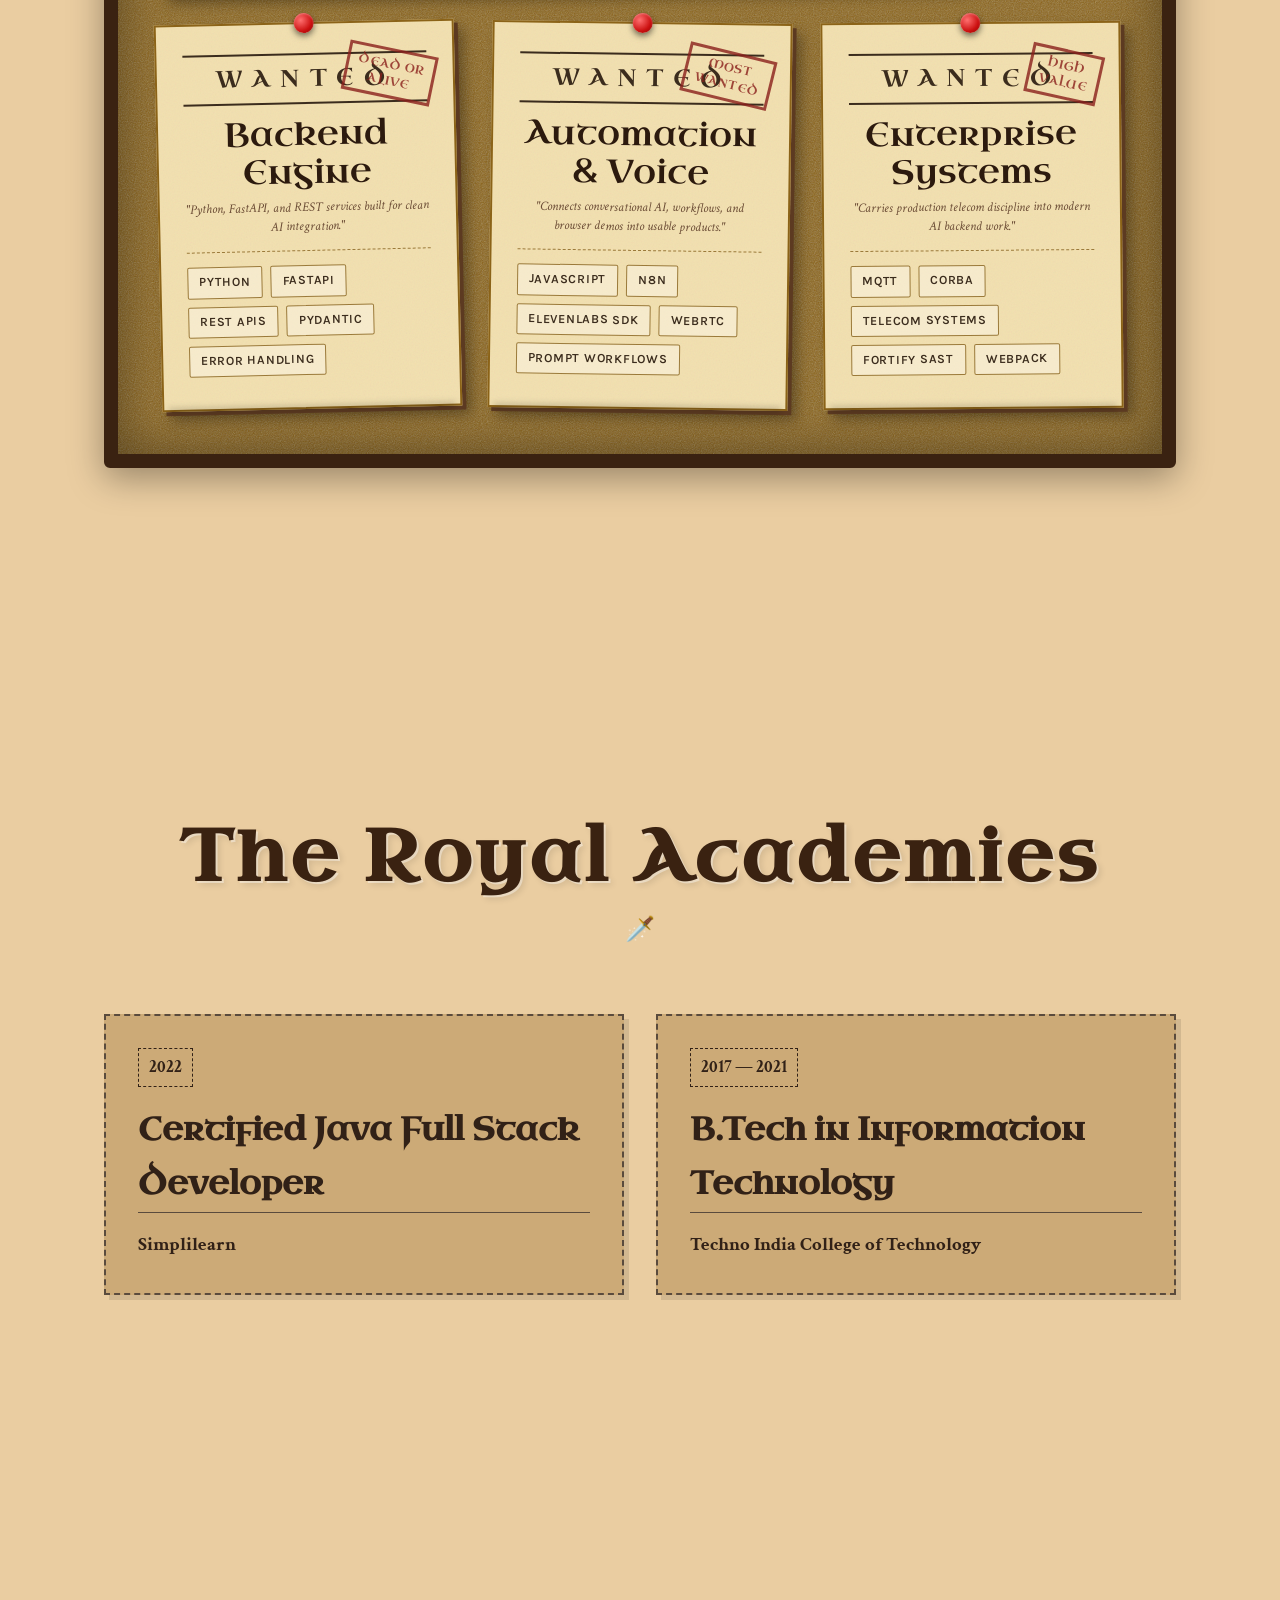
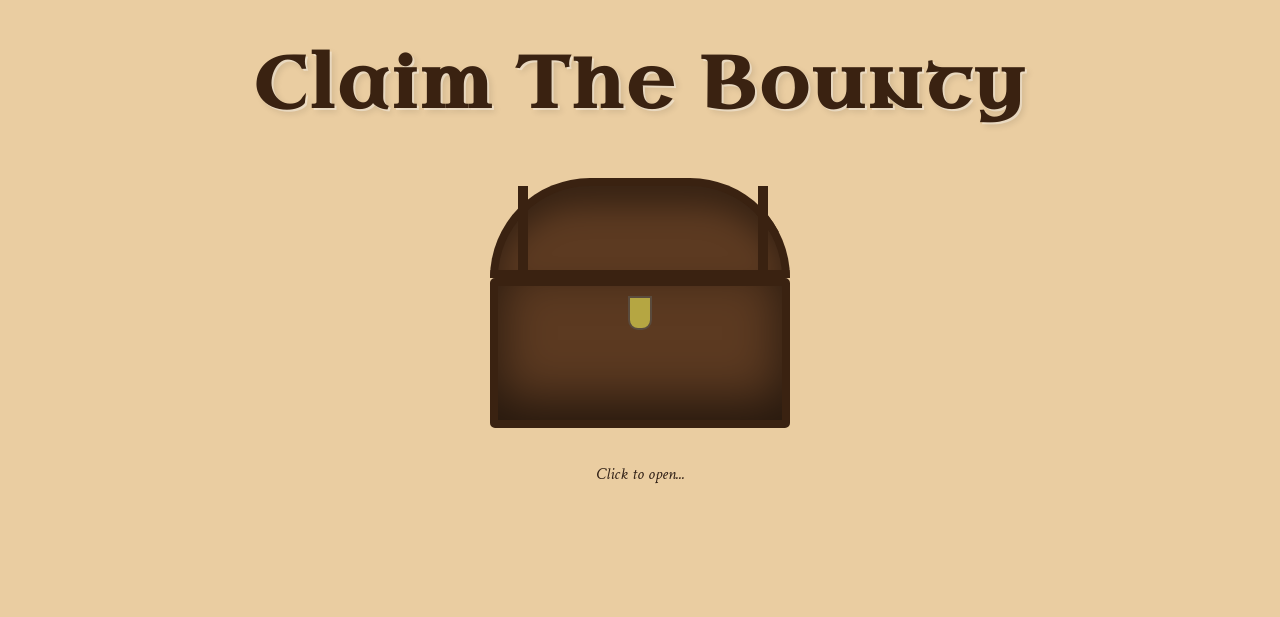
==== commit aaed6fa2: "Use public LangChain deployment link" ====
--- a/index.html
+++ b/index.html
@@ -1782,7 +1782,7 @@
           <a href="project-voice.html" target="_blank">🔮 AI Voice Agent</a>
           <a href="project-ugc.html" target="_blank">🎥 UGC Ads Creator</a>
           <a href="project-rag.html" target="_blank">📚 Enterprise AI Knowledge Assistant</a>
-          <a href="https://enterprise-ai-knowledge-assistant-langchain.vercel.app/project-rag.html" target="_blank" rel="noopener">🔗 LangChain Powered Enterprise Assistant</a>
+          <a href="https://enterprise-ai-knowledge-assistant-l.vercel.app/project-rag.html" target="_blank" rel="noopener">🔗 LangChain Powered Enterprise Assistant</a>
           <div class="dd-divider"></div>
           <a href="project-terminal.html" target="_blank">🧭 Navigator's Console</a>
           <a href="project-parrot.html" target="_blank">🦜 Captain's Parrot</a>
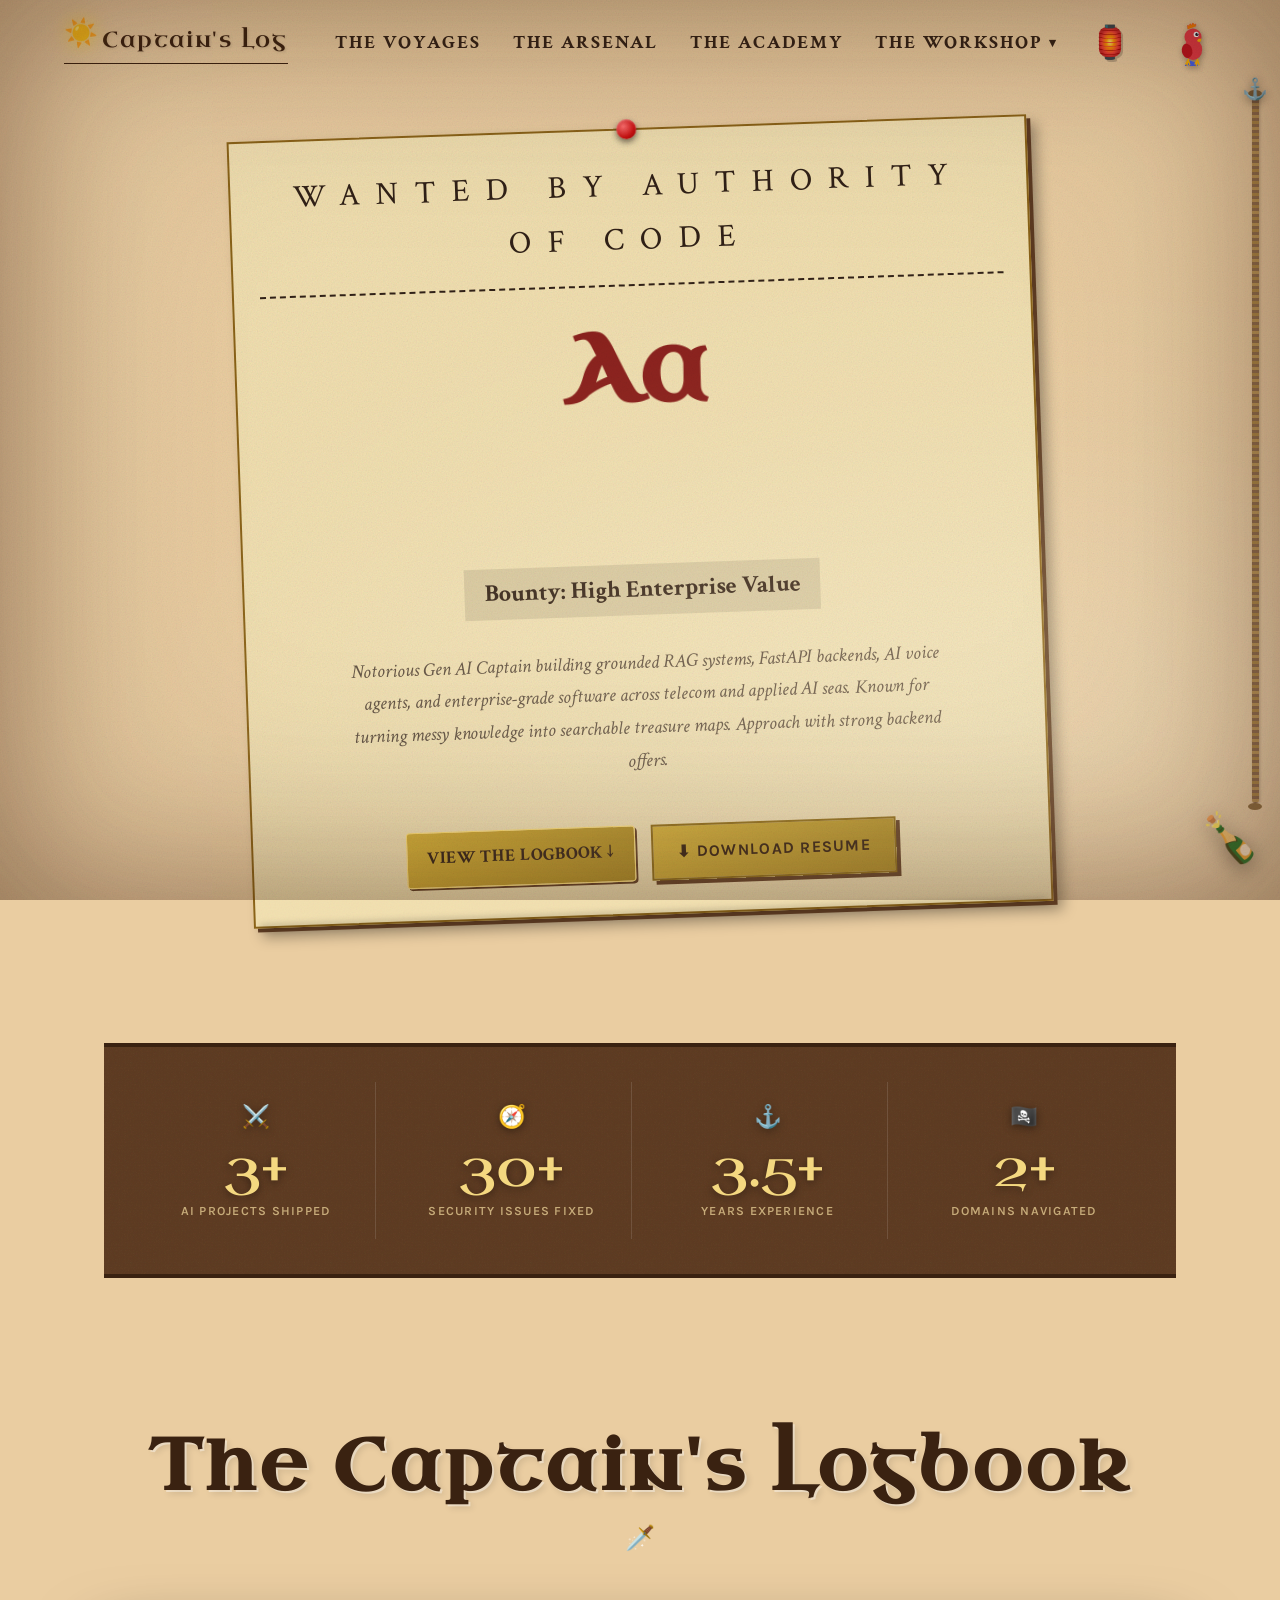
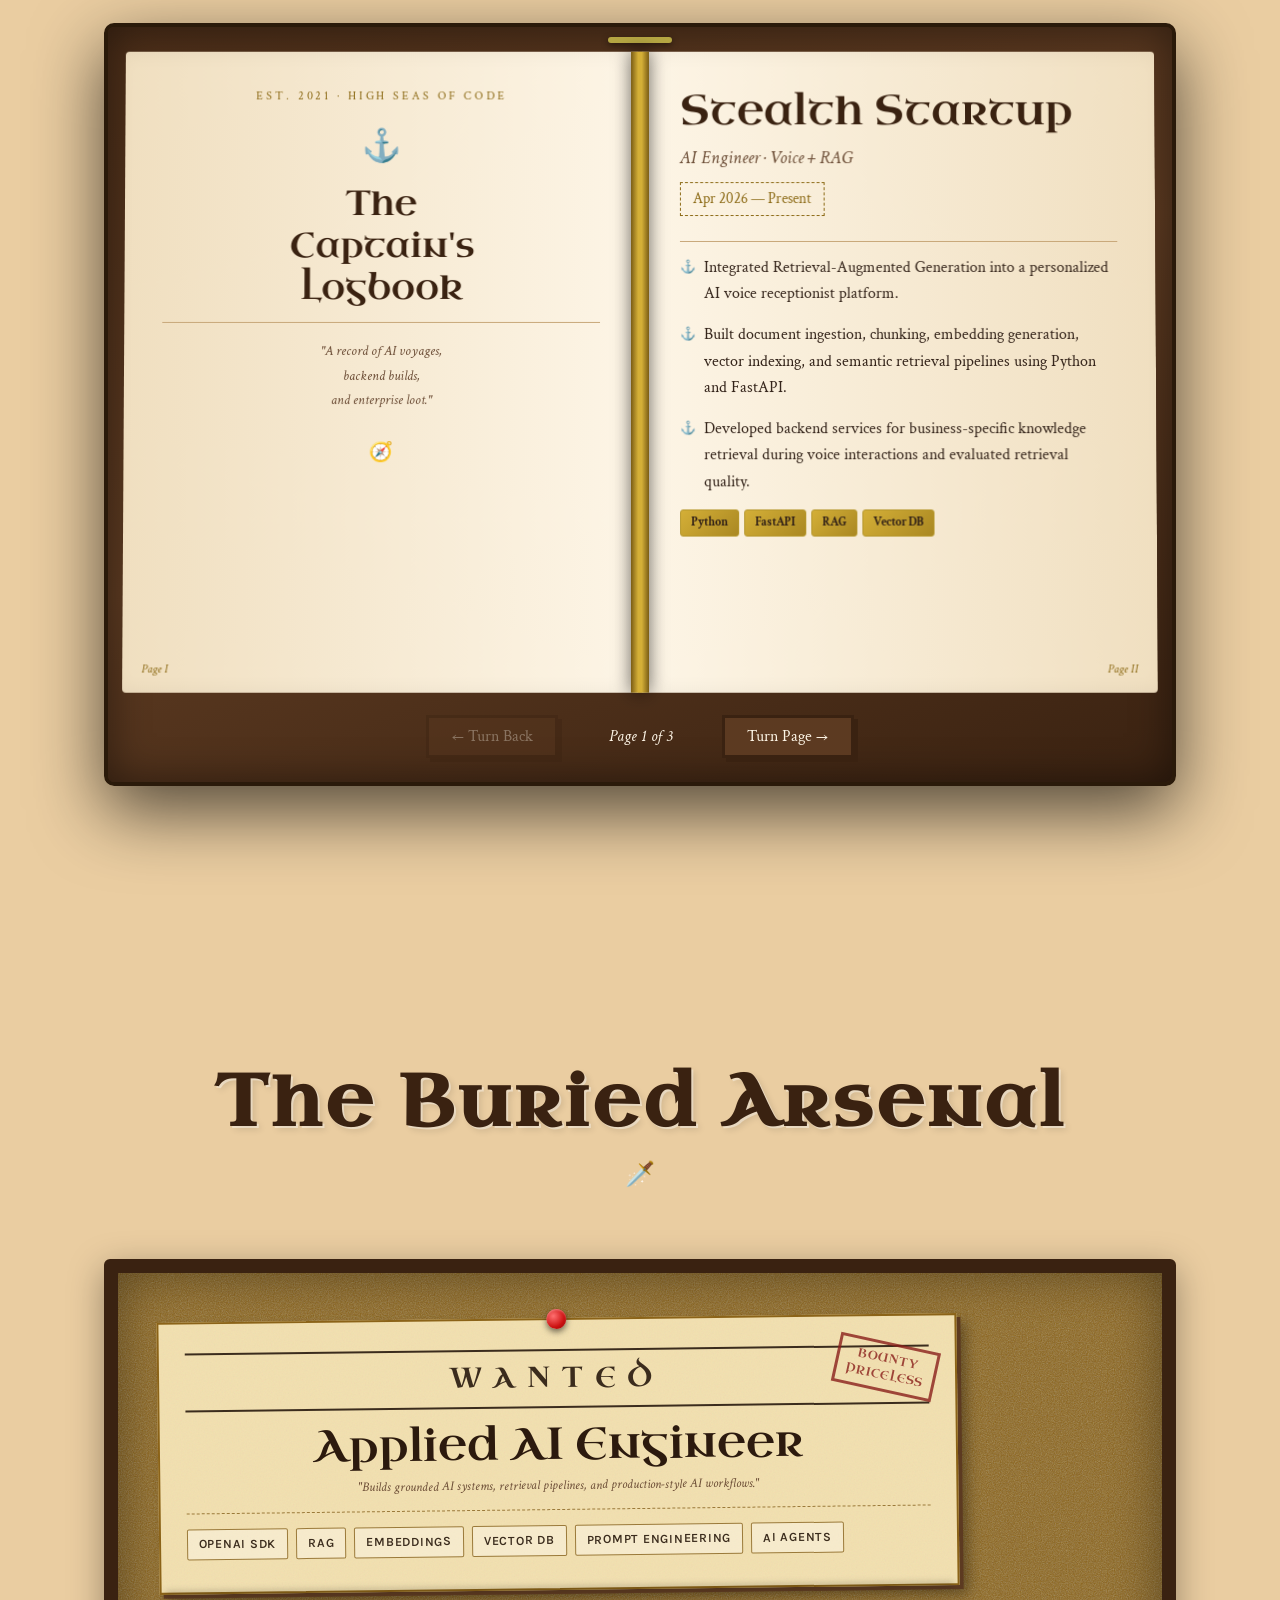
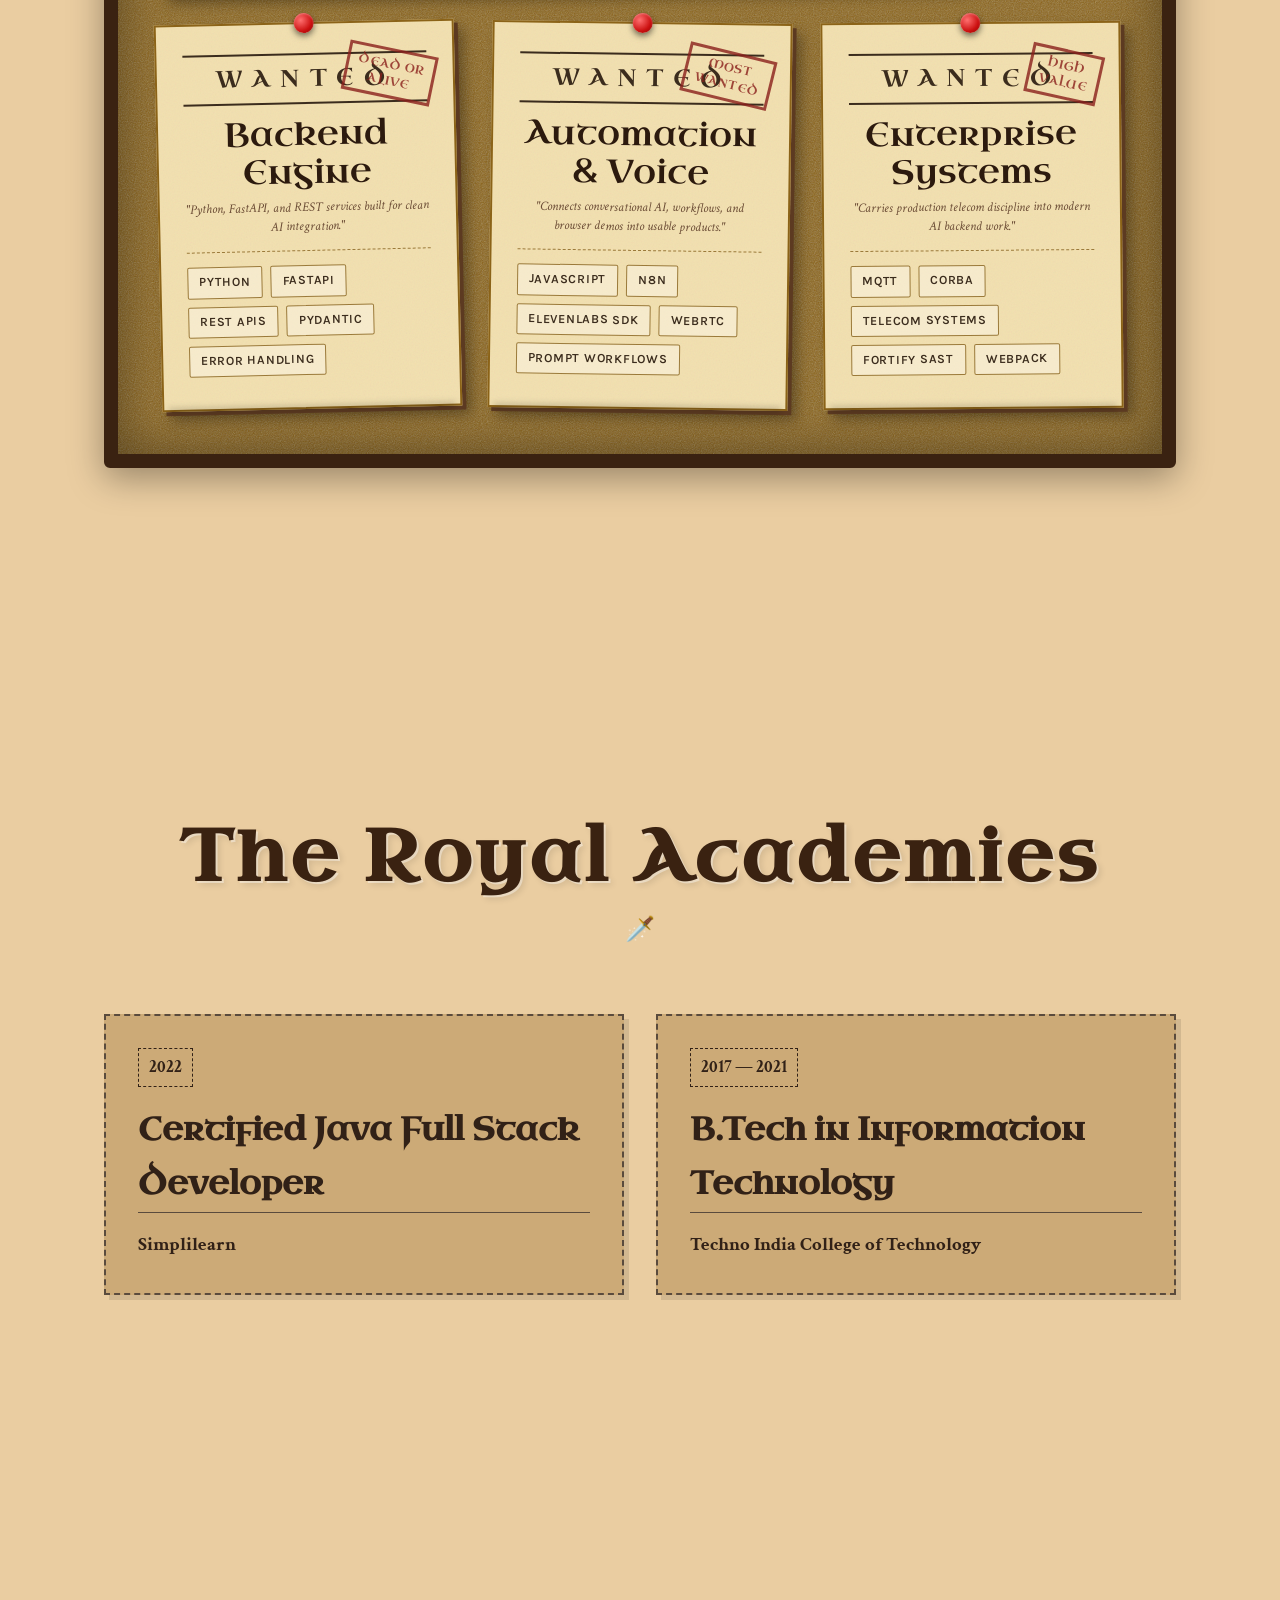
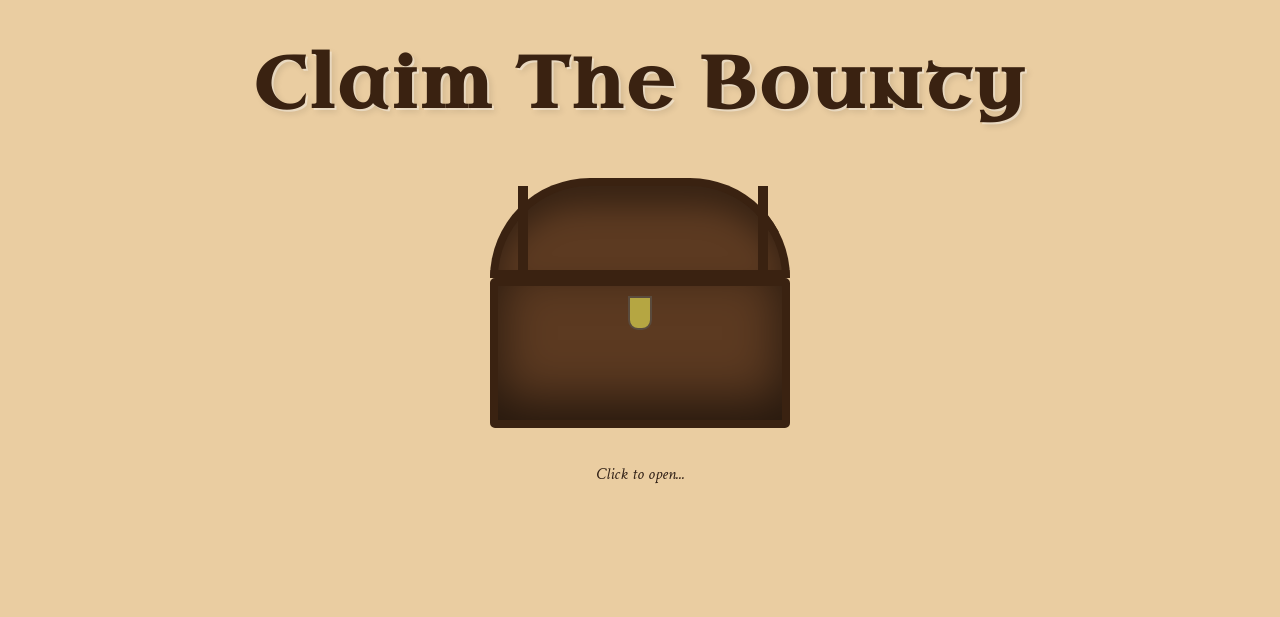
==== commit 83c7faa4: "feat: add enterprise voice orchestration agent to workshop" ====
--- a/index.html
+++ b/index.html
@@ -1780,6 +1780,7 @@
           <a href="projects.html" target="_blank">Explore All Projects</a>
           <div class="dd-divider"></div>
           <a href="project-voice.html" target="_blank">🔮 AI Voice Agent</a>
+          <a href="https://enterprise-voice-ai-agent.vercel.app" target="_blank" rel="noopener">Enterprise Voice AI Orchestration Agent</a>
           <a href="project-ugc.html" target="_blank">🎥 UGC Ads Creator</a>
           <a href="project-rag.html" target="_blank">📚 Enterprise AI Knowledge Assistant</a>
           <a href="https://enterprise-ai-knowledge-assistant-l.vercel.app/project-rag.html" target="_blank" rel="noopener">🔗 LangChain Powered Enterprise Assistant</a>
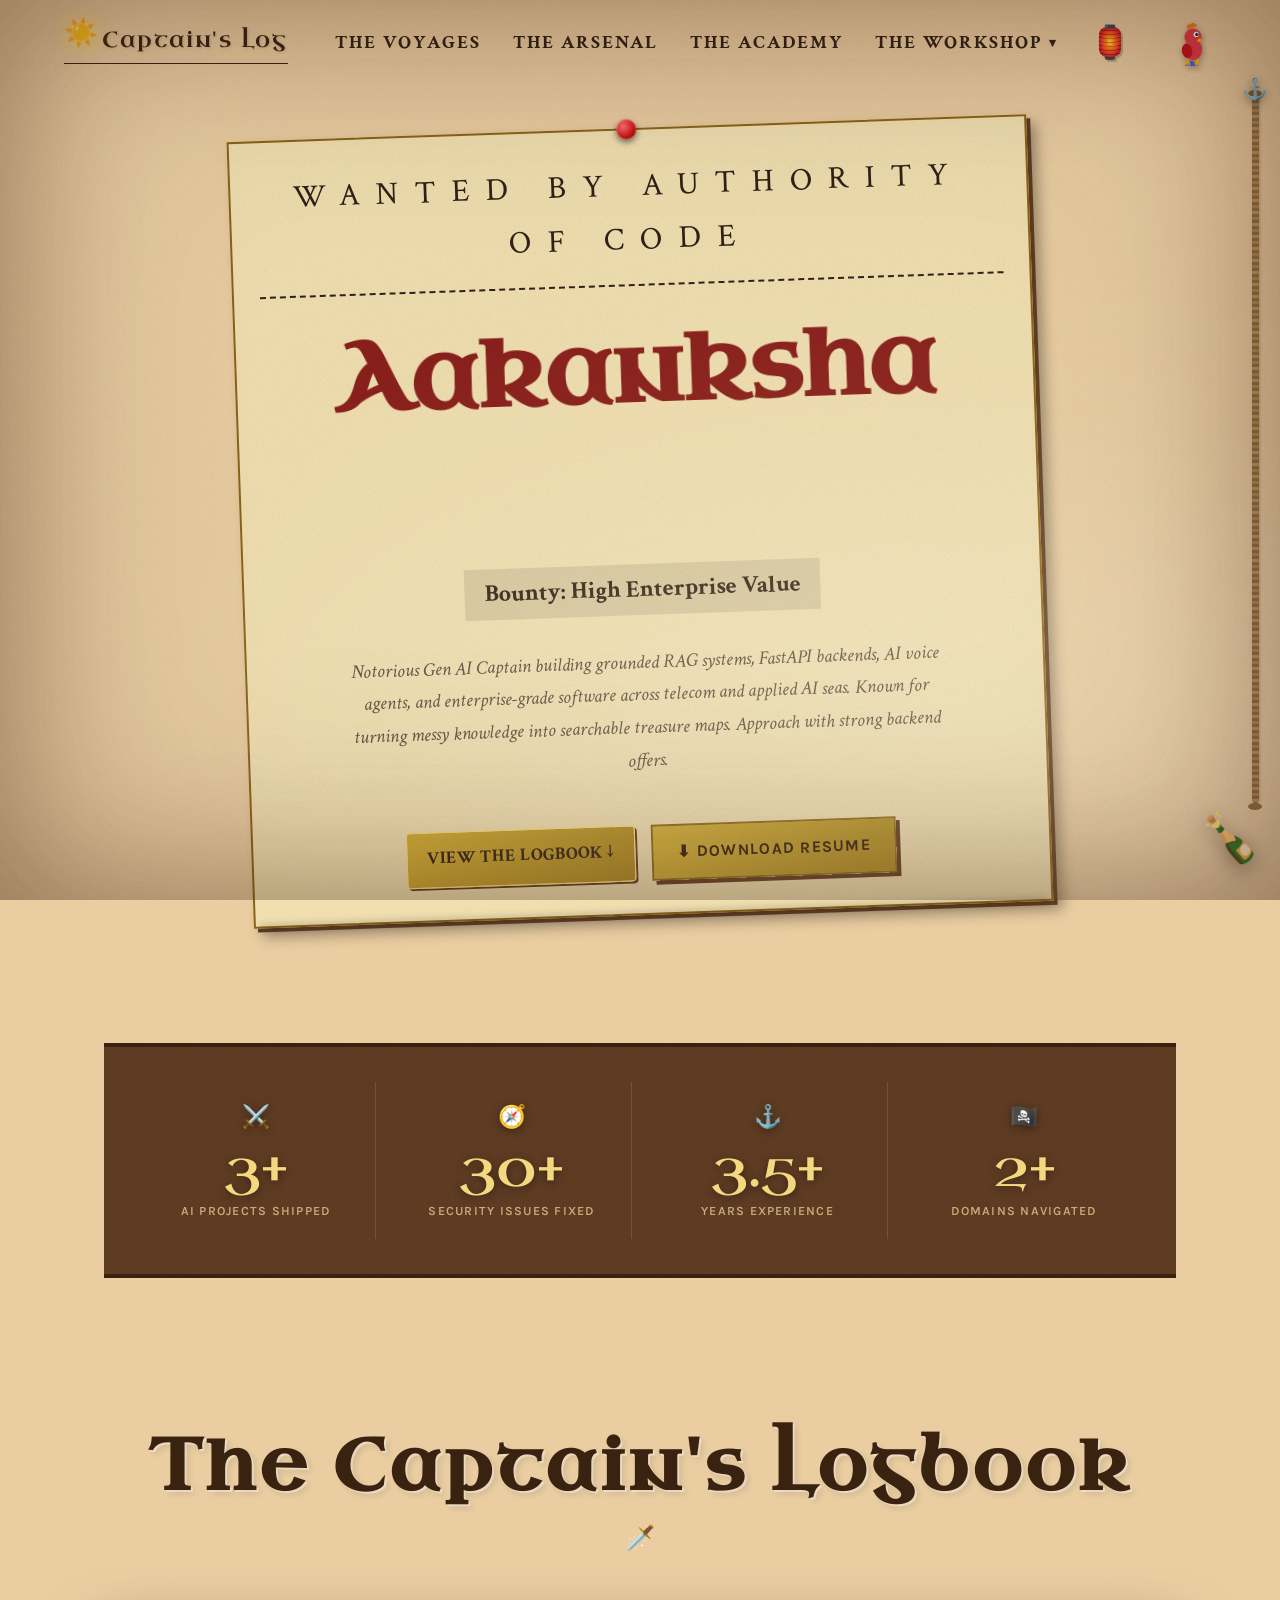
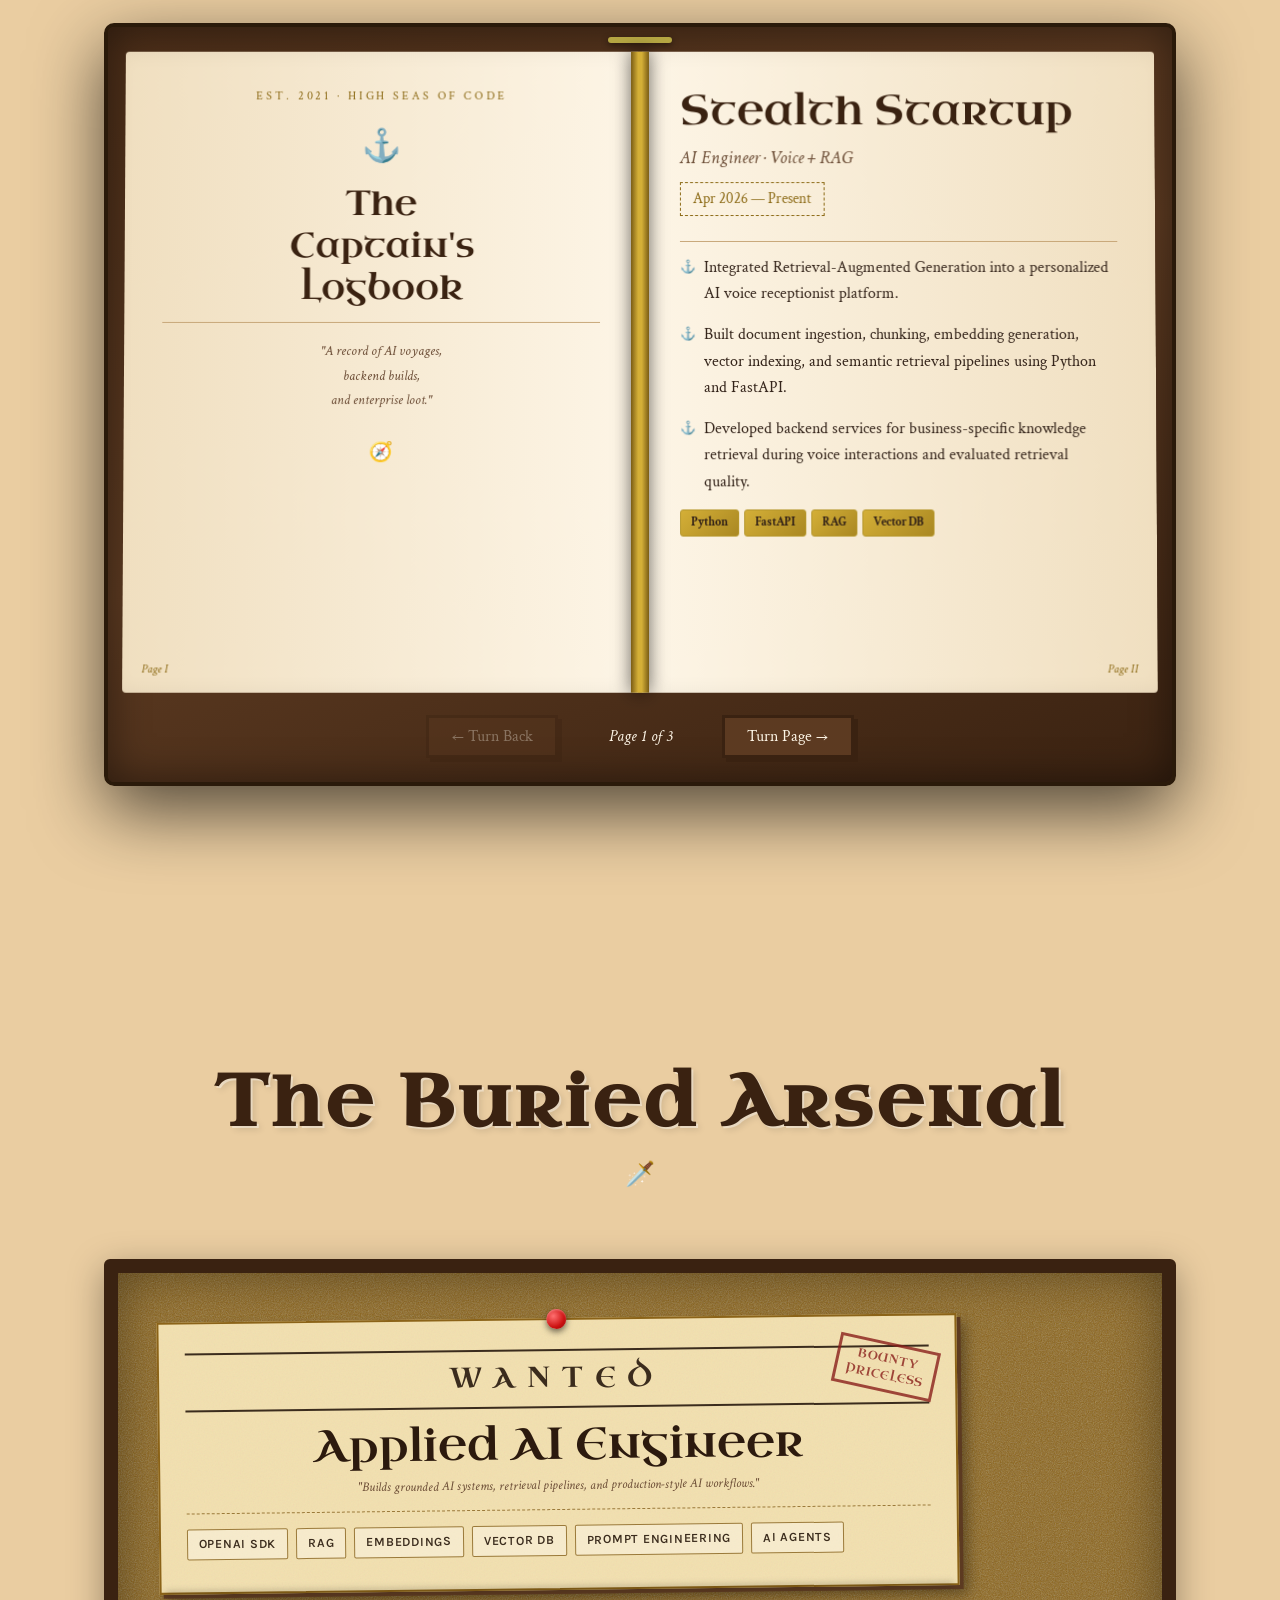
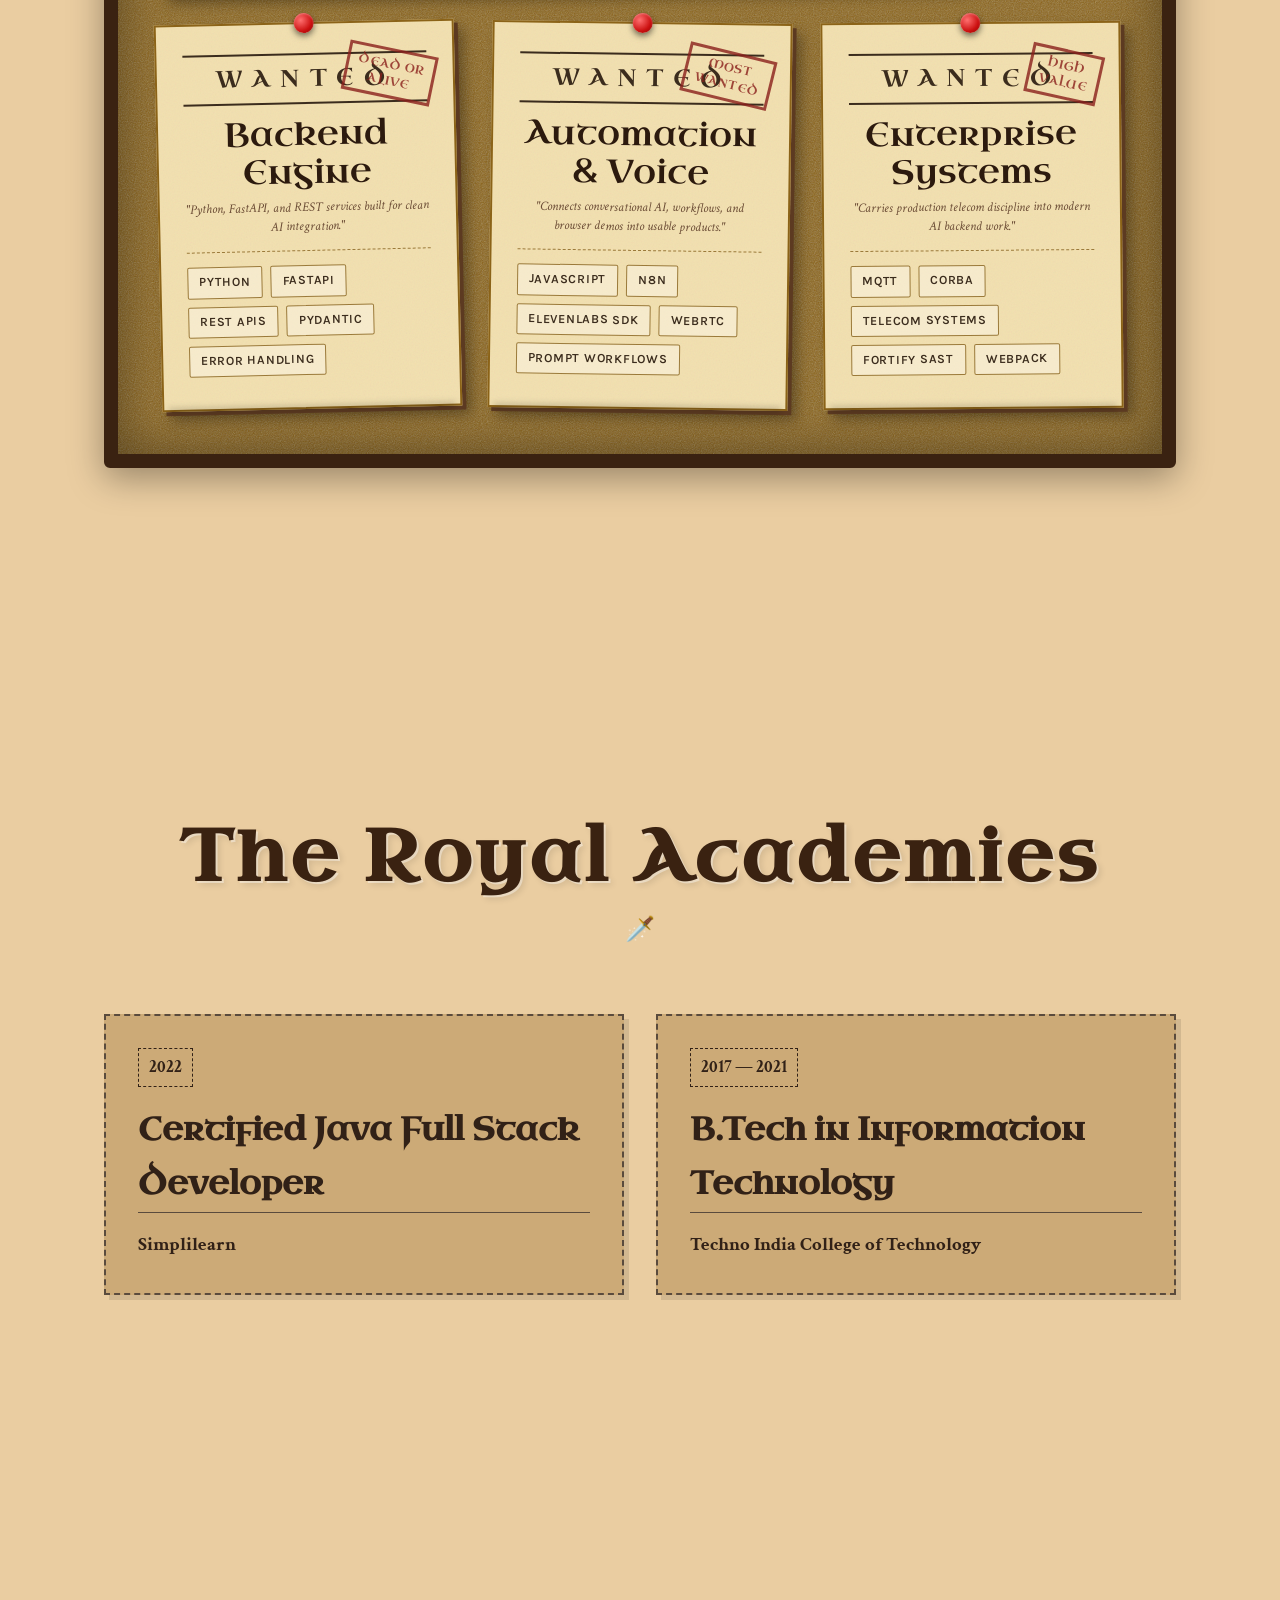
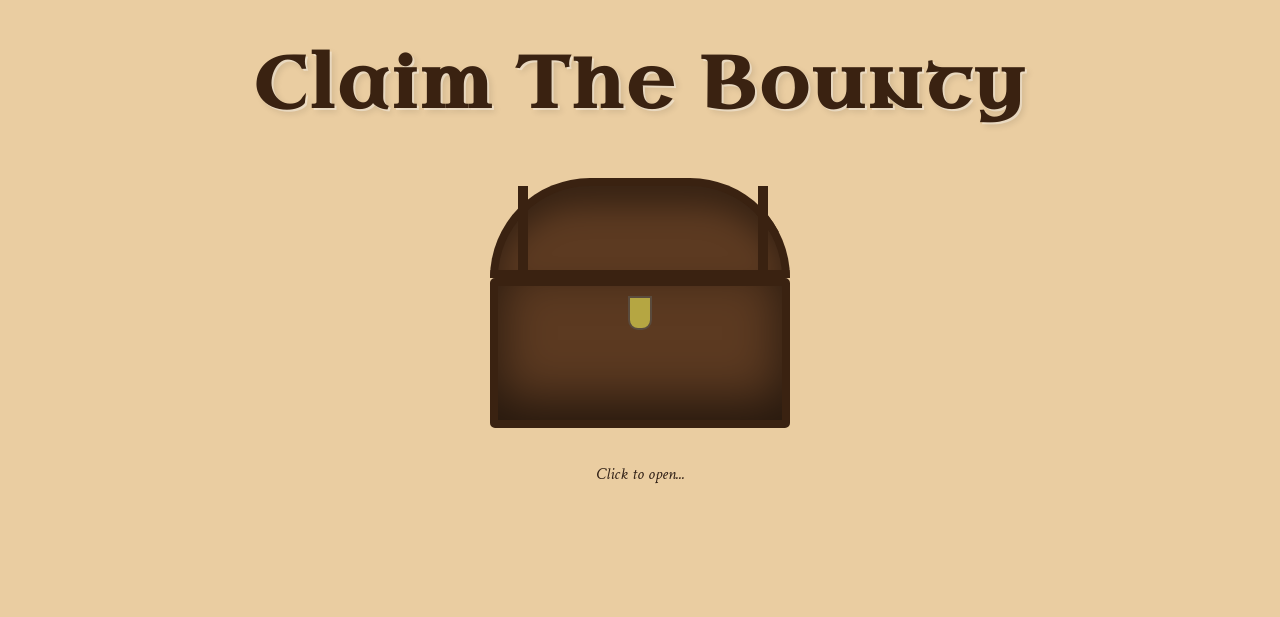
==== commit 039ed85c: "Update voice agent portfolio links" ====
--- a/index.html
+++ b/index.html
@@ -1780,7 +1780,7 @@
           <a href="projects.html" target="_blank">Explore All Projects</a>
           <div class="dd-divider"></div>
           <a href="project-voice.html" target="_blank">🔮 AI Voice Agent</a>
-          <a href="https://enterprise-voice-ai-agent.vercel.app" target="_blank" rel="noopener">Enterprise Voice AI Orchestration Agent</a>
+          <a href="https://final-ai-voice-receptionist.vercel.app" target="_blank" rel="noopener">Enterprise Voice AI Orchestration Agent</a>
           <a href="project-ugc.html" target="_blank">🎥 UGC Ads Creator</a>
           <a href="project-rag.html" target="_blank">📚 Enterprise AI Knowledge Assistant</a>
           <a href="https://enterprise-ai-knowledge-assistant-l.vercel.app/project-rag.html" target="_blank" rel="noopener">🔗 LangChain Powered Enterprise Assistant</a>
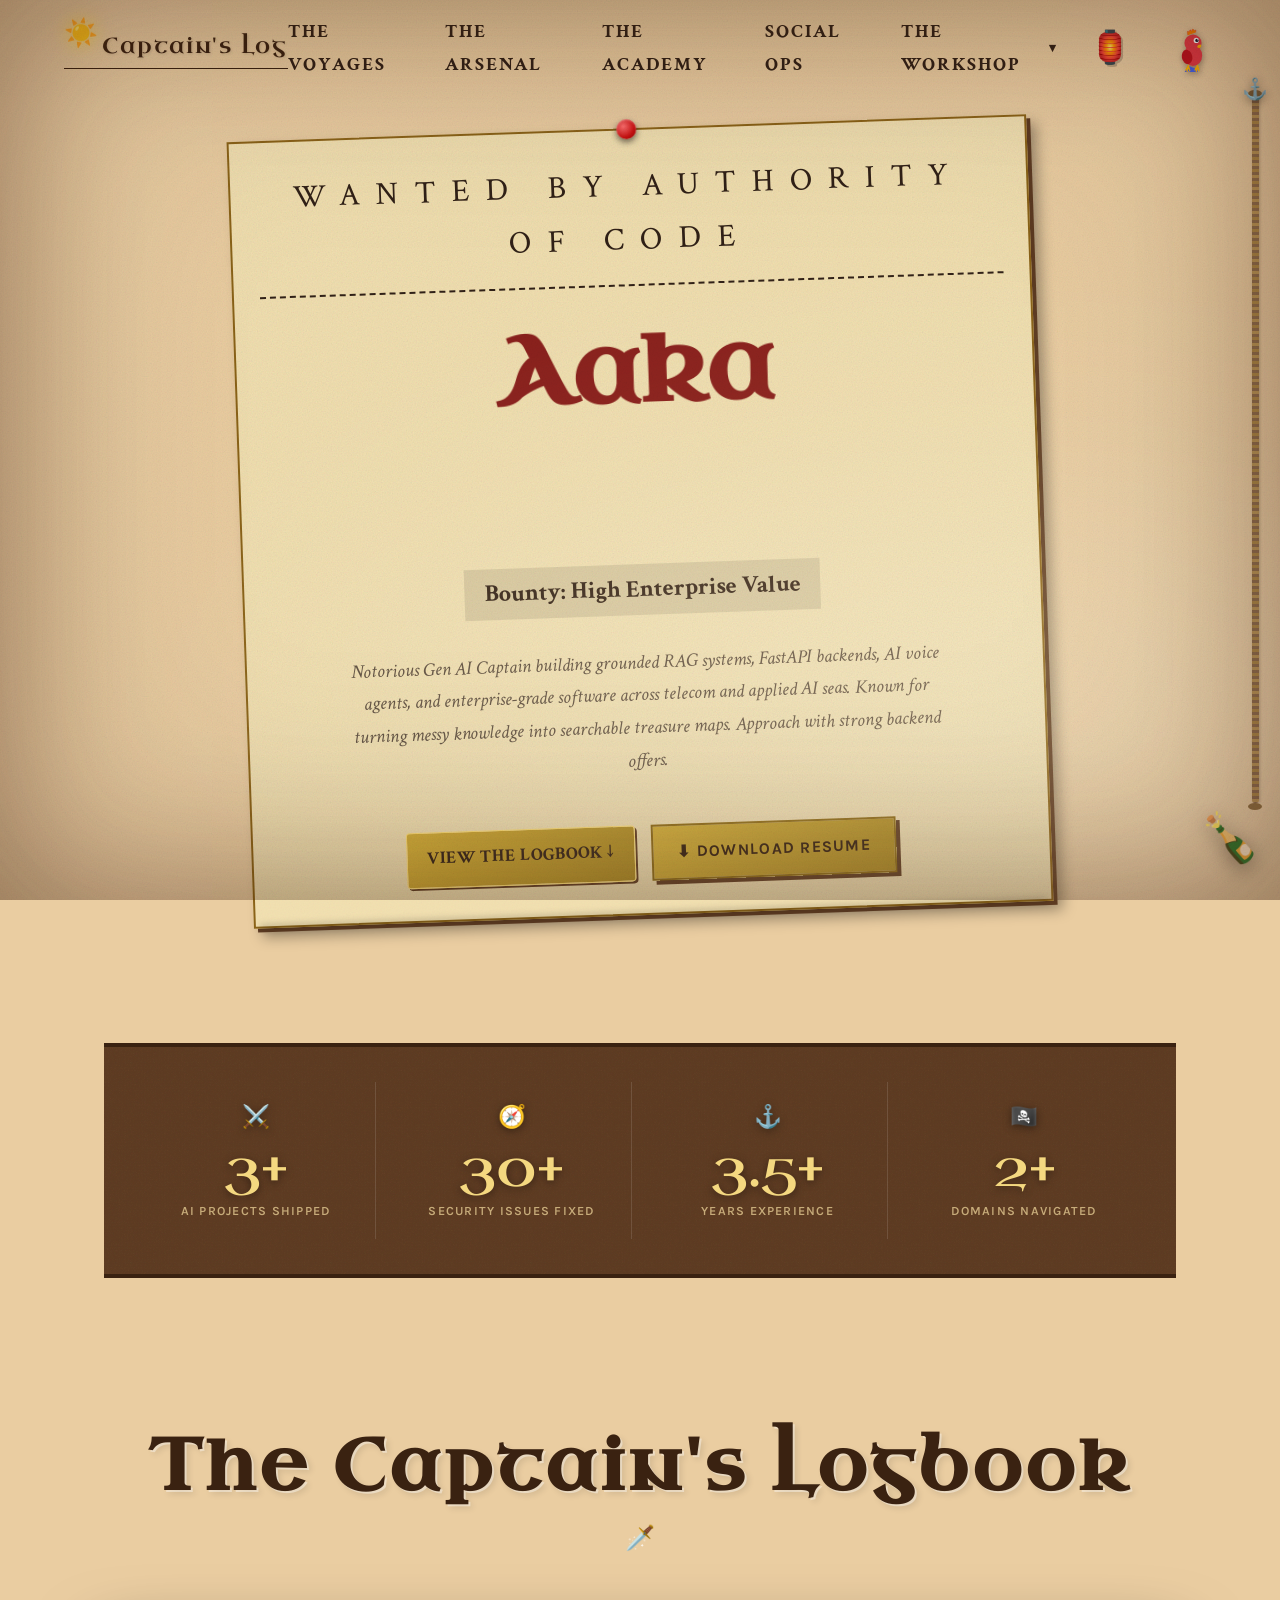
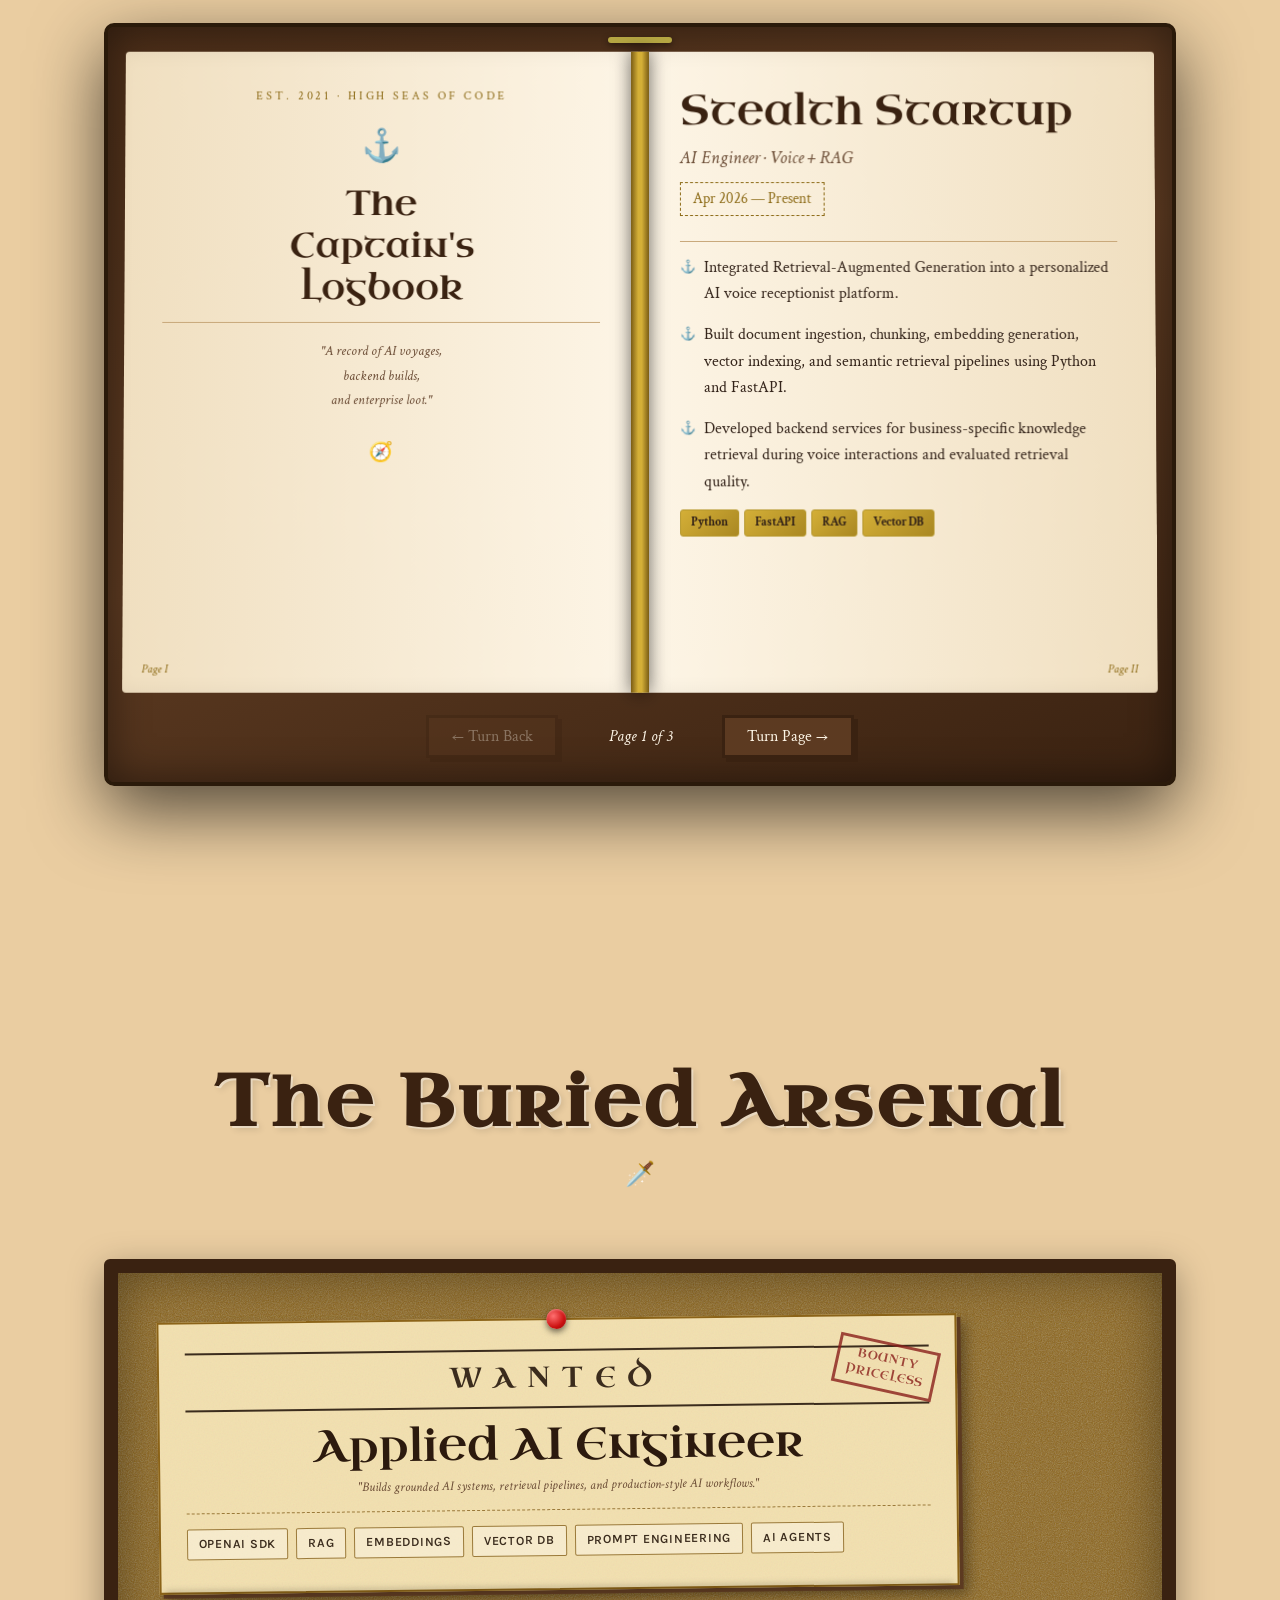
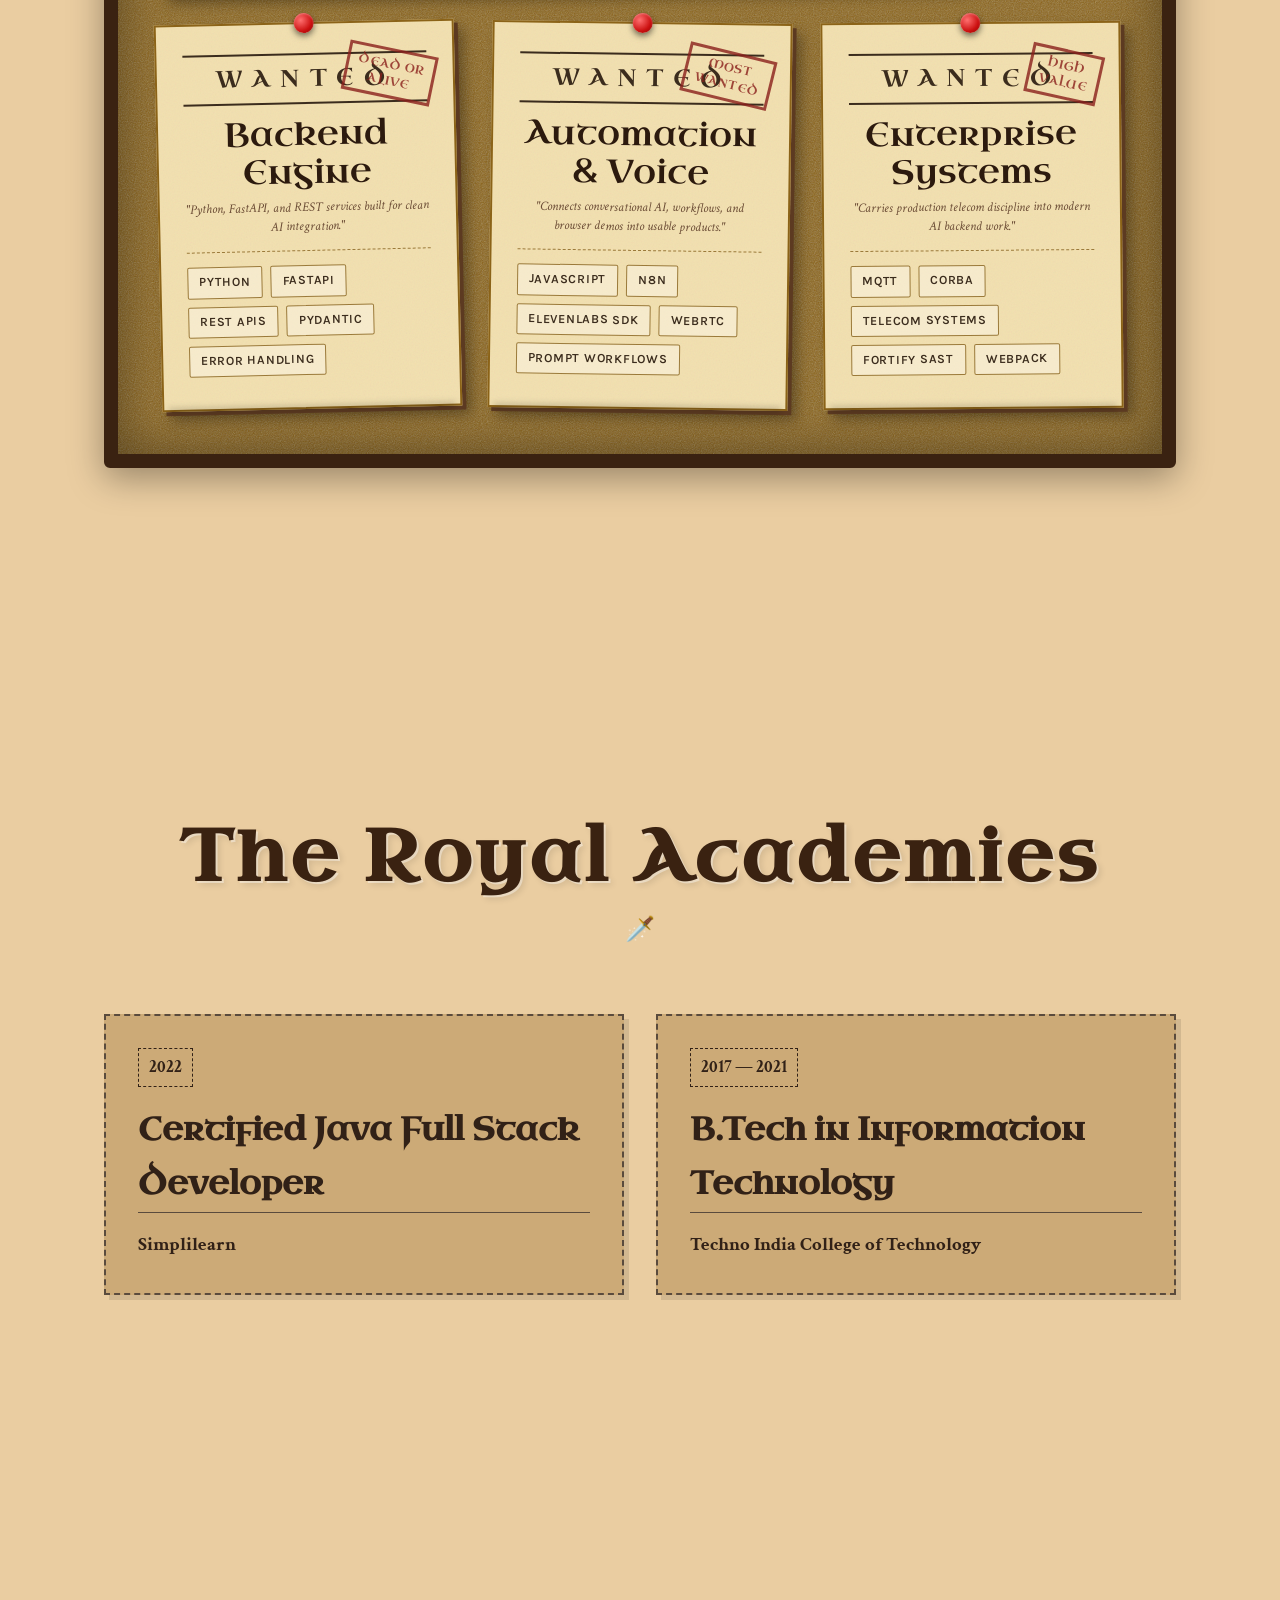
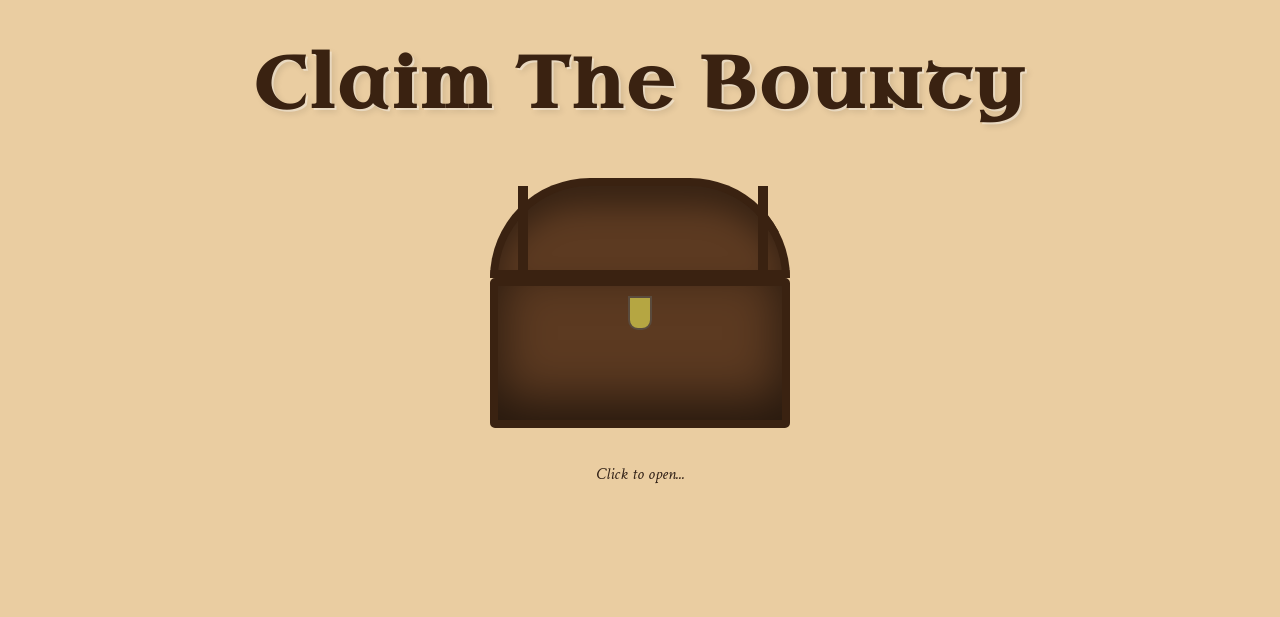
==== commit e74537bd: "Add /growth link to social automation console. Redirect portfolio /growth to the Vercel Growth Conso" ====
--- a/index.html
+++ b/index.html
@@ -1774,6 +1774,7 @@
       <a href="journey-map.html?section=experience" target="_blank">The Voyages</a>
       <a href="journey-map.html?section=skills" target="_blank">The Arsenal</a>
       <a href="journey-map.html?section=education" target="_blank">The Academy</a>
+      <a href="growth/" target="_blank" rel="noopener">Social Ops</a>
       <div class="nav-dropdown" id="workshopDropdown">
         <span class="dropdown-trigger">The Workshop <span class="caret">▾</span></span>
         <div class="dropdown-menu">
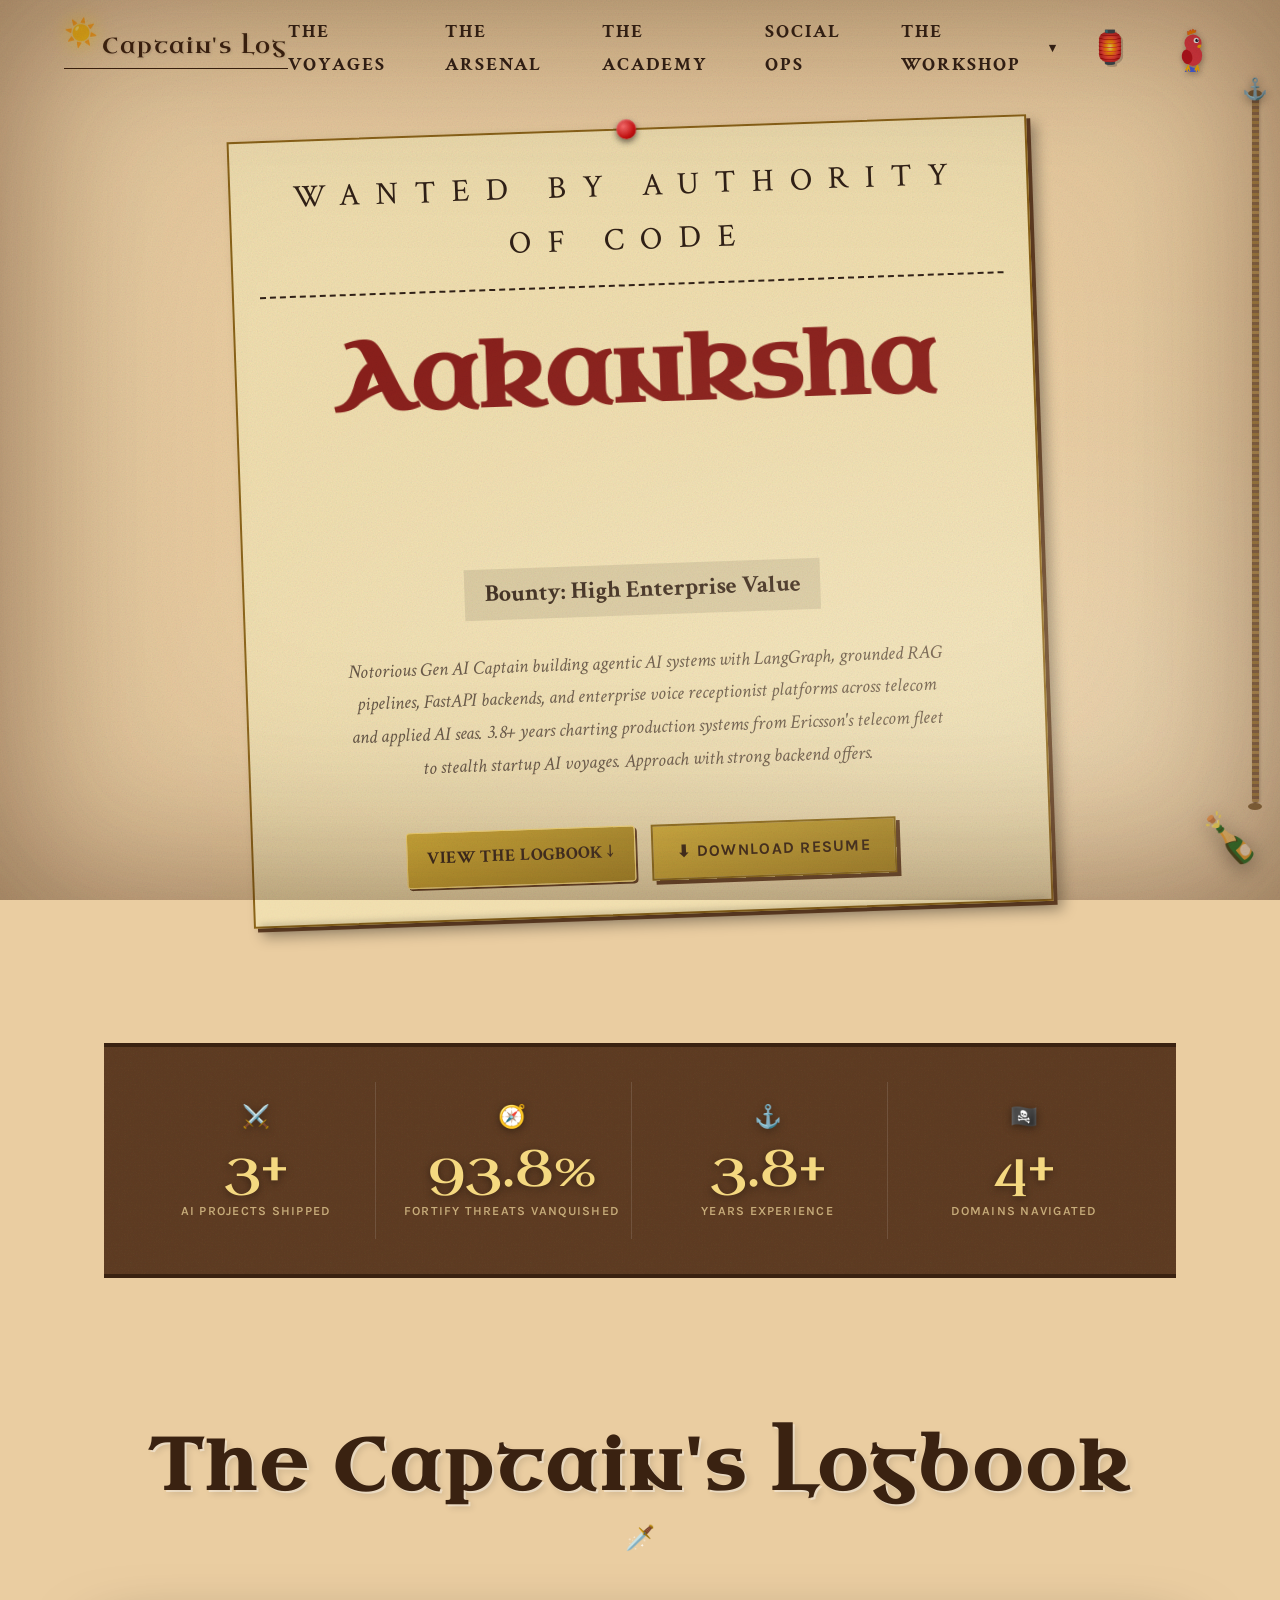
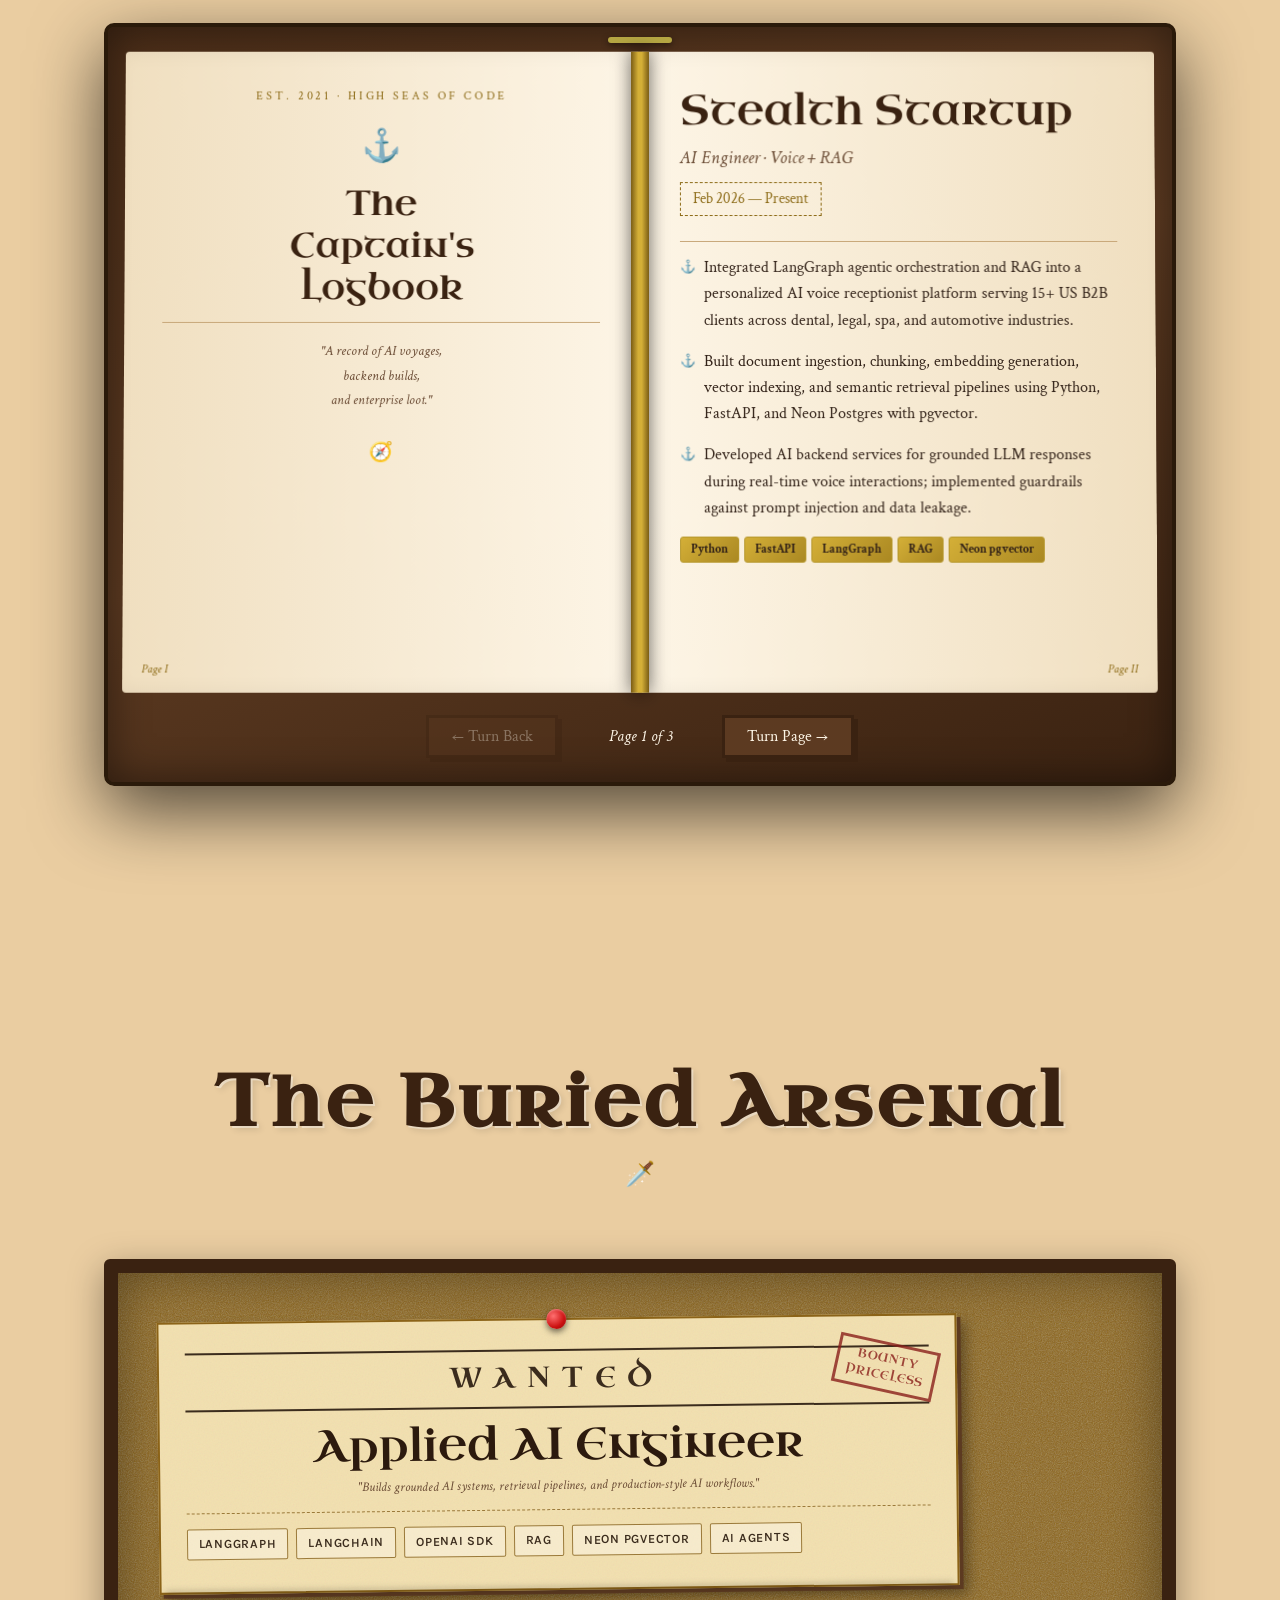
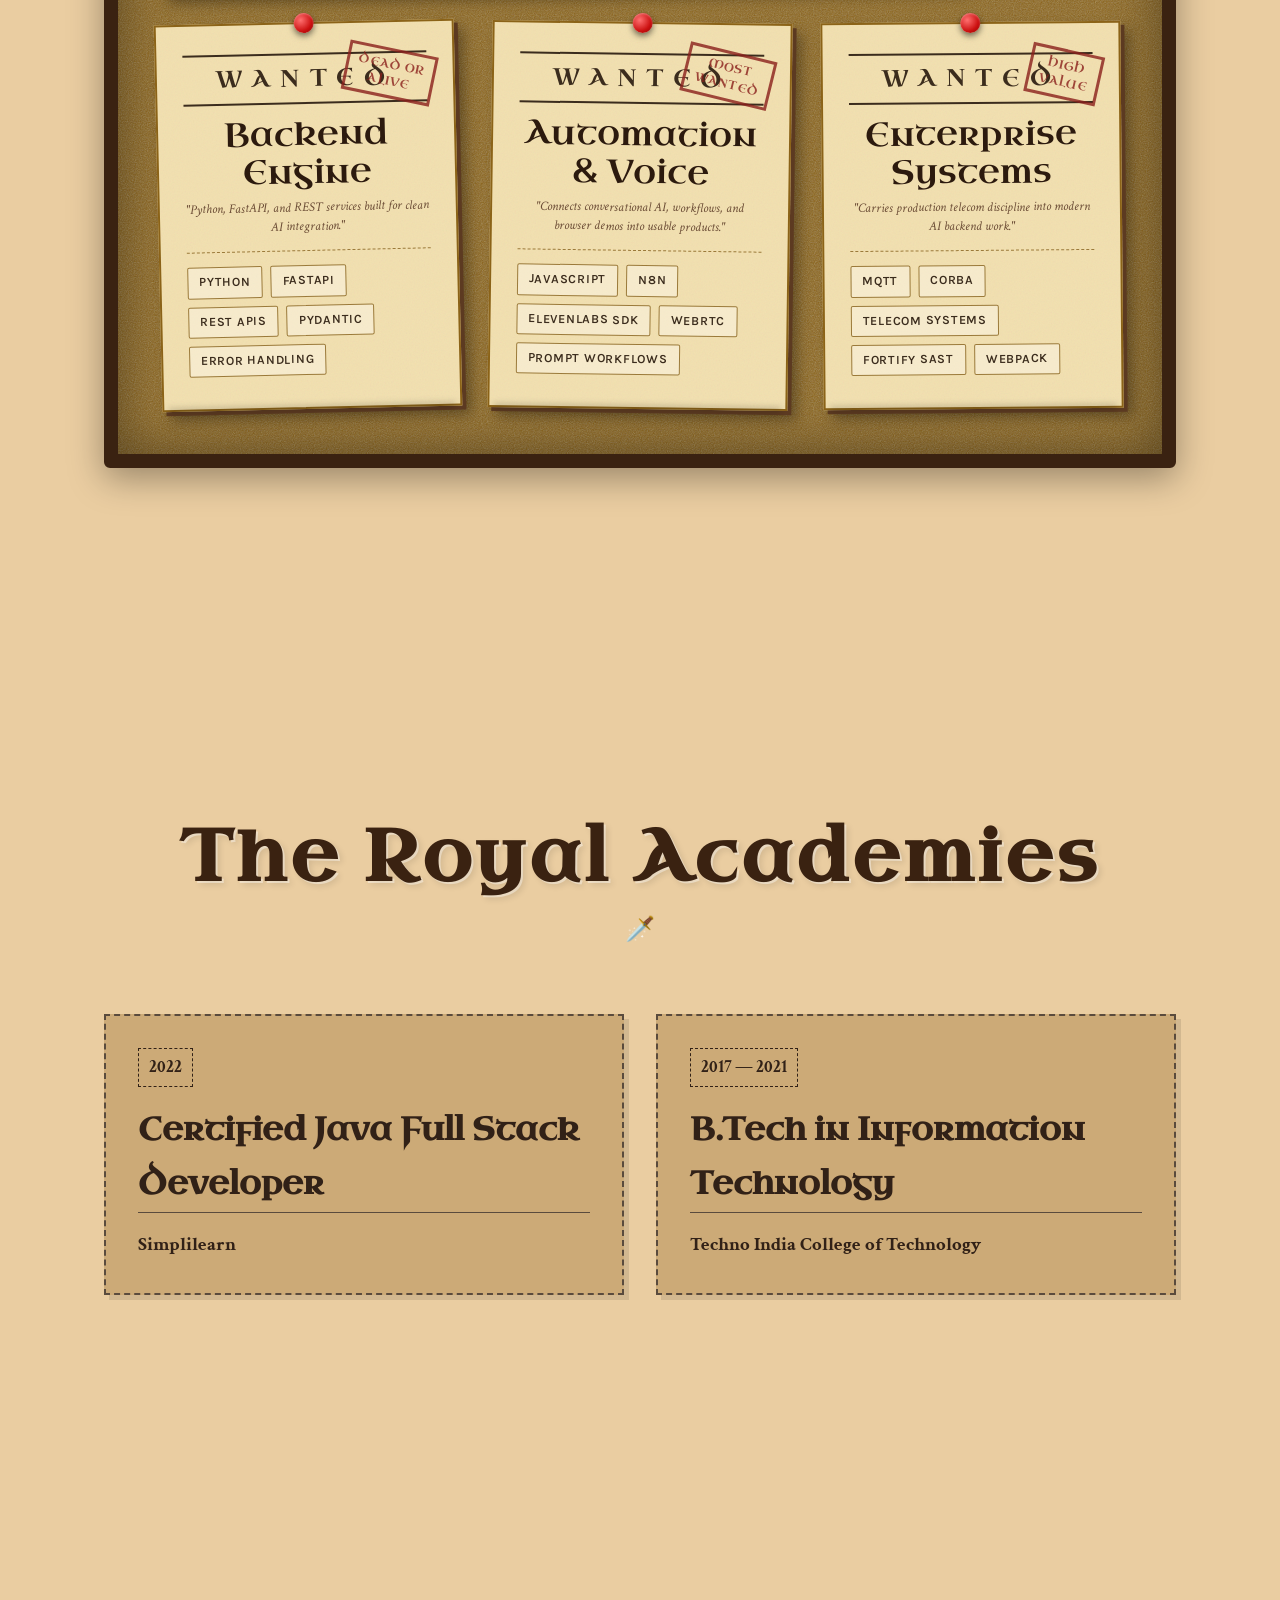
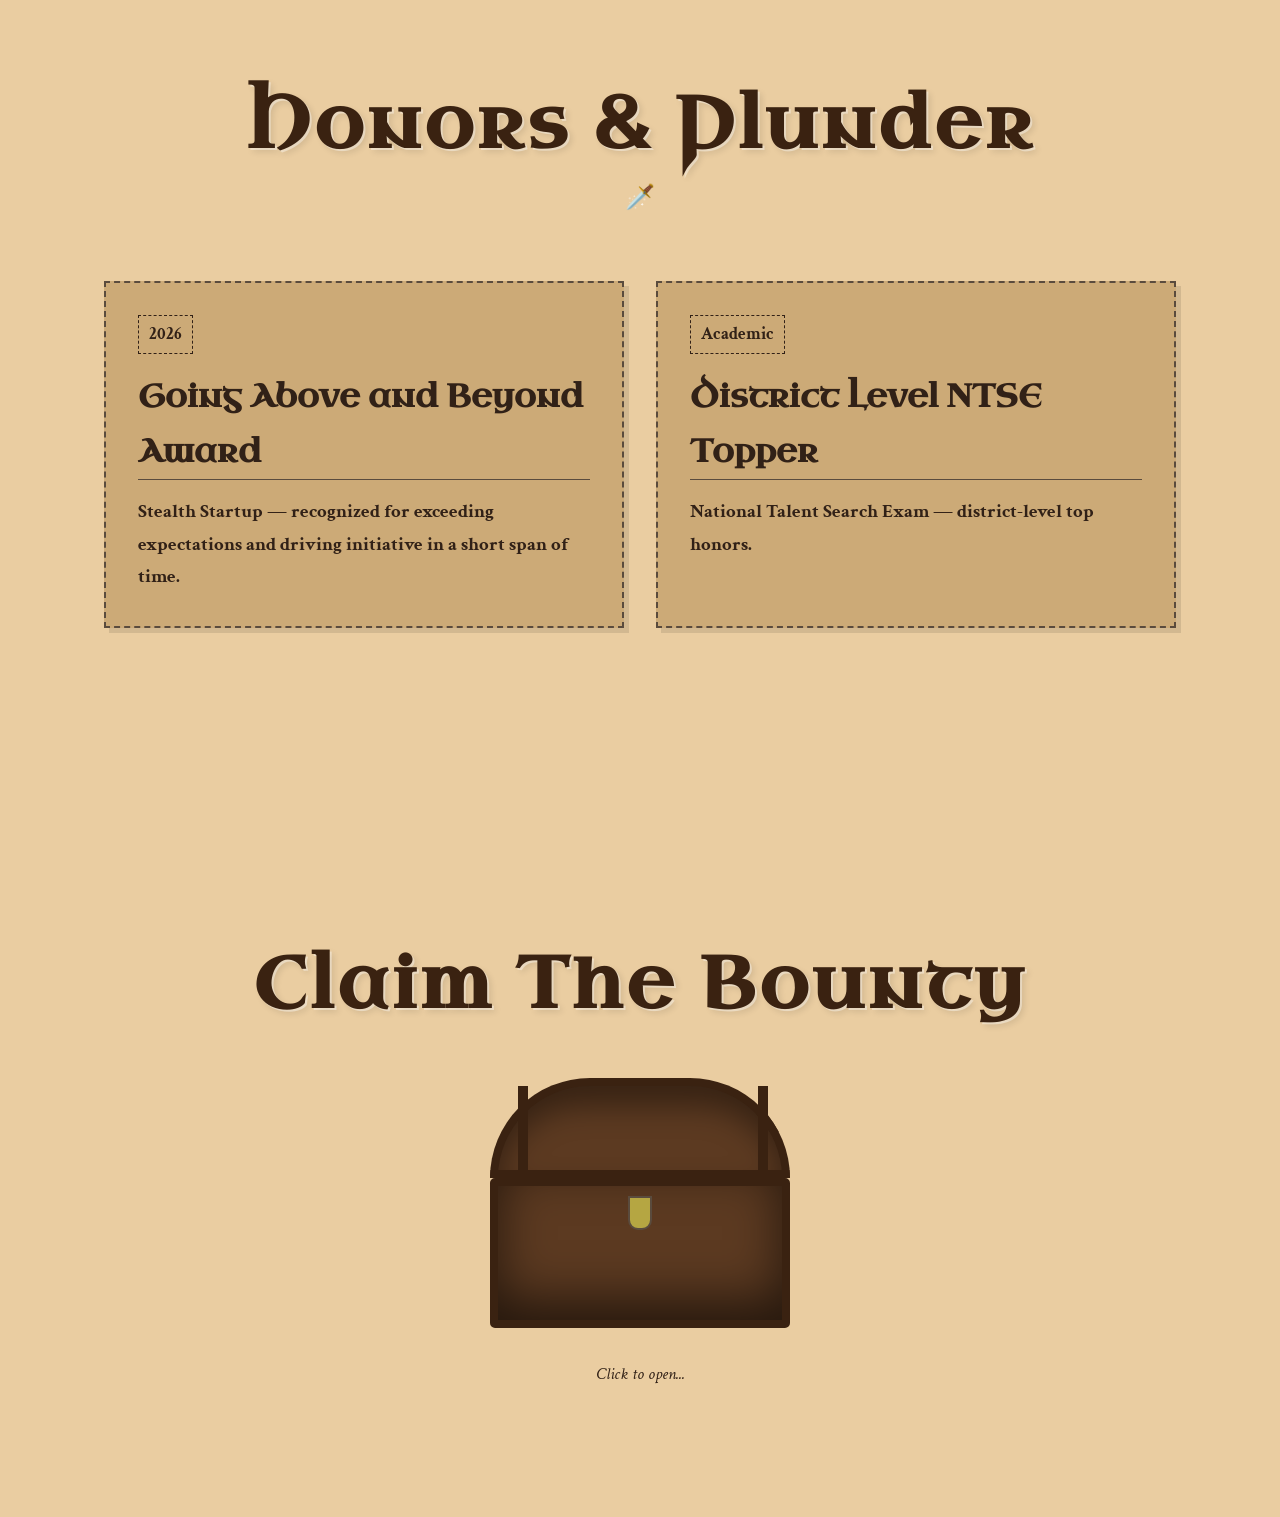
==== commit 9345139a: "Sync portfolio content with latest resume. Align experience dates, Fortify metrics, LangGraph skills" ====
--- a/index.html
+++ b/index.html
@@ -1833,9 +1833,9 @@
         <h1 class="wanted-name" id="heroName"></h1>
         <div class="wanted-bounty">Bounty: High Enterprise Value</div>
         <p class="wanted-bio">
-          Notorious Gen AI Captain building grounded RAG systems, FastAPI backends, AI voice agents, and enterprise-grade
-          software across telecom and applied AI seas. Known for turning messy knowledge into searchable treasure maps.
-          Approach with strong backend offers.
+          Notorious Gen AI Captain building agentic AI systems with LangGraph, grounded RAG pipelines, FastAPI backends,
+          and enterprise voice receptionist platforms across telecom and applied AI seas. 3.8+ years charting production
+          systems from Ericsson's telecom fleet to stealth startup AI voyages. Approach with strong backend offers.
         </p>
         <div class="loot-container" style="justify-content: center; gap: 1rem;">
           <a href="#experience" class="loot-tag" style="text-decoration:none; padding:10px 20px; font-size:1.1rem;">View the Logbook ↓</a>
@@ -1853,17 +1853,17 @@
       </div>
       <div class="stat-item">
         <span class="stat-icon">🧭</span>
-        <span class="stat-number" data-target="30" data-suffix="+">0</span>
-        <span class="stat-label">Security Issues Fixed</span>
+        <span class="stat-number" data-target="93.8" data-decimals="1" data-suffix="%">0</span>
+        <span class="stat-label">Fortify Threats Vanquished</span>
       </div>
       <div class="stat-item">
         <span class="stat-icon">⚓</span>
-        <span class="stat-number" data-target="3" data-suffix=".5+">0</span>
+        <span class="stat-number" data-target="3.8" data-decimals="1" data-suffix="+">0</span>
         <span class="stat-label">Years Experience</span>
       </div>
       <div class="stat-item">
         <span class="stat-icon">🏴‍☠️</span>
-        <span class="stat-number" data-target="2" data-suffix="+">0</span>
+        <span class="stat-number" data-target="4" data-suffix="+">0</span>
         <span class="stat-label">Domains Navigated</span>
       </div>
     </div>
@@ -1892,16 +1892,17 @@
               <div class="book-page right-page" id="page-startup">
                 <div class="page-title">Stealth Startup</div>
                 <div class="page-subtitle">AI Engineer · Voice + RAG</div>
-                <div class="page-date-tag">Apr 2026 — Present</div>
+                <div class="page-date-tag">Feb 2026 — Present</div>
                 <hr class="page-rule">
-                <div class="page-entry">Integrated Retrieval-Augmented Generation into a personalized AI voice receptionist platform.</div>
-                <div class="page-entry">Built document ingestion, chunking, embedding generation, vector indexing, and semantic retrieval pipelines using Python and FastAPI.</div>
-                <div class="page-entry">Developed backend services for business-specific knowledge retrieval during voice interactions and evaluated retrieval quality.</div>
+                <div class="page-entry">Integrated LangGraph agentic orchestration and RAG into a personalized AI voice receptionist platform serving 15+ US B2B clients across dental, legal, spa, and automotive industries.</div>
+                <div class="page-entry">Built document ingestion, chunking, embedding generation, vector indexing, and semantic retrieval pipelines using Python, FastAPI, and Neon Postgres with pgvector.</div>
+                <div class="page-entry">Developed AI backend services for grounded LLM responses during real-time voice interactions; implemented guardrails against prompt injection and data leakage.</div>
                 <div class="page-loot-row">
                   <span class="page-loot-tag">Python</span>
                   <span class="page-loot-tag">FastAPI</span>
+                  <span class="page-loot-tag">LangGraph</span>
                   <span class="page-loot-tag">RAG</span>
-                  <span class="page-loot-tag">Vector DB</span>
+                  <span class="page-loot-tag">Neon pgvector</span>
                 </div>
                 <div class="page-number right">Page II</div>
               </div>
@@ -1915,7 +1916,7 @@
                 <div class="page-date-tag">Dec 2022 — Feb 2026</div>
                 <hr class="page-rule">
                 <div class="page-entry cannon-entry" id="fortifyEntry">
-                  Fortify: Resolved 30+ high and critical security vulnerabilities across production telecom applications.
+                  Fortify: Vanquished 93.8% of high and critical security vulnerabilities across production telecom applications.
                   <span class="cannon-wrapper" id="cannonWrapper">
                     <svg id="cannonSvg" class="cannon-svg" viewBox="0 0 90 50" width="90" height="50" title="Fire the cannon!">
                       <circle cx="18" cy="41" r="9" fill="#3a2211" stroke="#1a0e08" stroke-width="2"/>
@@ -1936,8 +1937,9 @@
                     <span class="cannon-hint-label" id="cannonHintLabel">fire!</span>
                   </span>
                 </div>
+                <div class="page-entry">Worked on Verizon's GCT Tool and Ericsson's NSRS project for Telefonica Sweden — full-stack Python/Java feature development on large-scale network monitoring systems.</div>
                 <div class="page-entry">Enhanced Central Map View with physical link visualization, LSP state updates, and context menu integrations.</div>
-                <div class="page-entry">Implemented ES module architecture, optimized Webpack builds, and supported CORBA to MQTT migration.</div>
+                <div class="page-entry">Architected legacy Vanilla JS to ES Module migration with Webpack — slashing application payload by 80%. Supported CORBA to MQTT migration and RHEL-8 server migration.</div>
                 <div class="page-loot-row" style="margin-top:1rem;">
                   <span class="page-loot-tag">Java</span>
                   <span class="page-loot-tag">JavaScript</span>
@@ -2015,11 +2017,11 @@
           <p class="poster-desc">"Builds grounded AI systems, retrieval pipelines, and production-style AI workflows."</p>
           <hr class="poster-divider">
           <div class="poster-skills">
+            <span class="poster-skill-tag">LangGraph</span>
+            <span class="poster-skill-tag">LangChain</span>
             <span class="poster-skill-tag">OpenAI SDK</span>
             <span class="poster-skill-tag">RAG</span>
-            <span class="poster-skill-tag">Embeddings</span>
-            <span class="poster-skill-tag">Vector DB</span>
-            <span class="poster-skill-tag">Prompt Engineering</span>
+            <span class="poster-skill-tag">Neon pgvector</span>
             <span class="poster-skill-tag">AI Agents</span>
           </div>
         </div>
@@ -2090,6 +2092,25 @@
       </div>
     </section>
 
+    <!-- ACHIEVEMENTS SECTION -->
+    <section id="achievements">
+      <div class="section-header">
+        <h2 class="section-title">Honors &amp; Plunder</h2>
+      </div>
+      <div class="treasure-grid">
+        <div class="treasure-map">
+          <div class="plank-date" style="border-color:var(--ink); color:var(--ink);">2026</div>
+          <h3 class="treasure-title">Going Above and Beyond Award</h3>
+          <p style="font-family: var(--font-serif); font-weight: bold; font-size:1.2rem;">Stealth Startup — recognized for exceeding expectations and driving initiative in a short span of time.</p>
+        </div>
+        <div class="treasure-map">
+          <div class="plank-date" style="border-color:var(--ink); color:var(--ink);">Academic</div>
+          <h3 class="treasure-title">District Level NTSE Topper</h3>
+          <p style="font-family: var(--font-serif); font-weight: bold; font-size:1.2rem;">National Talent Search Exam — district-level top honors.</p>
+        </div>
+      </div>
+    </section>
+
     <!-- TARGET CHEST -->
     <section id="contact" style="min-height: 50vh; text-align:center;">
       <h2 class="section-title" style="margin-bottom: 2rem;">Claim The Bounty</h2>
@@ -2102,7 +2123,9 @@
           <div class="loot-scroll">
             <h3>Contact Scroll</h3>
             <a href="mailto:aaku.mas@gmail.com">📧 Email</a>
+            <a href="tel:+919113302599">📞 Phone</a>
             <a href="https://www.linkedin.com/in/aakanksha-kashyap-ai/" target="_blank">💼 LinkedIn</a>
+            <a href="https://github.com/aakanksha98" target="_blank">🐙 GitHub</a>
           </div>
         </div>
       </div>
@@ -2423,15 +2446,17 @@
           if (entries[0].isIntersecting && !animated) {
             animated = true;
             statNums.forEach(el => {
-              const target = parseInt(el.dataset.target);
+              const target = parseFloat(el.dataset.target);
               const suffix = el.dataset.suffix || '';
+              const decimals = el.dataset.decimals !== undefined ? parseInt(el.dataset.decimals, 10) : 0;
               const duration = 1400;
               const start = performance.now();
               function tick(now) {
                 const elapsed = now - start;
                 const progress = Math.min(elapsed / duration, 1);
                 const ease = 1 - Math.pow(1 - progress, 3);
-                el.textContent = Math.round(ease * target) + suffix;
+                const val = ease * target;
+                el.textContent = (decimals ? val.toFixed(decimals) : Math.round(val)) + suffix;
                 if (progress < 1) requestAnimationFrame(tick);
               }
               requestAnimationFrame(tick);
@@ -2461,12 +2486,12 @@
       const parrotBubble  = document.getElementById('parrotBubble');
       const squawks = [
         "Squawk! Gen AI Engineer aboard!",
-        "RAG pipelines charted with FastAPI! Rawk!",
-        "OpenAI SDK + ChromaDB in the cargo hold!",
+        "LangGraph orchestration charted! Rawk!",
+        "Neon pgvector in the cargo hold!",
         "AI voice agents thoroughly briefed! Squawk!",
-        "30+ Fortify vulnerabilities resolved!",
+        "93.8% Fortify threats vanquished!",
         "Ericsson telecom seas conquered! Rawk!",
-        "Python, Java, FastAPI, Vector Search!"
+        "Python, FastAPI, LangChain, RAG!"
       ];
       let squawkIdx = 0, squawkTimer;
       parrotWrapper.addEventListener('click', () => {
